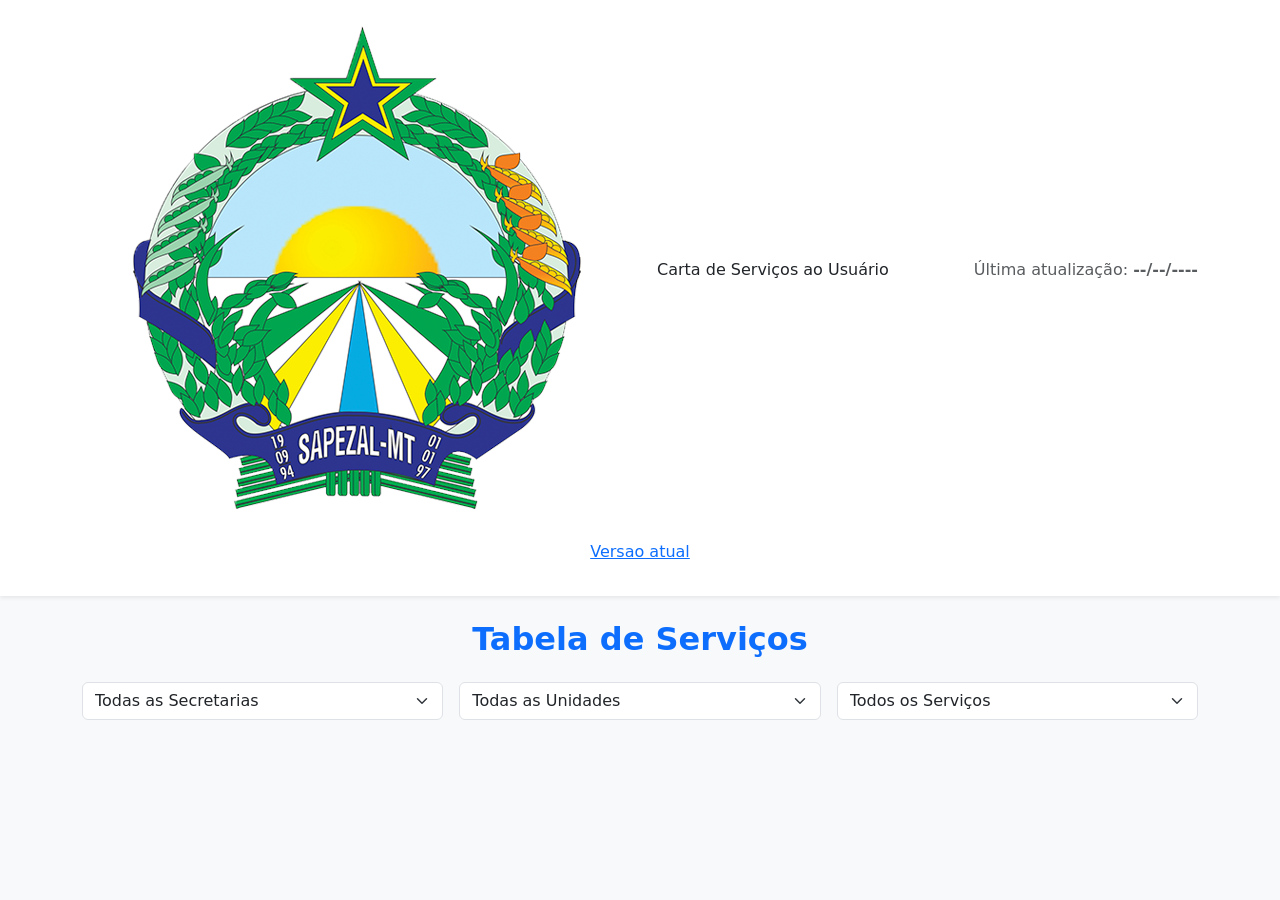
==== index-bootstrap.html @ 47aaaa28 "Subir versao com Bootstrap" ====
<!DOCTYPE html>
<html lang="pt-BR">

<head>
    <meta charset="UTF-8">

    <!-- RESPONSIVIDADE -->
    <meta name="viewport" content="width=device-width, initial-scale=1">

    <title>Carta de Serviços ao Usuário v2</title>

    <!-- BOOTSTRAP CSS (CDN) -->
    <link href="https://cdn.jsdelivr.net/npm/bootstrap@5.3.8/dist/css/bootstrap.min.css" rel="stylesheet"
        integrity="sha384-sRIl4kxILFvY47J16cr9ZwB07vP4J8+LH7qKQnuqkuIAvNWLzeN8tE5YBujZqJLB" crossorigin="anonymous">
</head>

<body class="bg-light">

    <!-- =========================
       HEADER
  ========================== -->
    <header class="bg-white shadow-sm py-3 mb-4">
        <div class="container d-flex flex-column flex-md-row align-items-center justify-content-between">

            <div class="d-flex align-items-center gap-3">
                <img src="17_brasao.png" alt="Logofw-bold">
                Carta de Serviços ao Usuário
                </h1>
            </div>

            <div class="text-muted mt-2 mt-md-0">
                Última atualização:
                <strong id="dataAtualizacao">--/--/----</strong>
            </div>
        </div>
        
<div class="container text-center my-3">
<a href="index.html" class="versão atual">Versao atual</a>
</div>


    </header>

    <!-- =========================
       TÍTULO
  ========================== -->
    <div class="container mb-4">
        <h2 class="text-center text-primary fw-semibold">
            Tabela de Serviços
        </h2>
    </div>

    <!-- =========================
       FILTROS
  ========================== -->
    <div class="container mb-4">
        <div class="row g-3">

            <div class="col-12 col-md-4">
                <select id="filtroSecretaria" class="form-select">
                    <option value="">Todas as Secretarias</option>
                </select>
            </div>

            <div class="col-12 col-md-4">
                <select id="filtroUnidade" class="form-select">
                    <option value="">Todas as Unidades</option>
                </select>
            </div>

            <div class="col-12 col-md-4">
                <select id="filtroServico" class="form-select">
                    <option value="">Todos os Serviços</option>
                </select>
            </div>

        </div>
    </div>

    <!-- =========================
       ACCORDION (BOOTSTRAP)
  ========================== -->
    <div class="container mb-5">
        <div class="accordion" id="listaServicos">
            <!-- JS VAI INJETAR OS SERVIÇOS AQUI -->
        </div>
    </div>

    <!-- BOOTSTRAP JS (necessário para accordion) -->
    <!-- JavaScript Bundle with Popper -->
    <script src="https://cdn.jsdelivr.net/npm/bootstrap@5.2.1/dist/js/bootstrap.bundle.min.js"
        integrity="sha384-u1OknCvxWvY5kfmNBILK2hRnQC3Pr17a+RTT6rIHI7NnikvbZlHgTPOOmMi466C8"
        crossorigin="anonymous"></script>

    <!-- SEU JS -->
    <script src="app-bootstrap.js"></script>

</body>

</html>
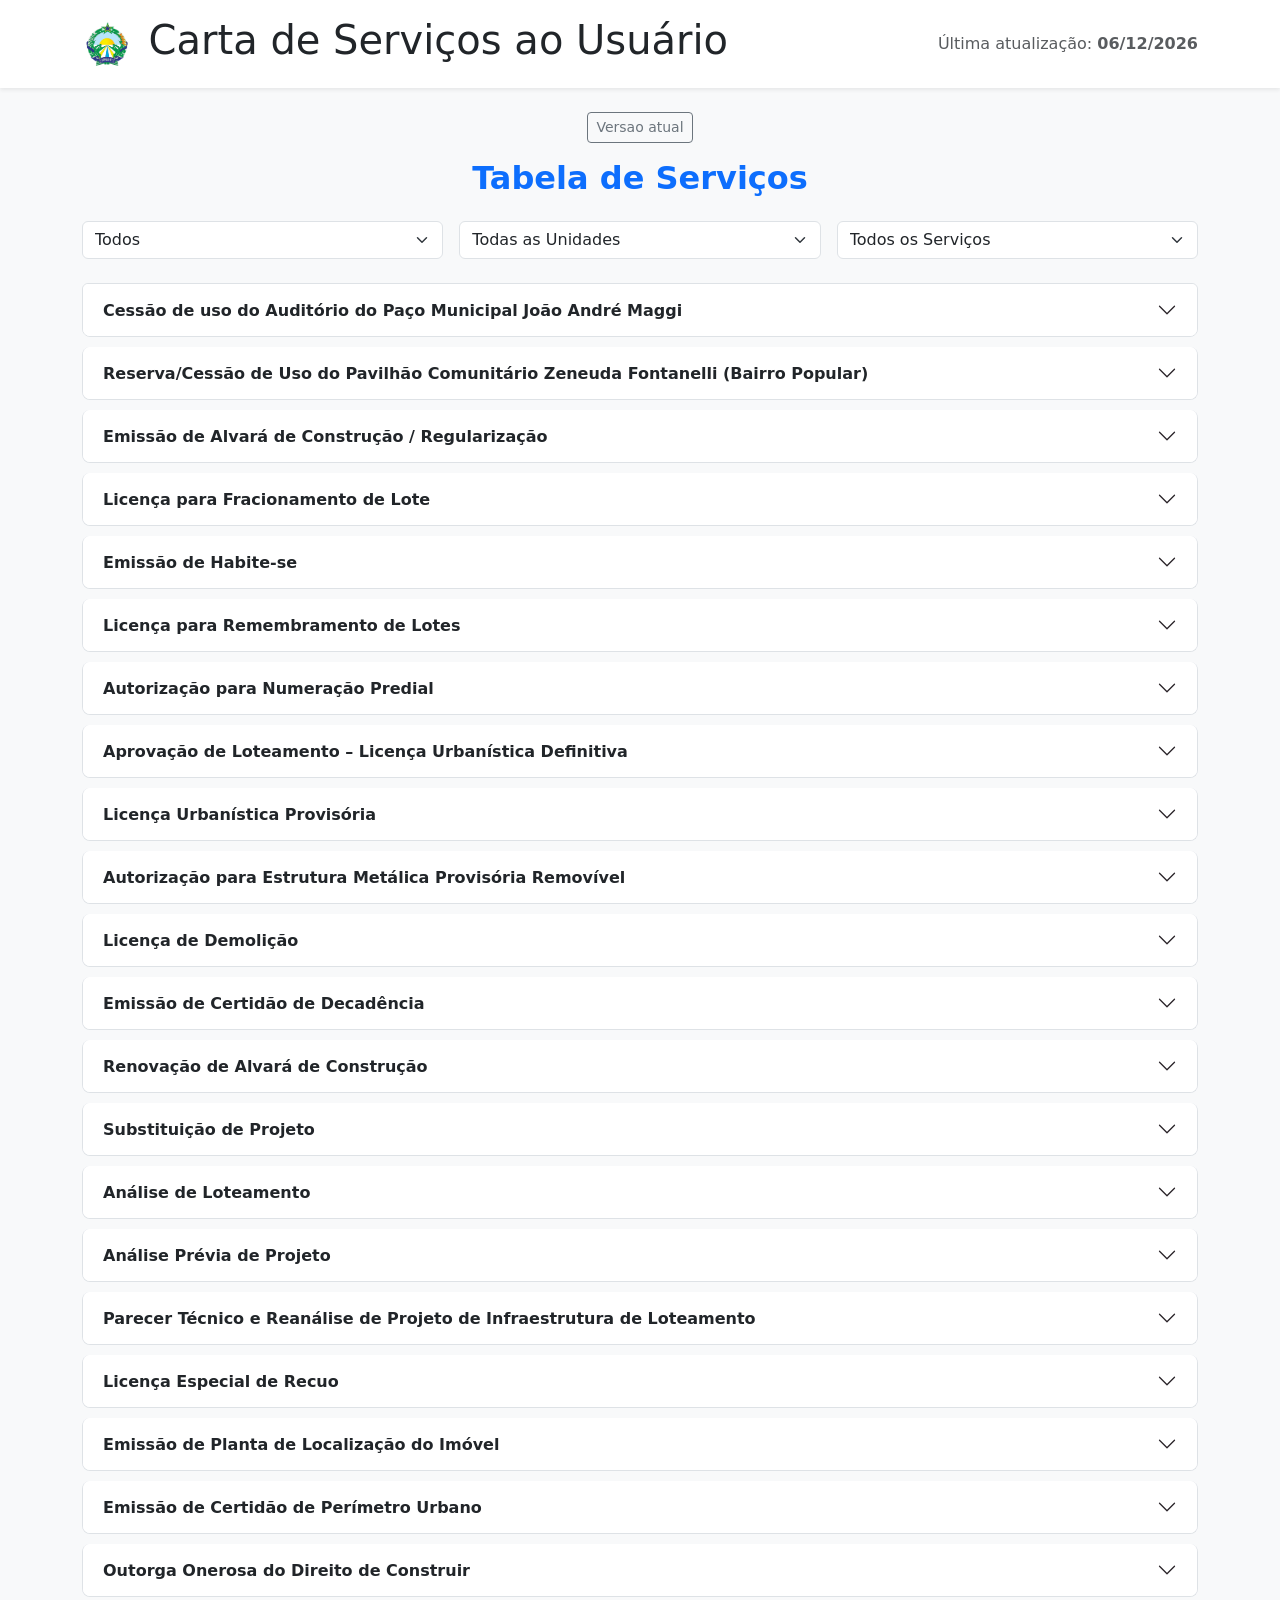
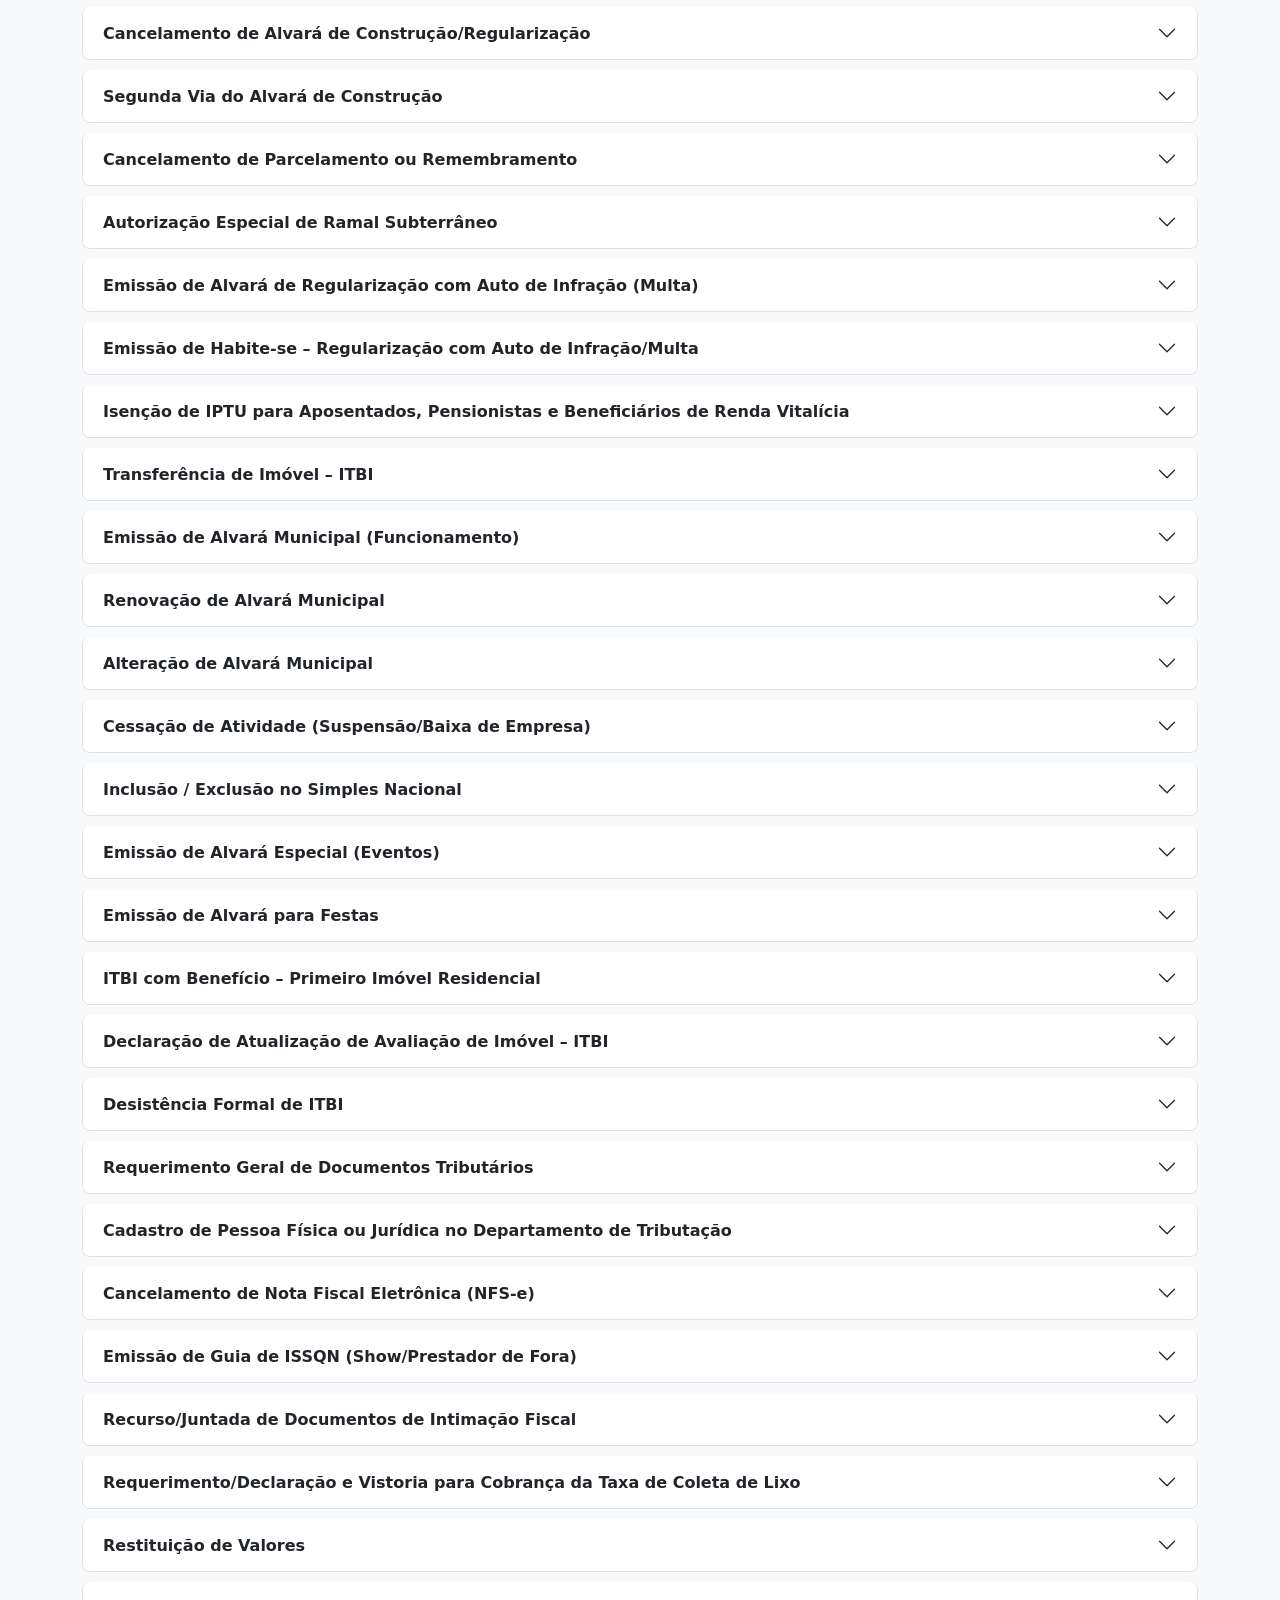
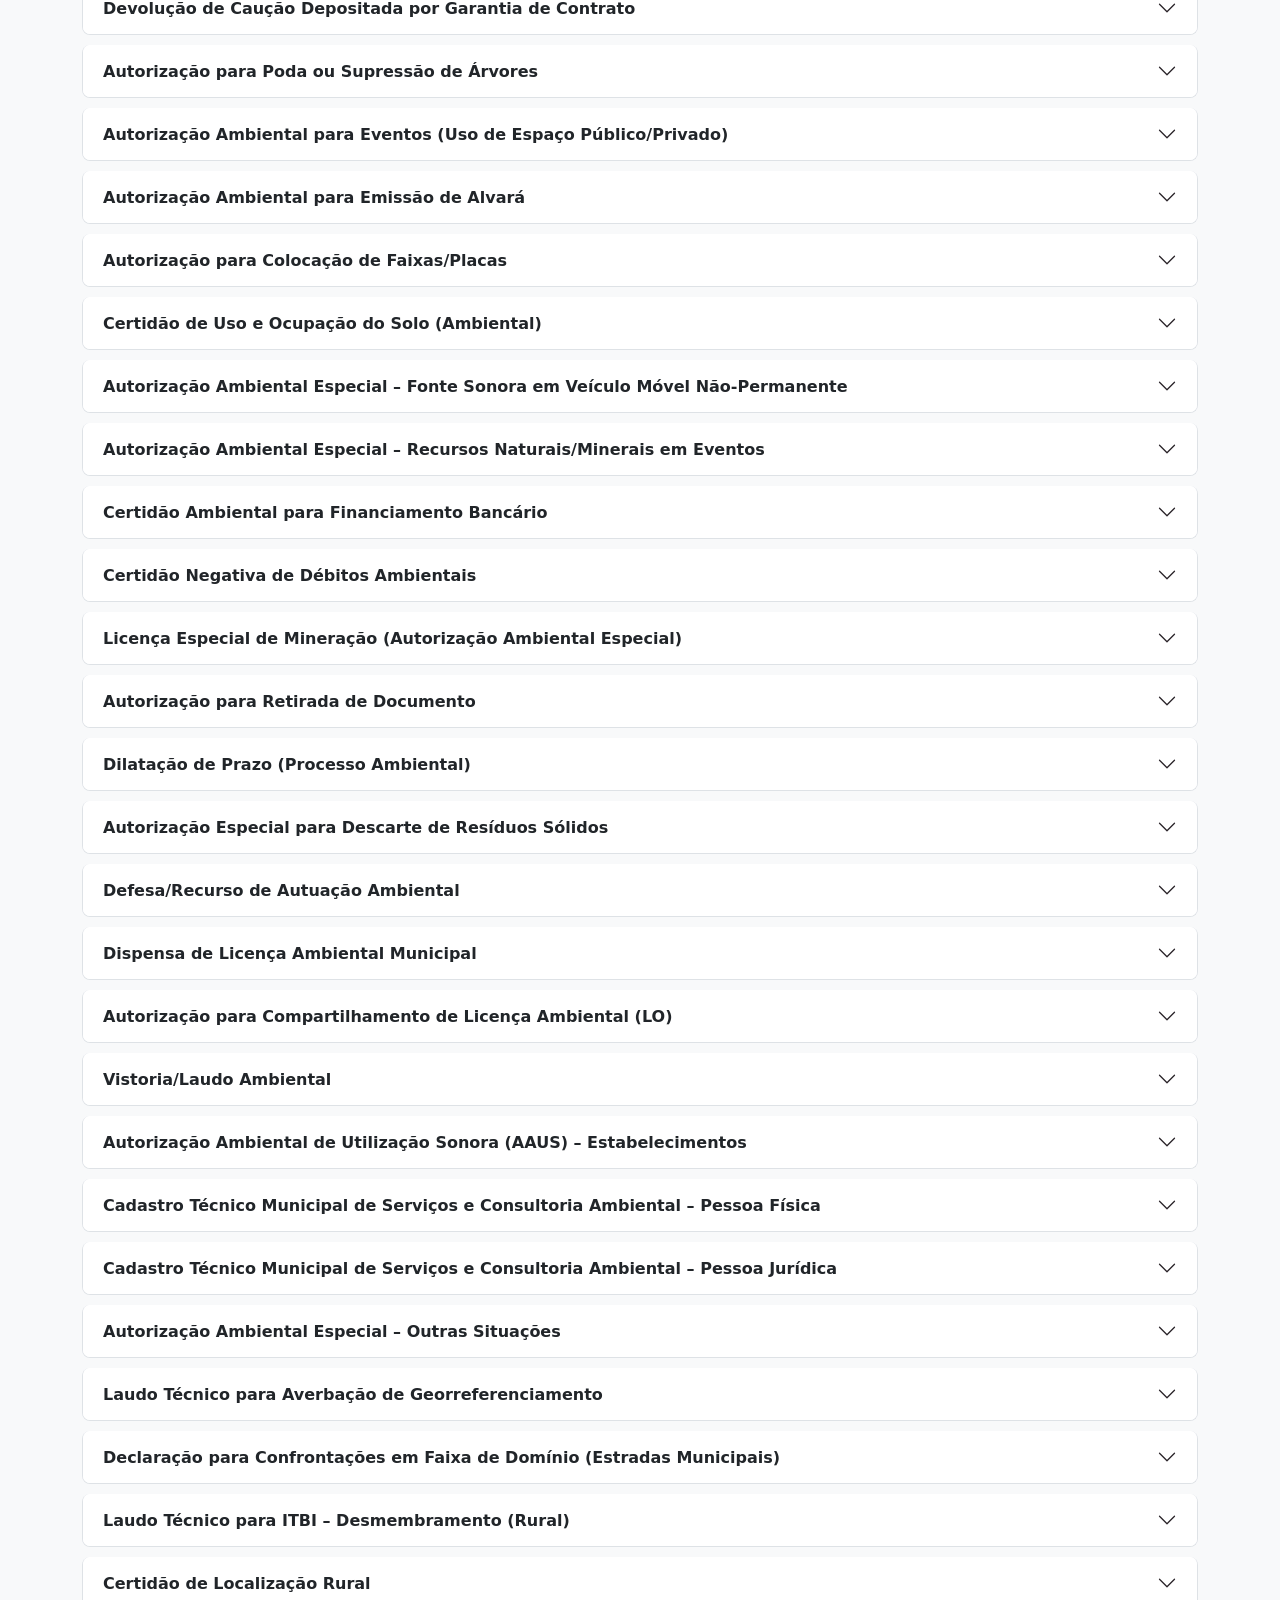
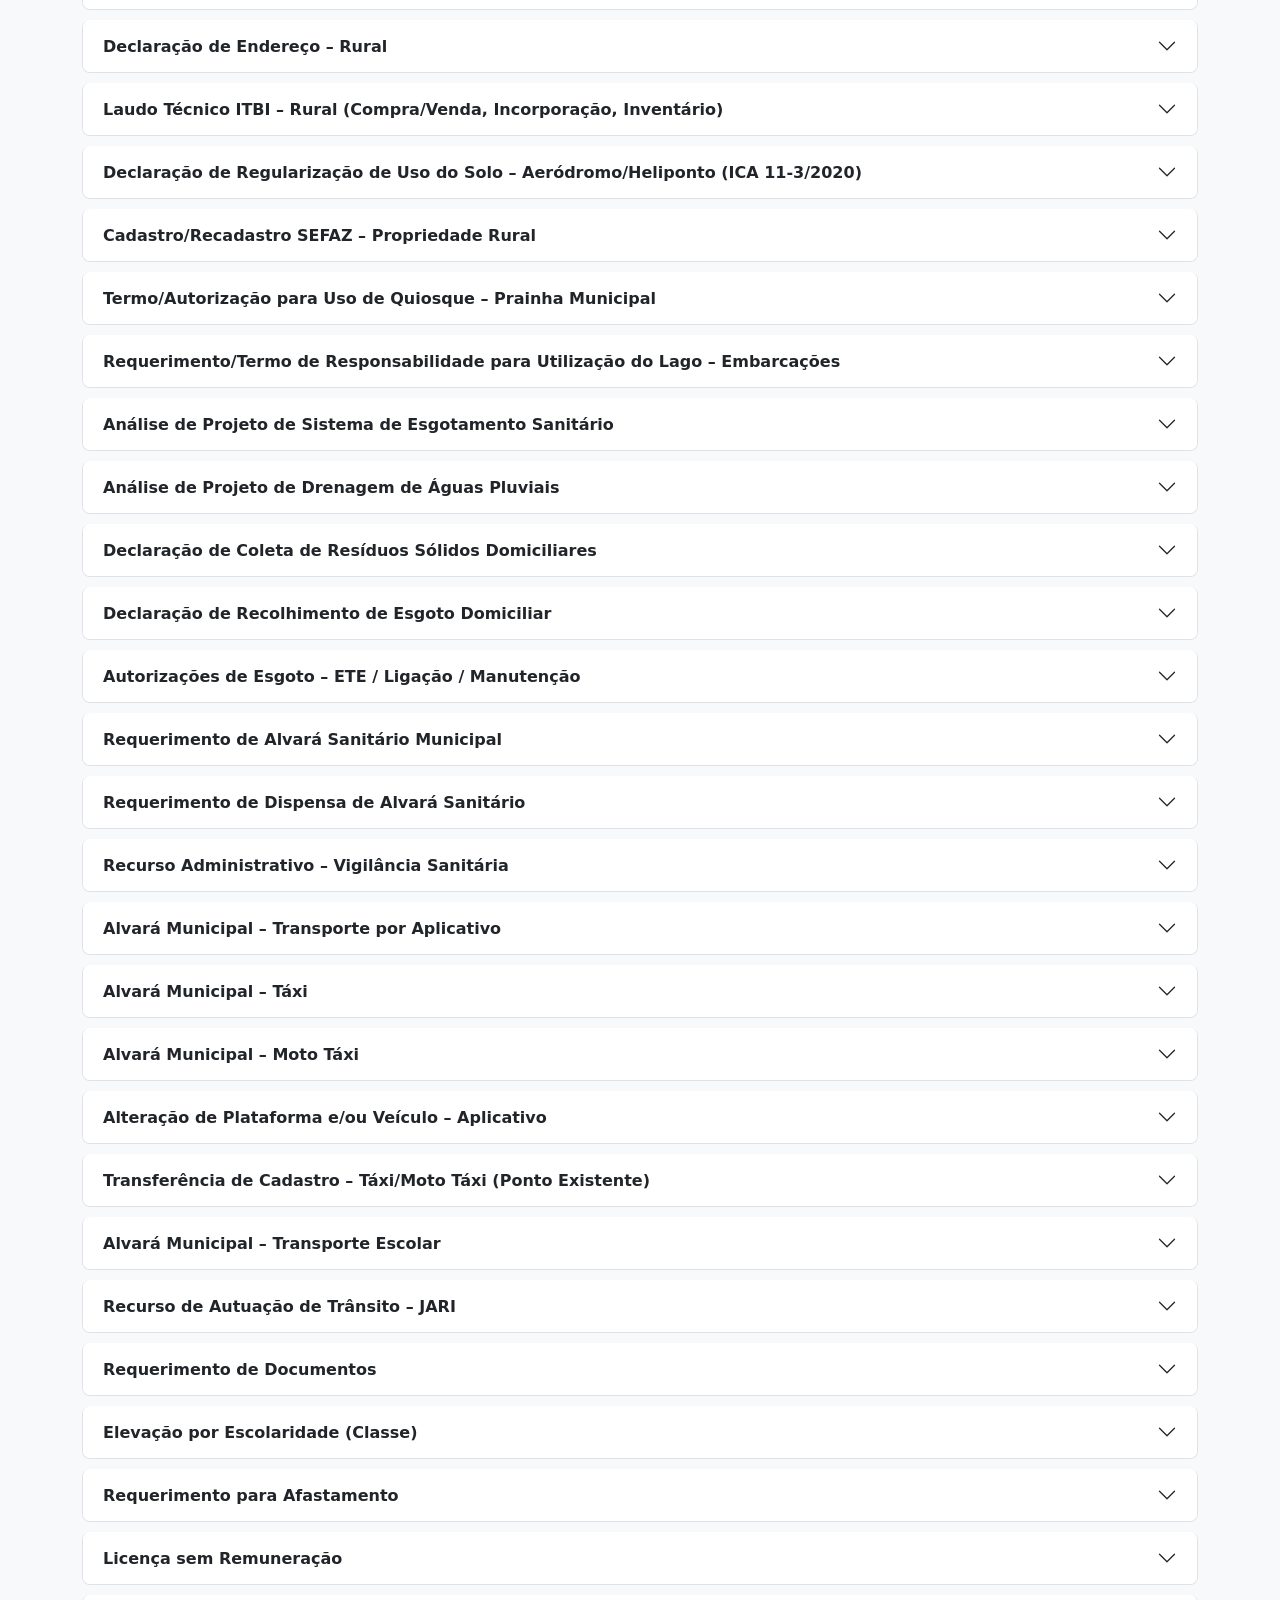
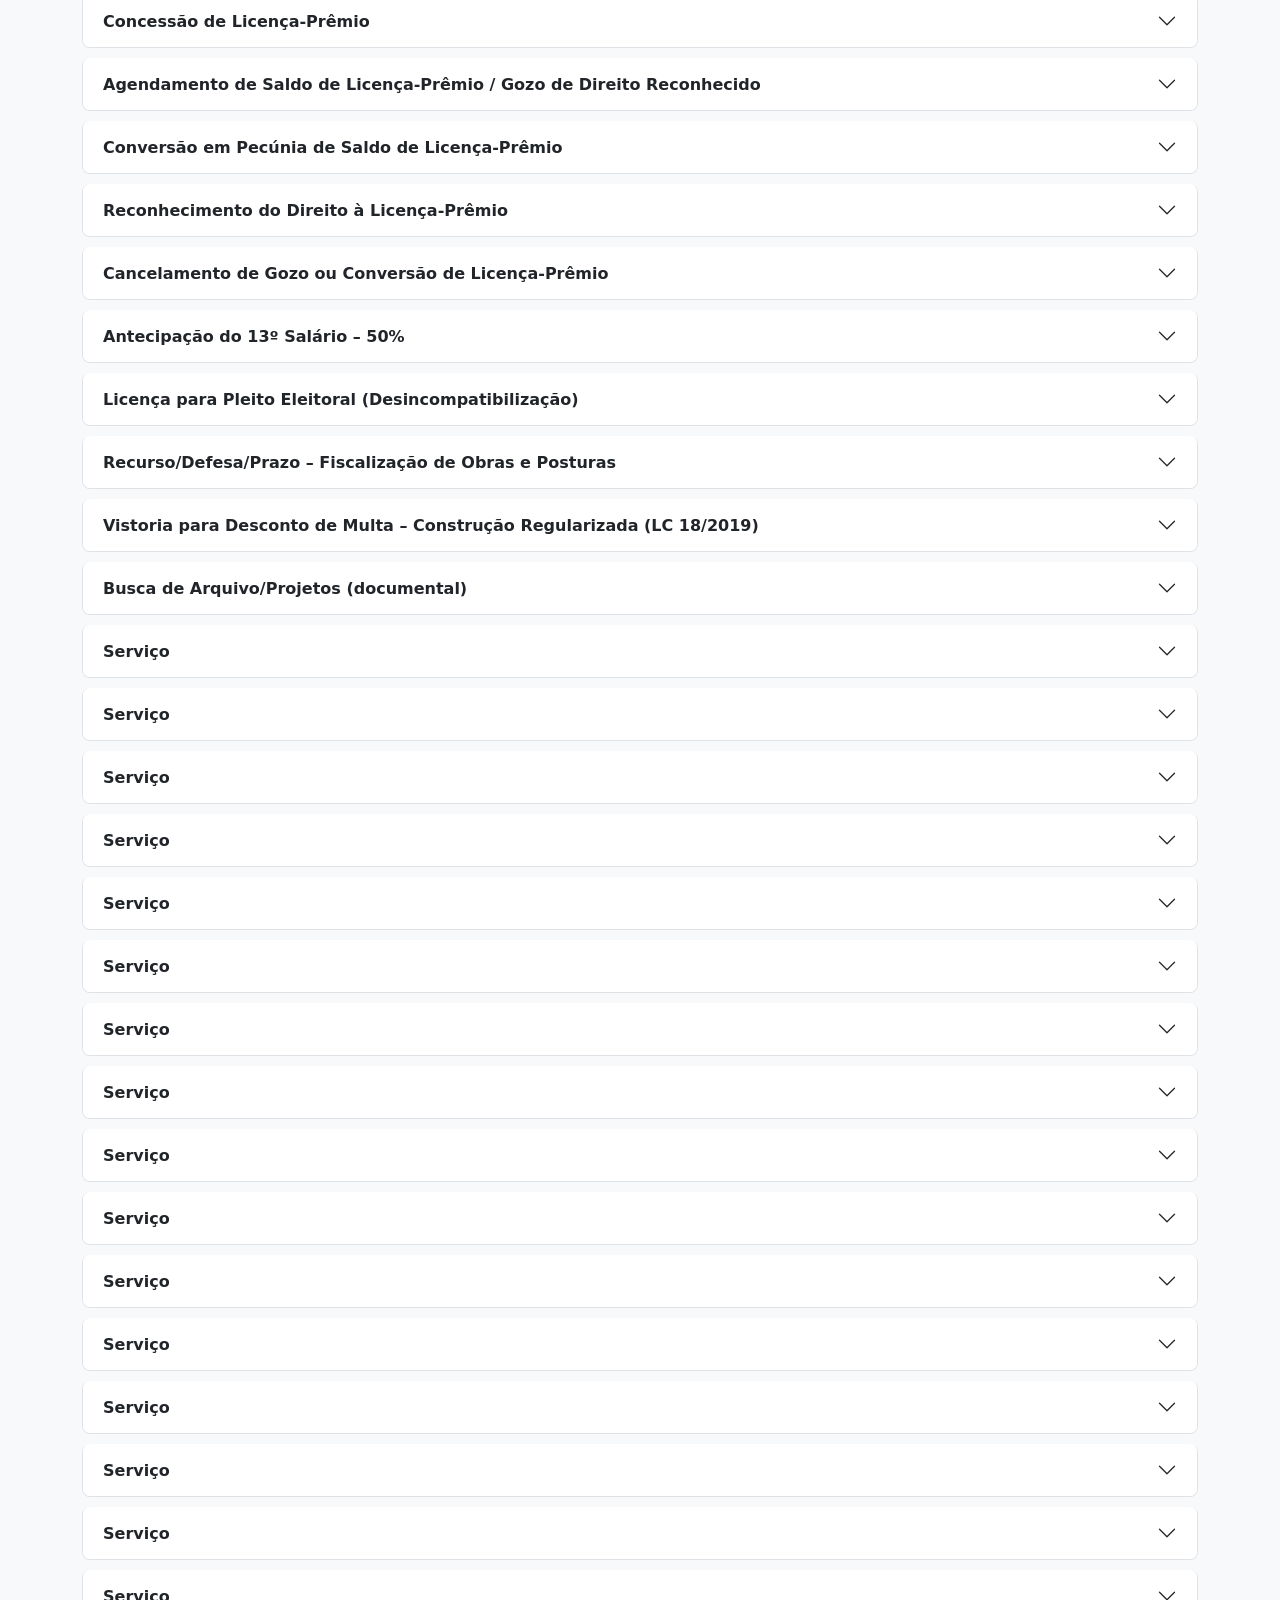
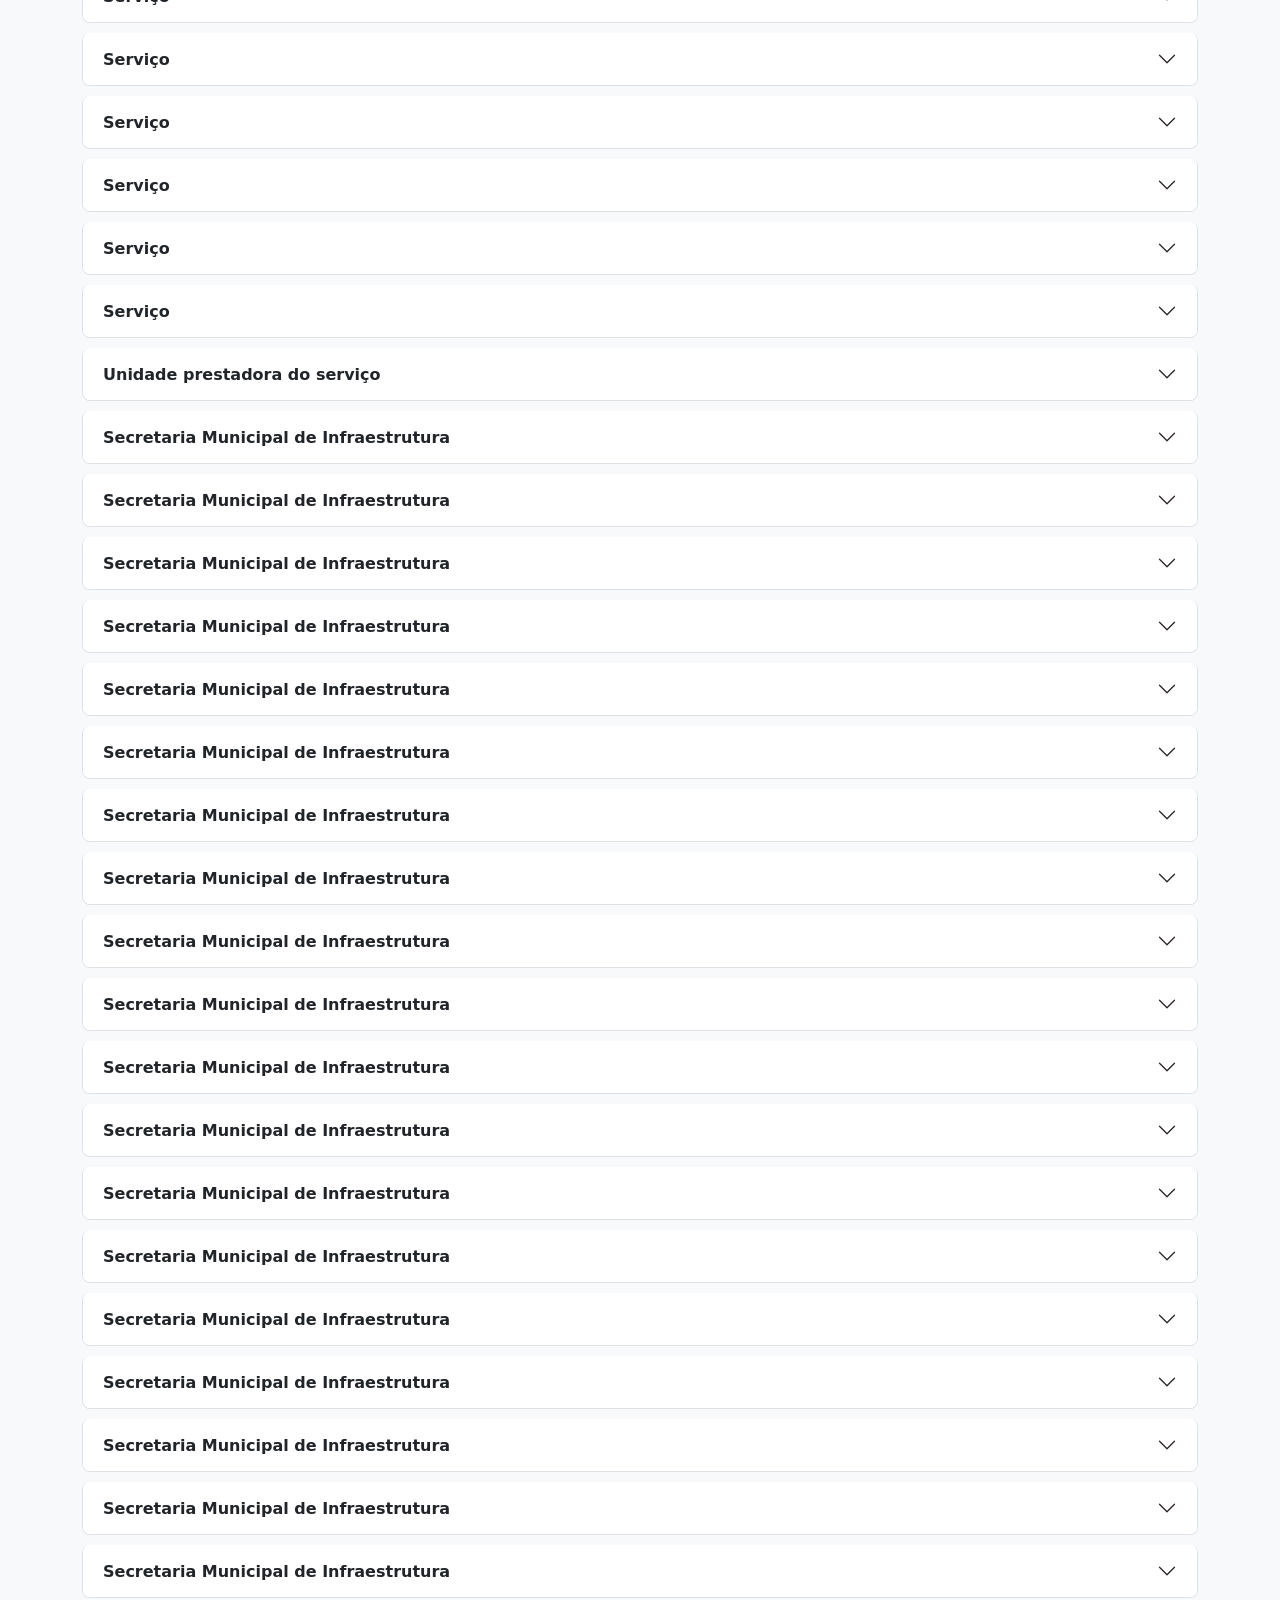
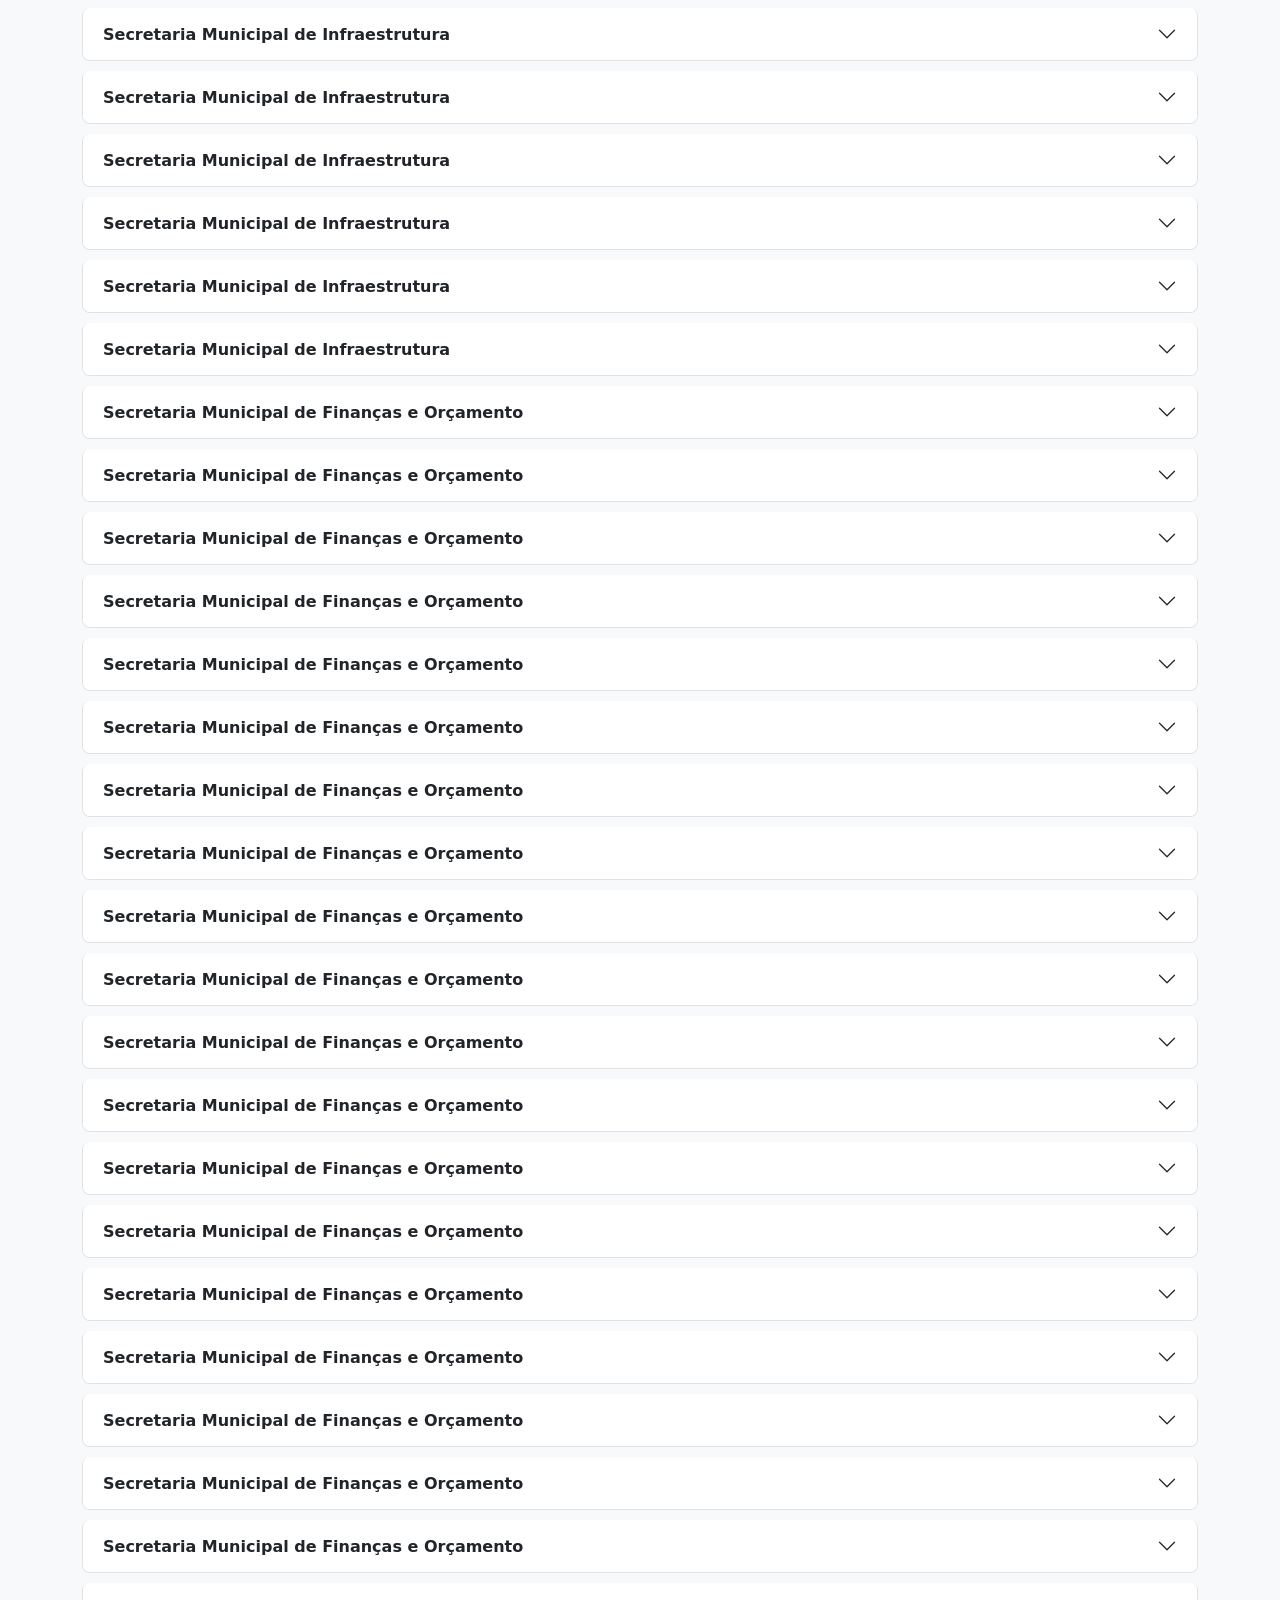
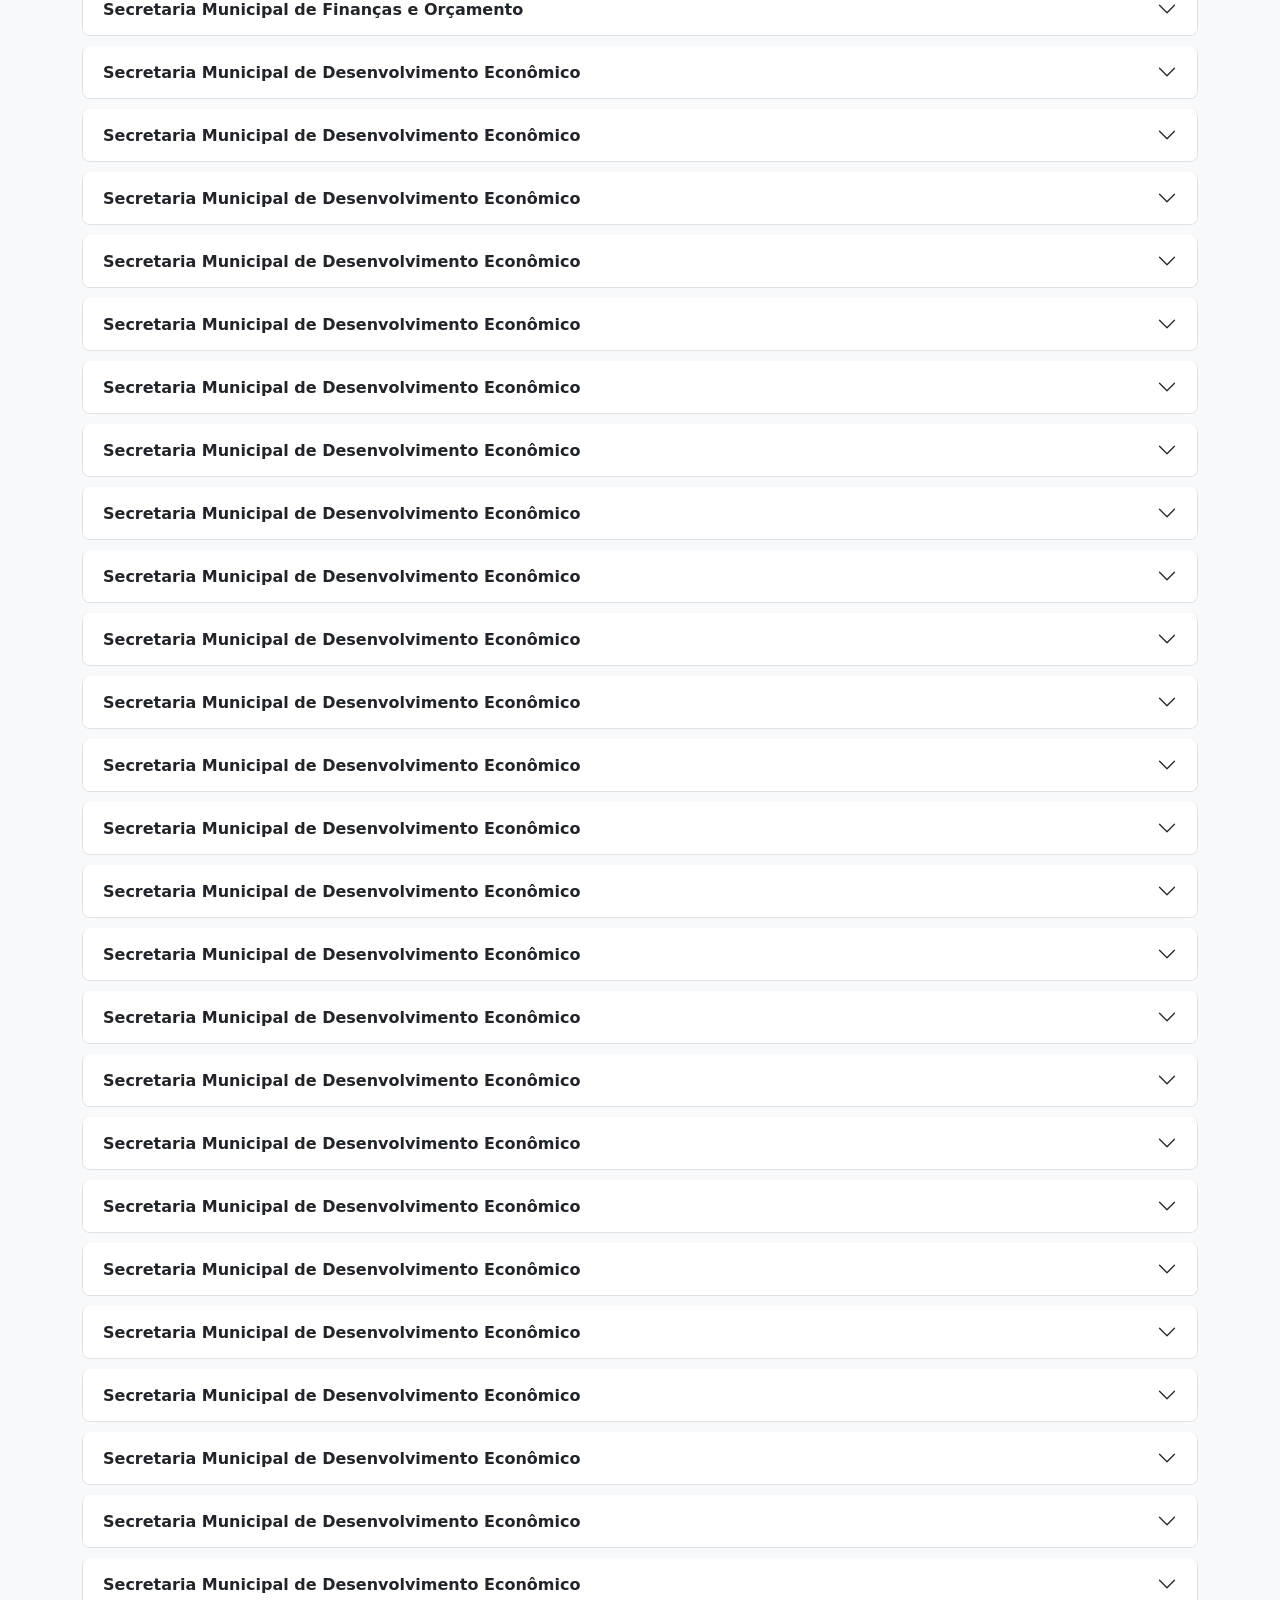
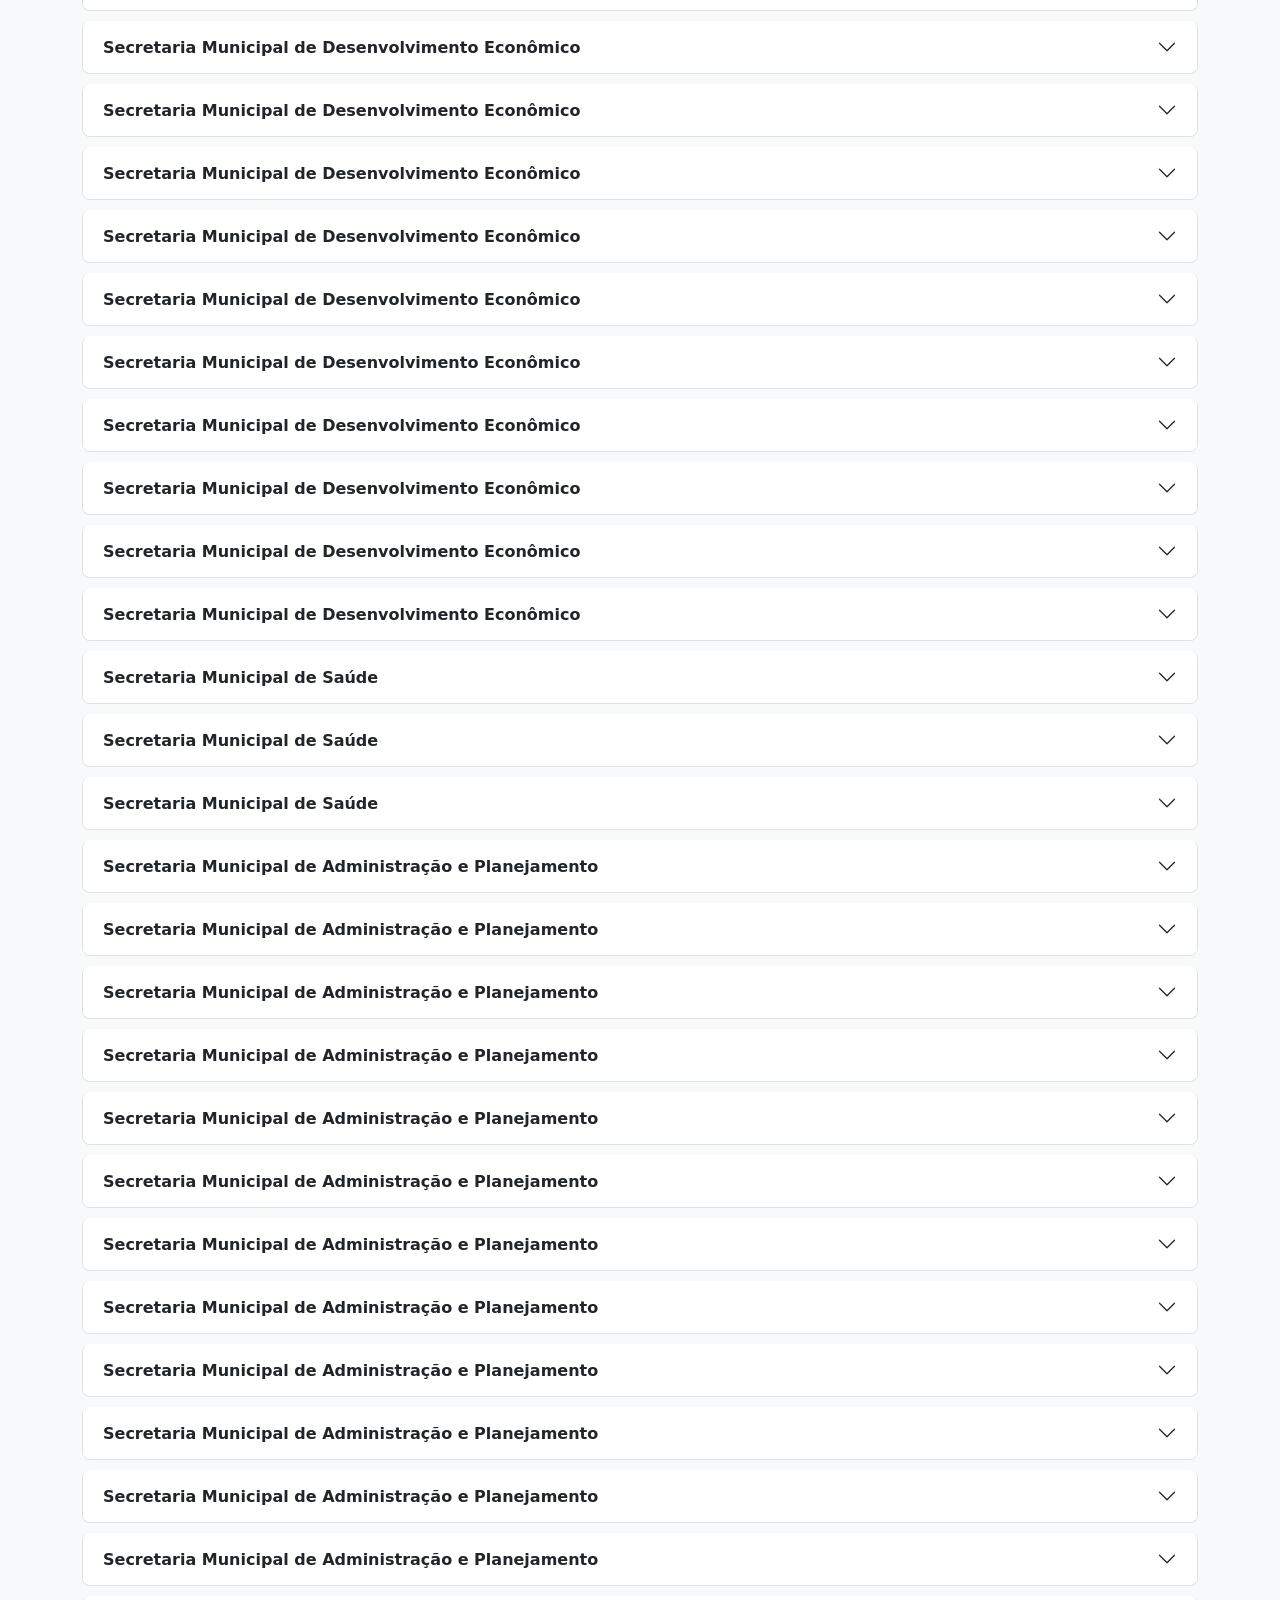
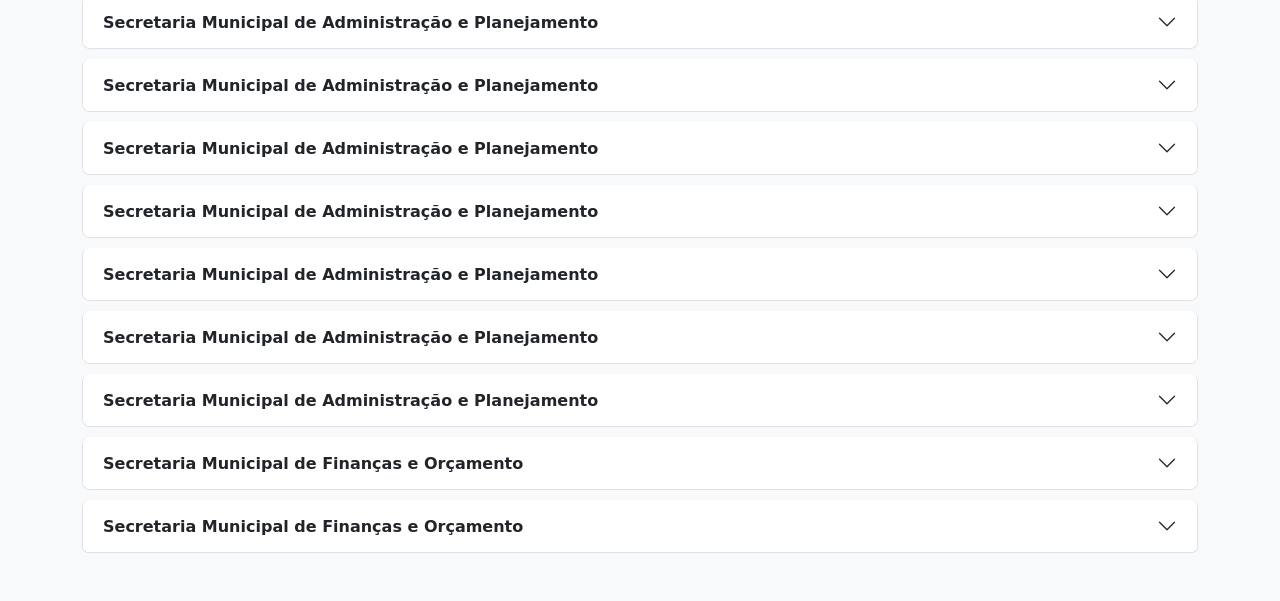
==== commit e5b47298: "alterarlayout" ====
--- a/index-bootstrap.html
+++ b/index-bootstrap.html
@@ -8,7 +8,7 @@
     <meta name="viewport" content="width=device-width, initial-scale=1">
 
     <title>Carta de Serviços ao Usuário v2</title>
-
+    <link rel="stylesheet" href="style_bootstrap.css">
     <!-- BOOTSTRAP CSS (CDN) -->
     <link href="https://cdn.jsdelivr.net/npm/bootstrap@5.3.8/dist/css/bootstrap.min.css" rel="stylesheet"
         integrity="sha384-sRIl4kxILFvY47J16cr9ZwB07vP4J8+LH7qKQnuqkuIAvNWLzeN8tE5YBujZqJLB" crossorigin="anonymous">
@@ -17,14 +17,14 @@
 <body class="bg-light">
 
     <!-- =========================
-       HEADER
-  ========================== -->
+       HEADER ========================== -->
+
     <header class="bg-white shadow-sm py-3 mb-4">
         <div class="container d-flex flex-column flex-md-row align-items-center justify-content-between">
 
             <div class="d-flex align-items-center gap-3">
-                <img src="17_brasao.png" alt="Logofw-bold">
-                Carta de Serviços ao Usuário
+                <img src="17_brasao.png" alt="Logofw-bold" class="logo-prefeitura-bootstrap">
+                <h1 lass="h4 mb-0 text-primary fw-bold"> Carta de Serviços ao Usuário
                 </h1>
             </div>
 
@@ -33,13 +33,11 @@
                 <strong id="dataAtualizacao">--/--/----</strong>
             </div>
         </div>
-        
-<div class="container text-center my-3">
-<a href="index.html" class="versão atual">Versao atual</a>
-</div>
+    </header>
 
-
-    </header>
+  <div class="container text-center my-3">
+            <a href="index.html" class="btn btn-sm btn-outline-secondary">Versao atual</a>
+        </div>
 
     <!-- =========================
        TÍTULO
@@ -82,7 +80,6 @@
   ========================== -->
     <div class="container mb-5">
         <div class="accordion" id="listaServicos">
-            <!-- JS VAI INJETAR OS SERVIÇOS AQUI -->
         </div>
     </div>
 
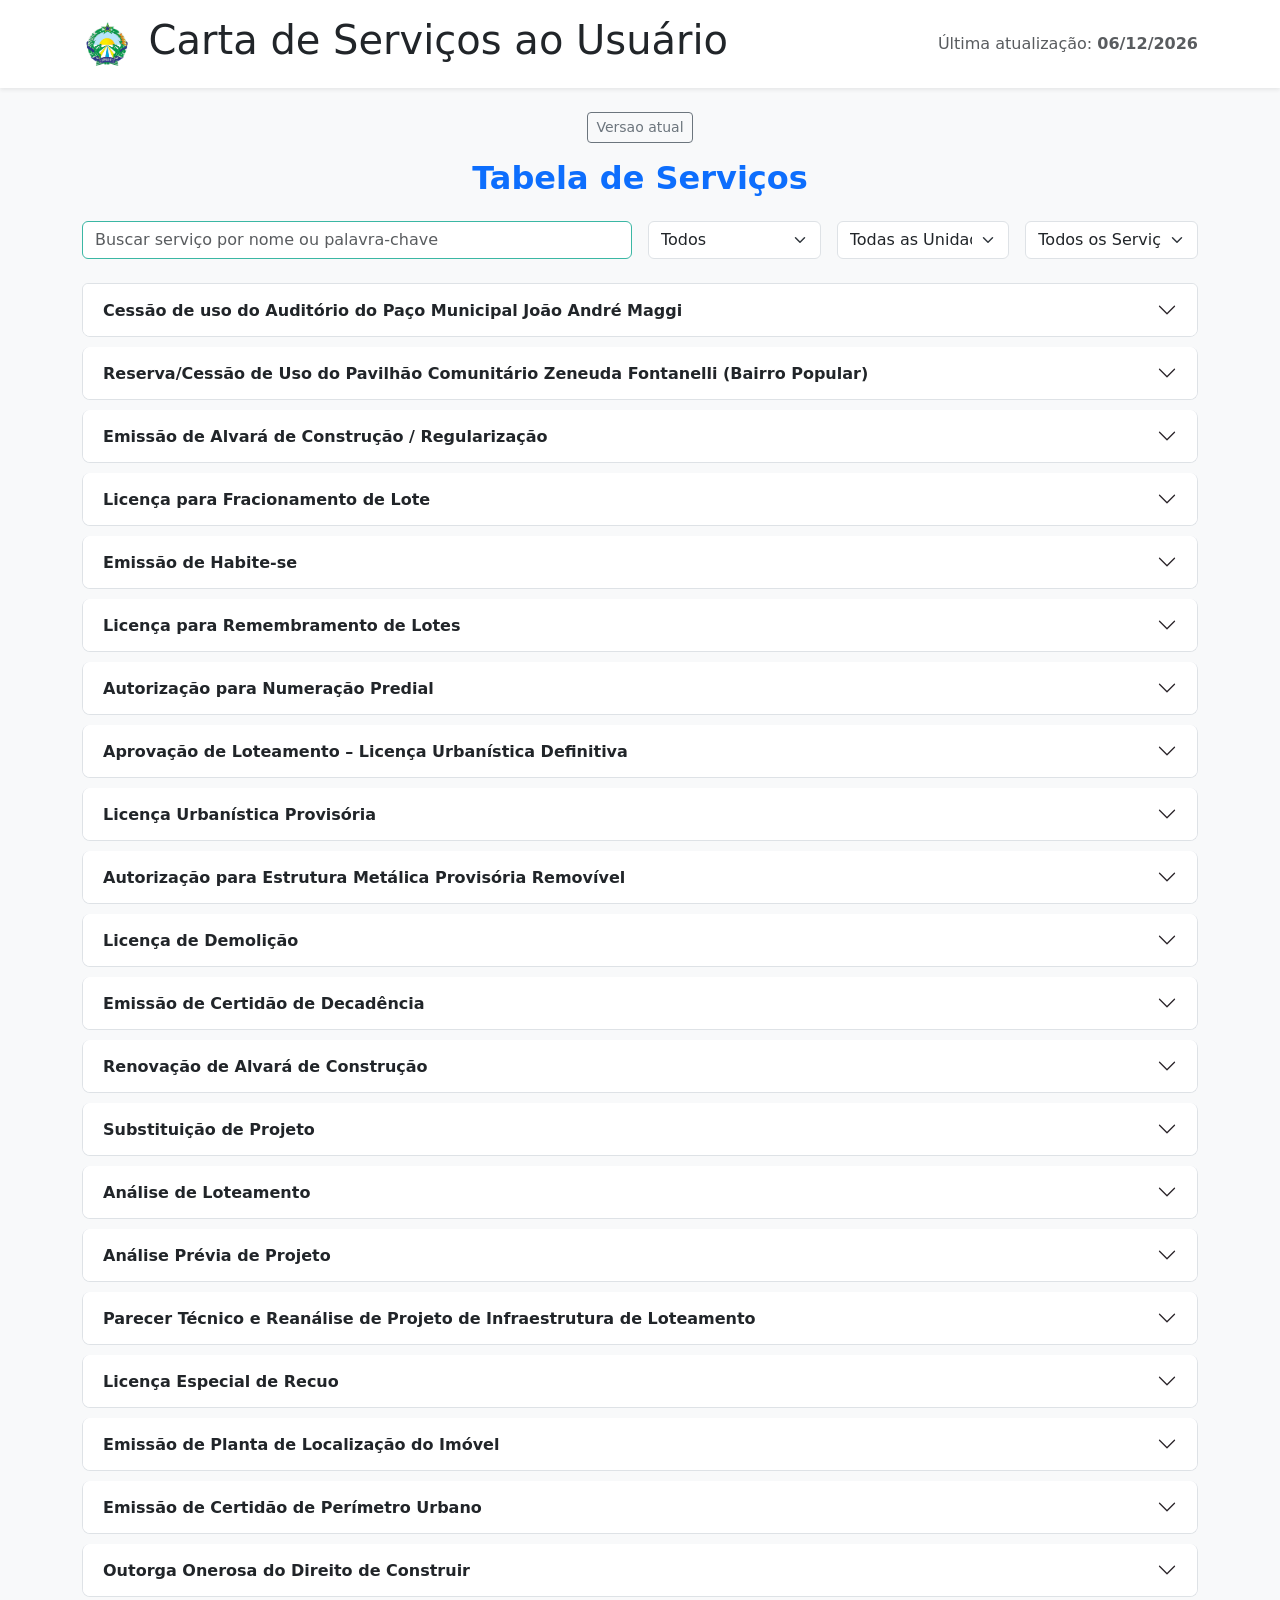
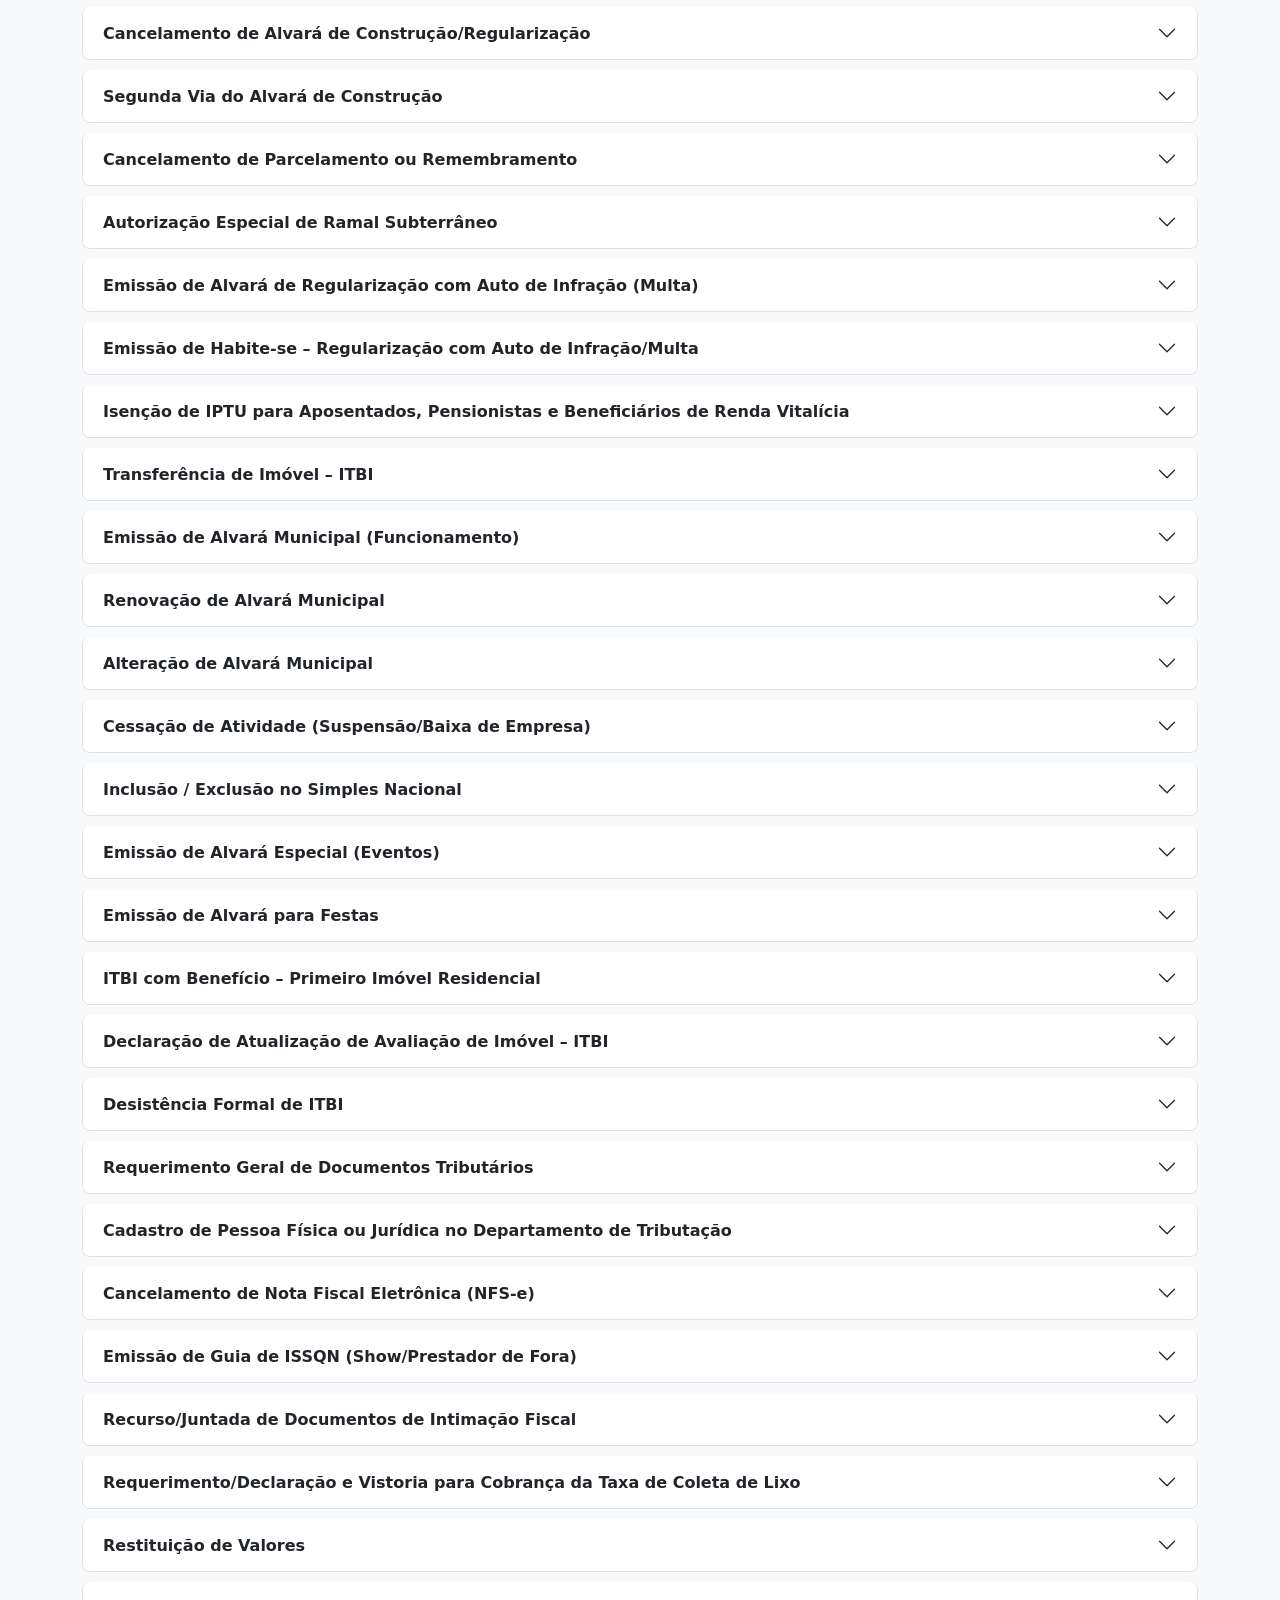
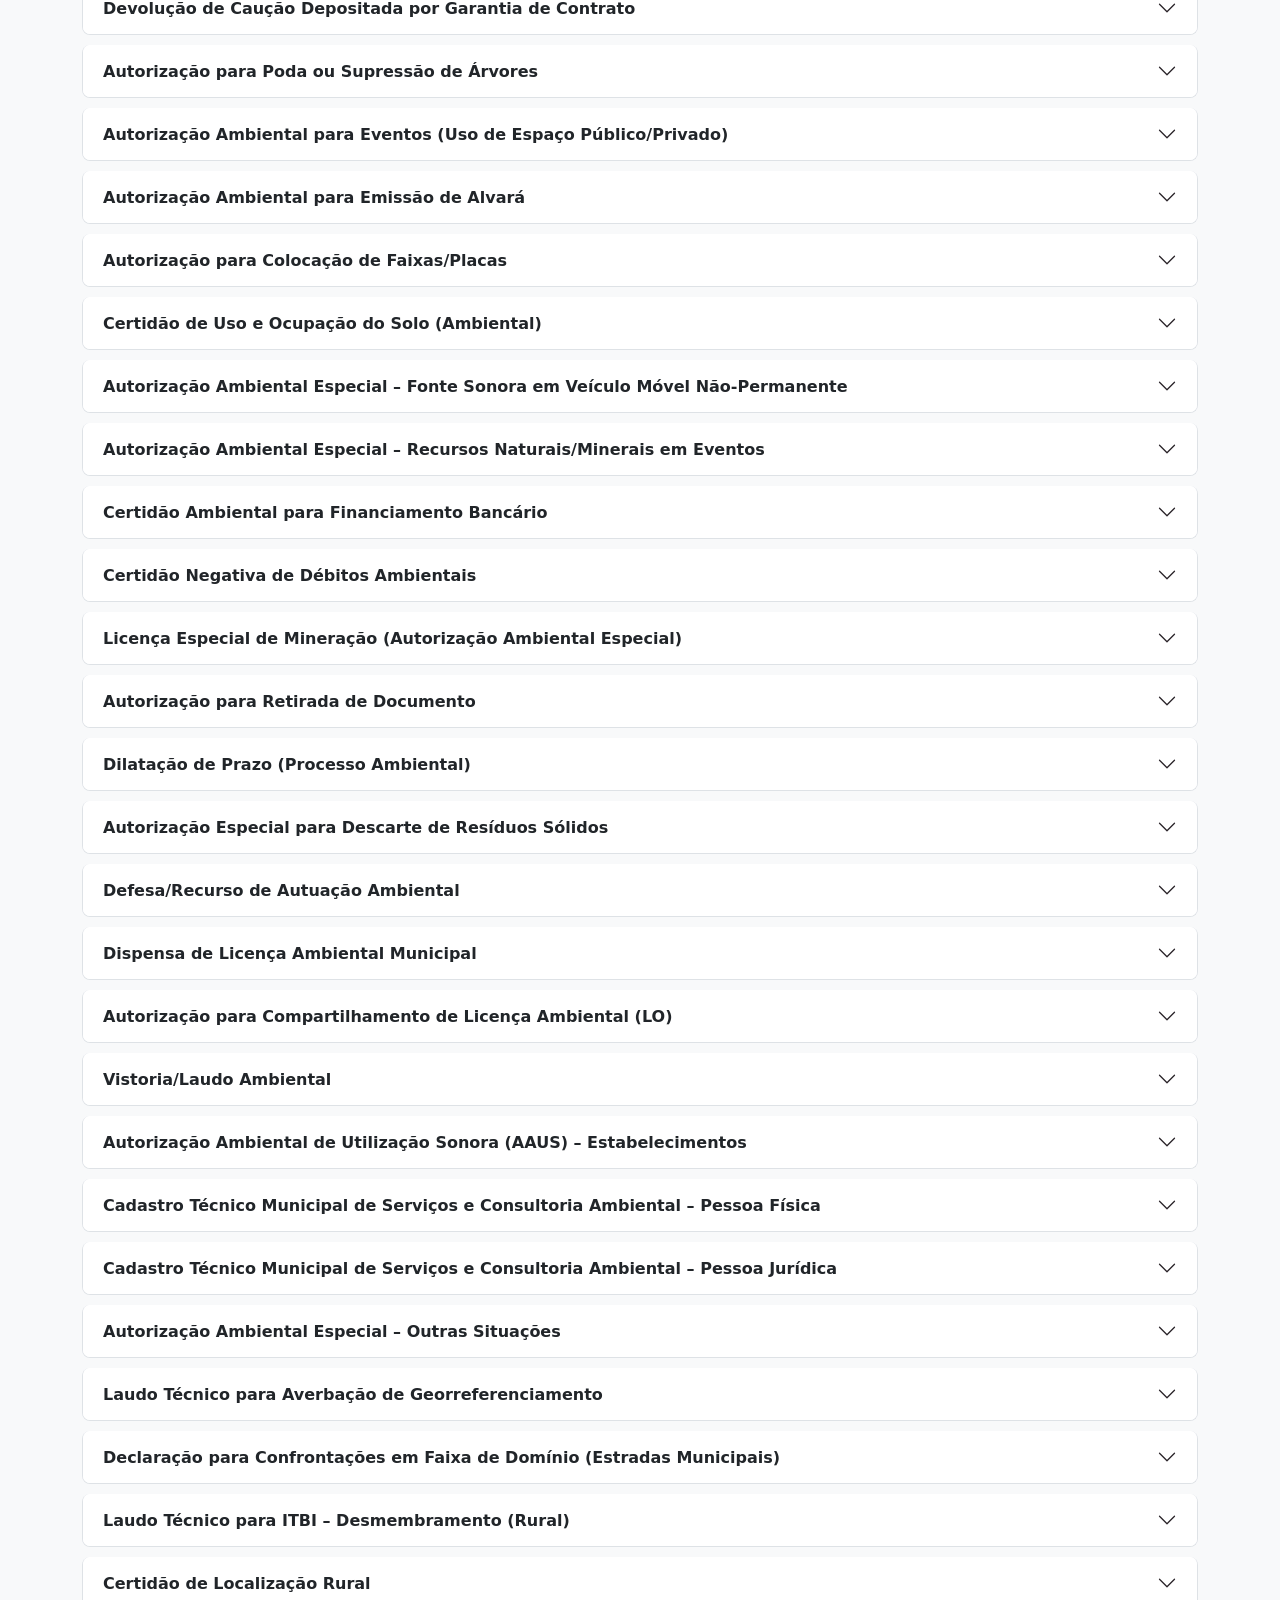
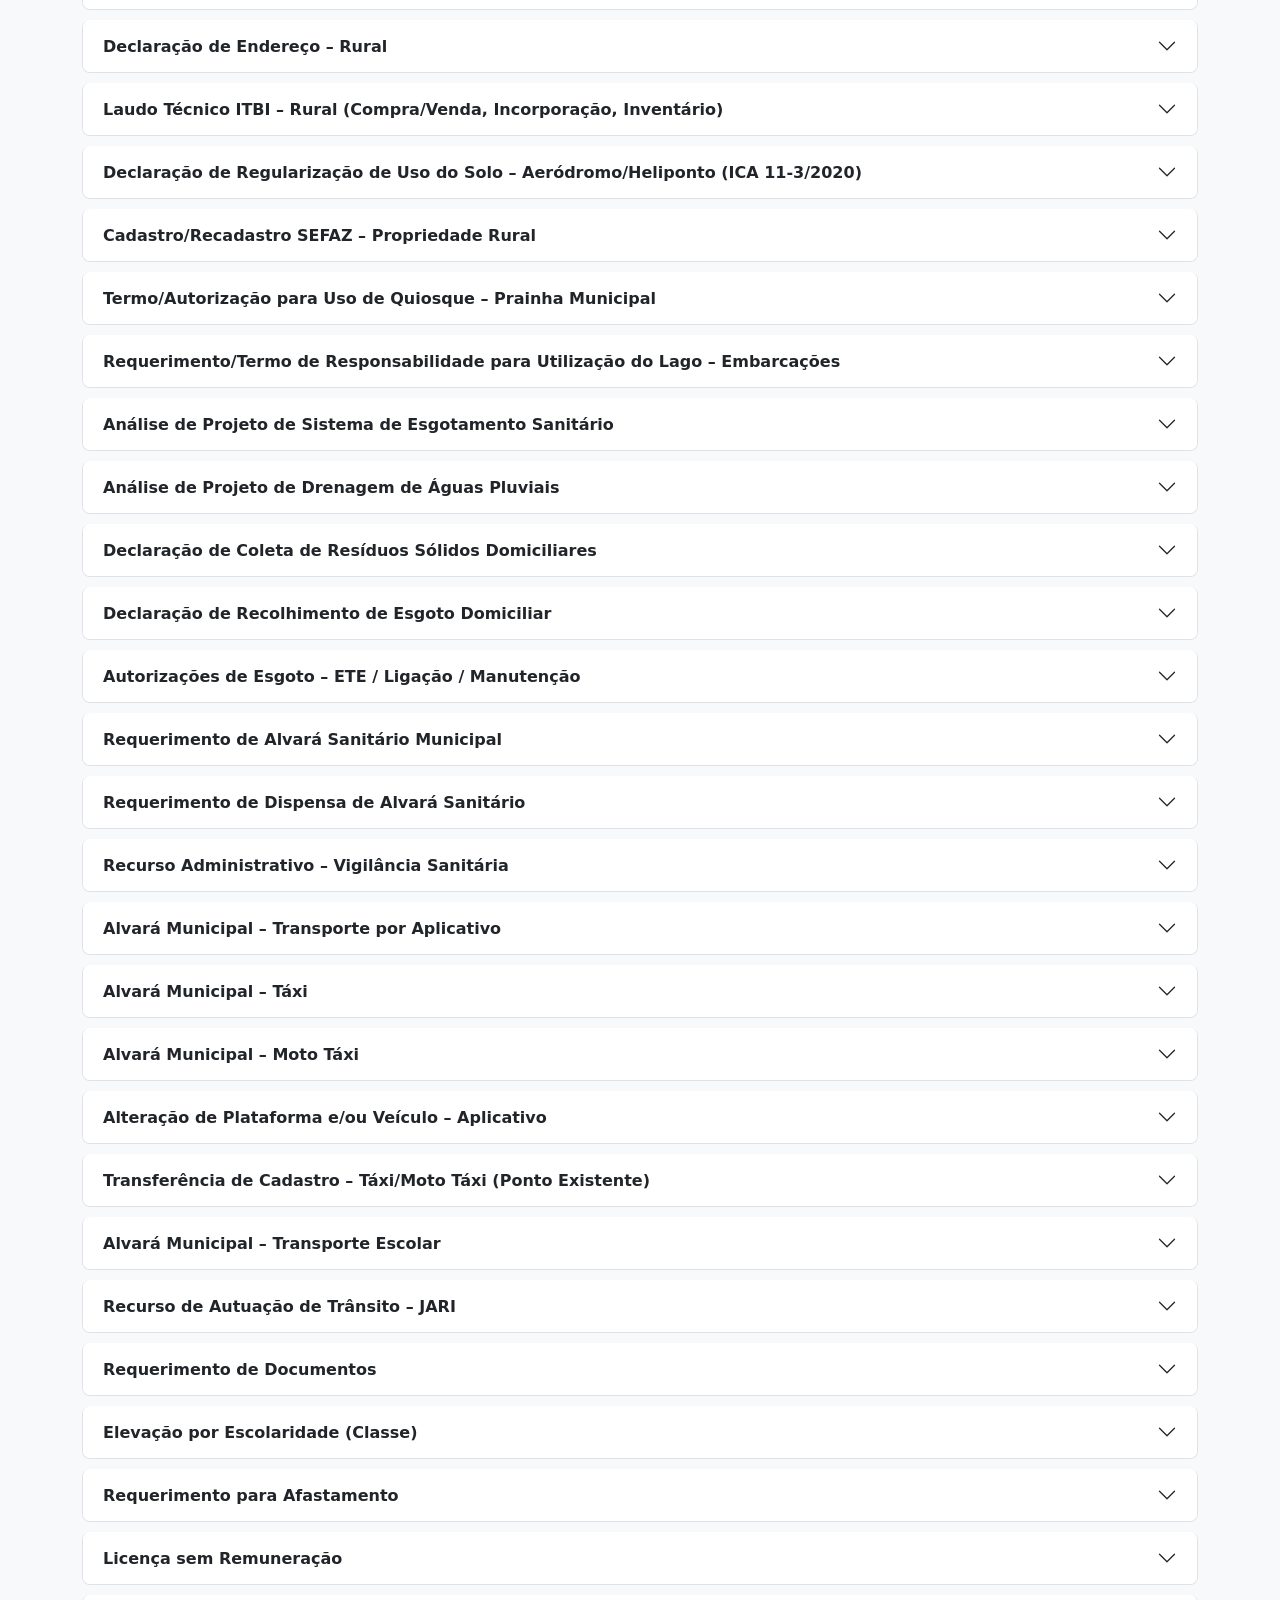
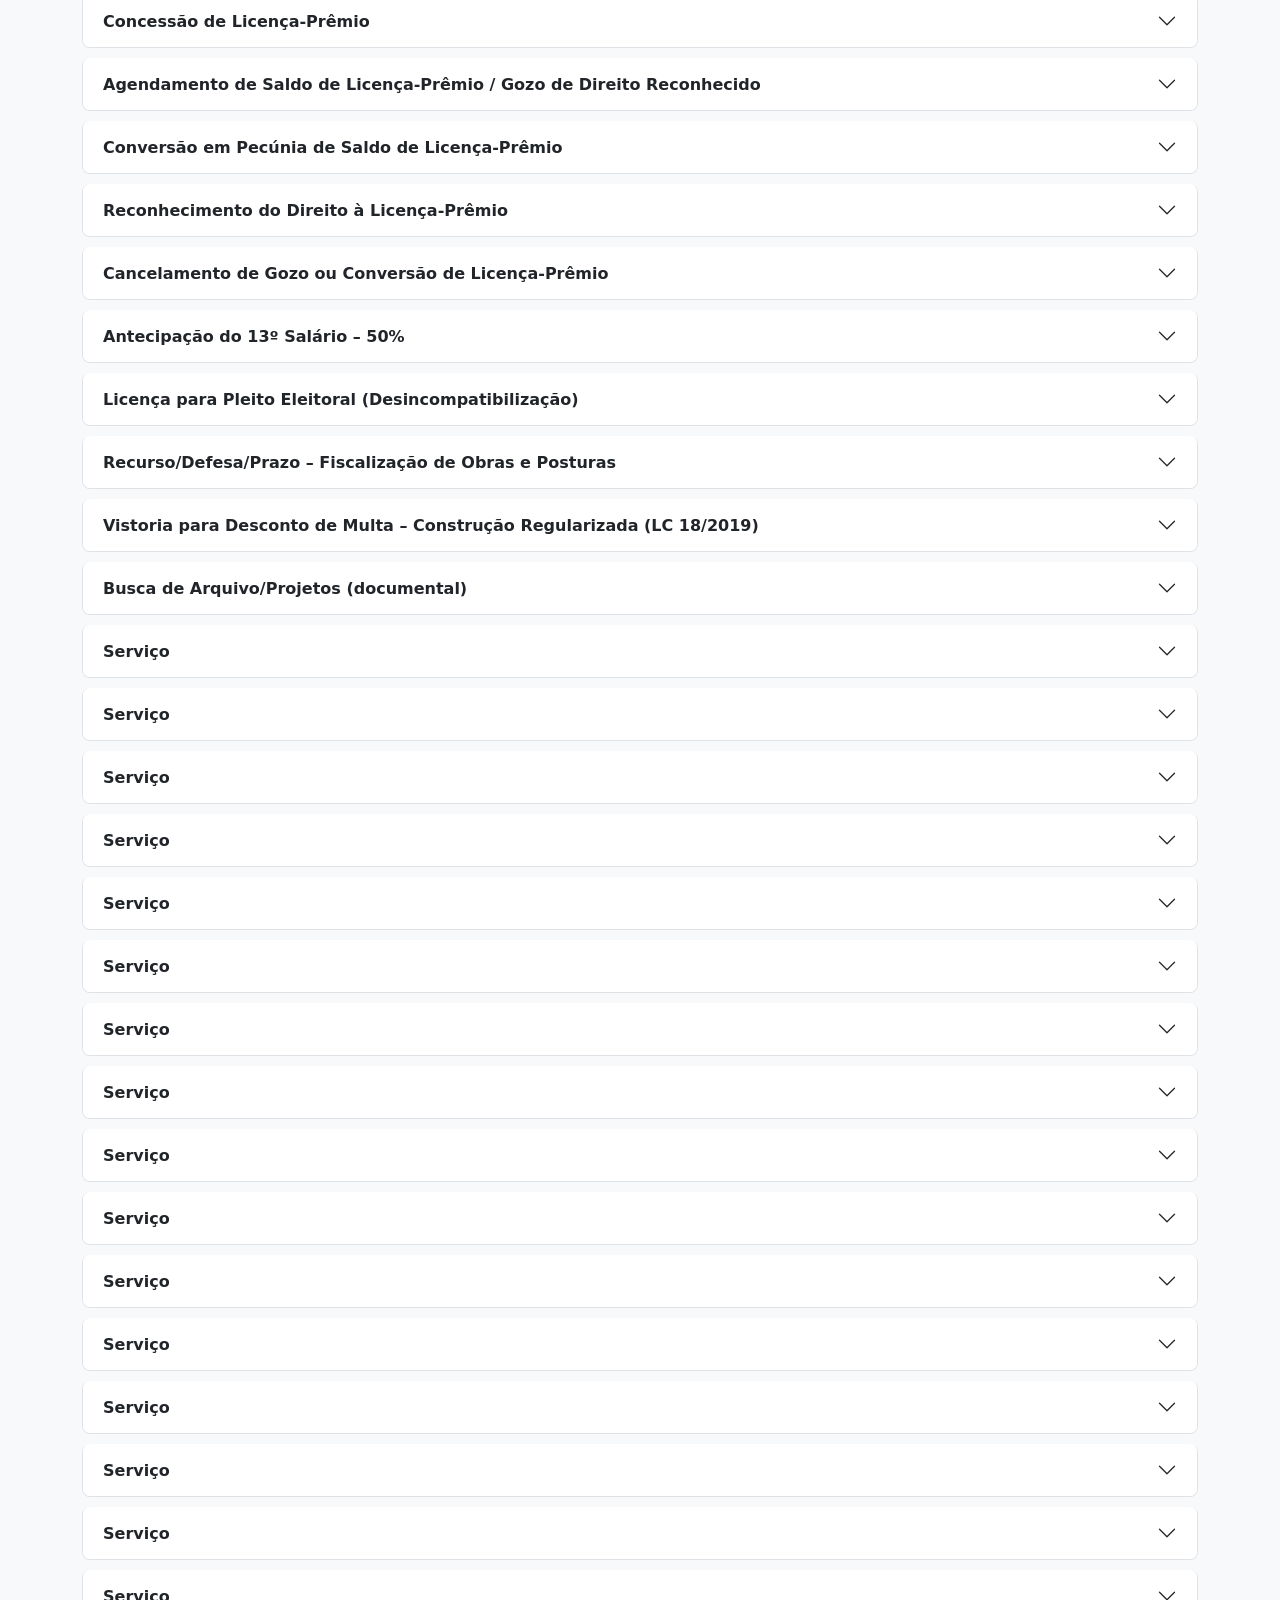
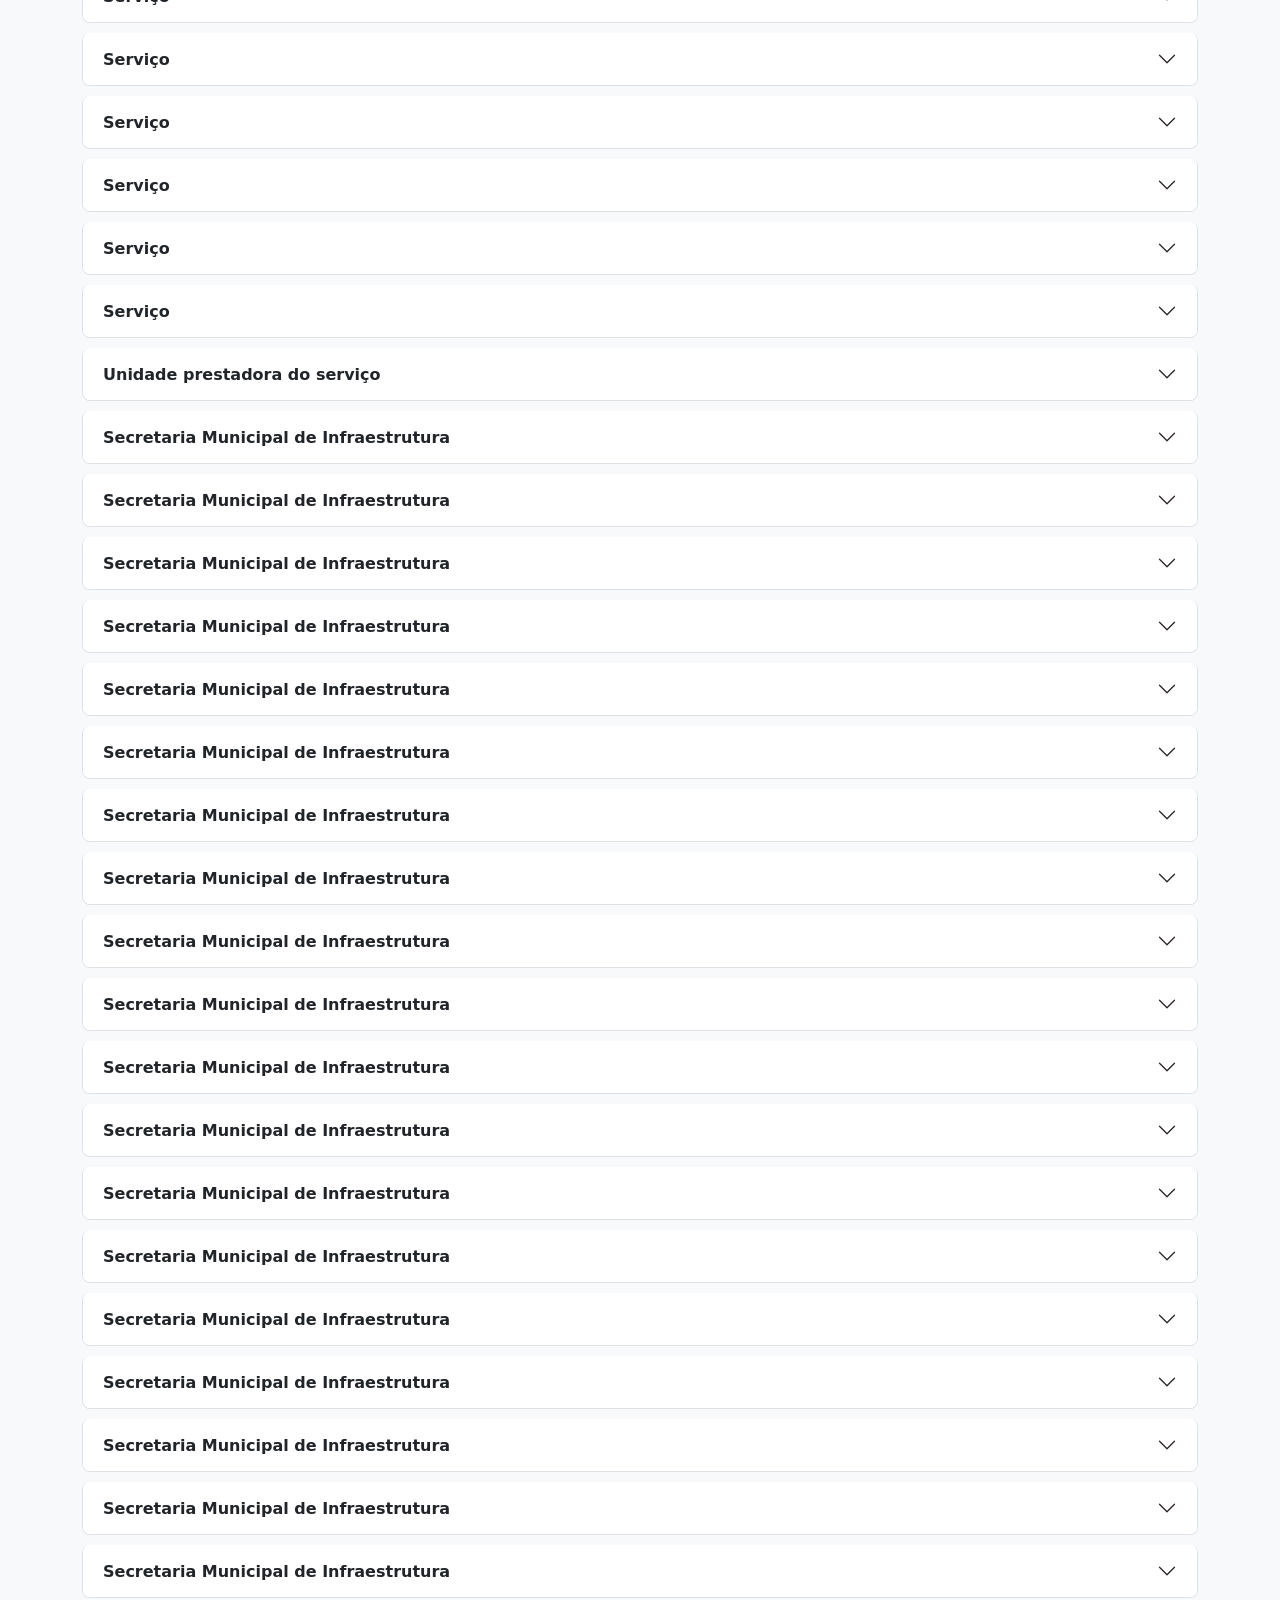
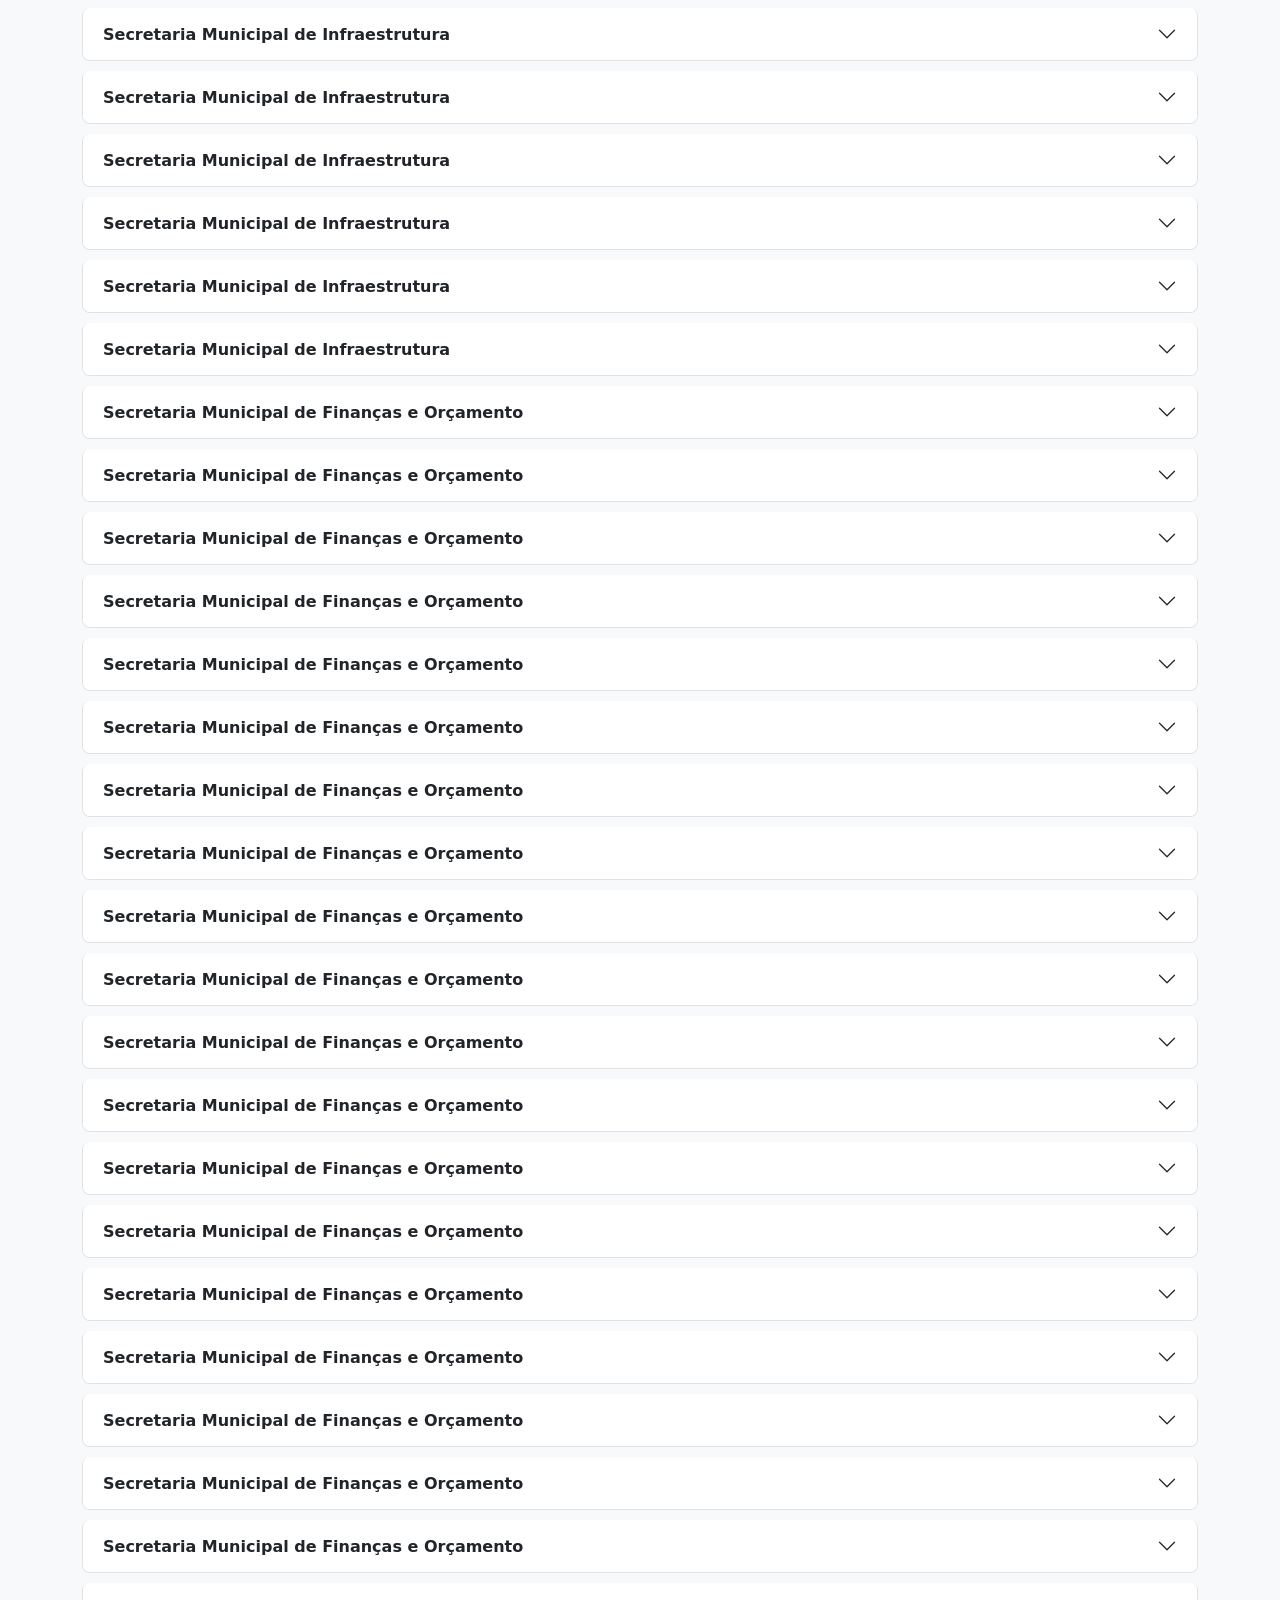
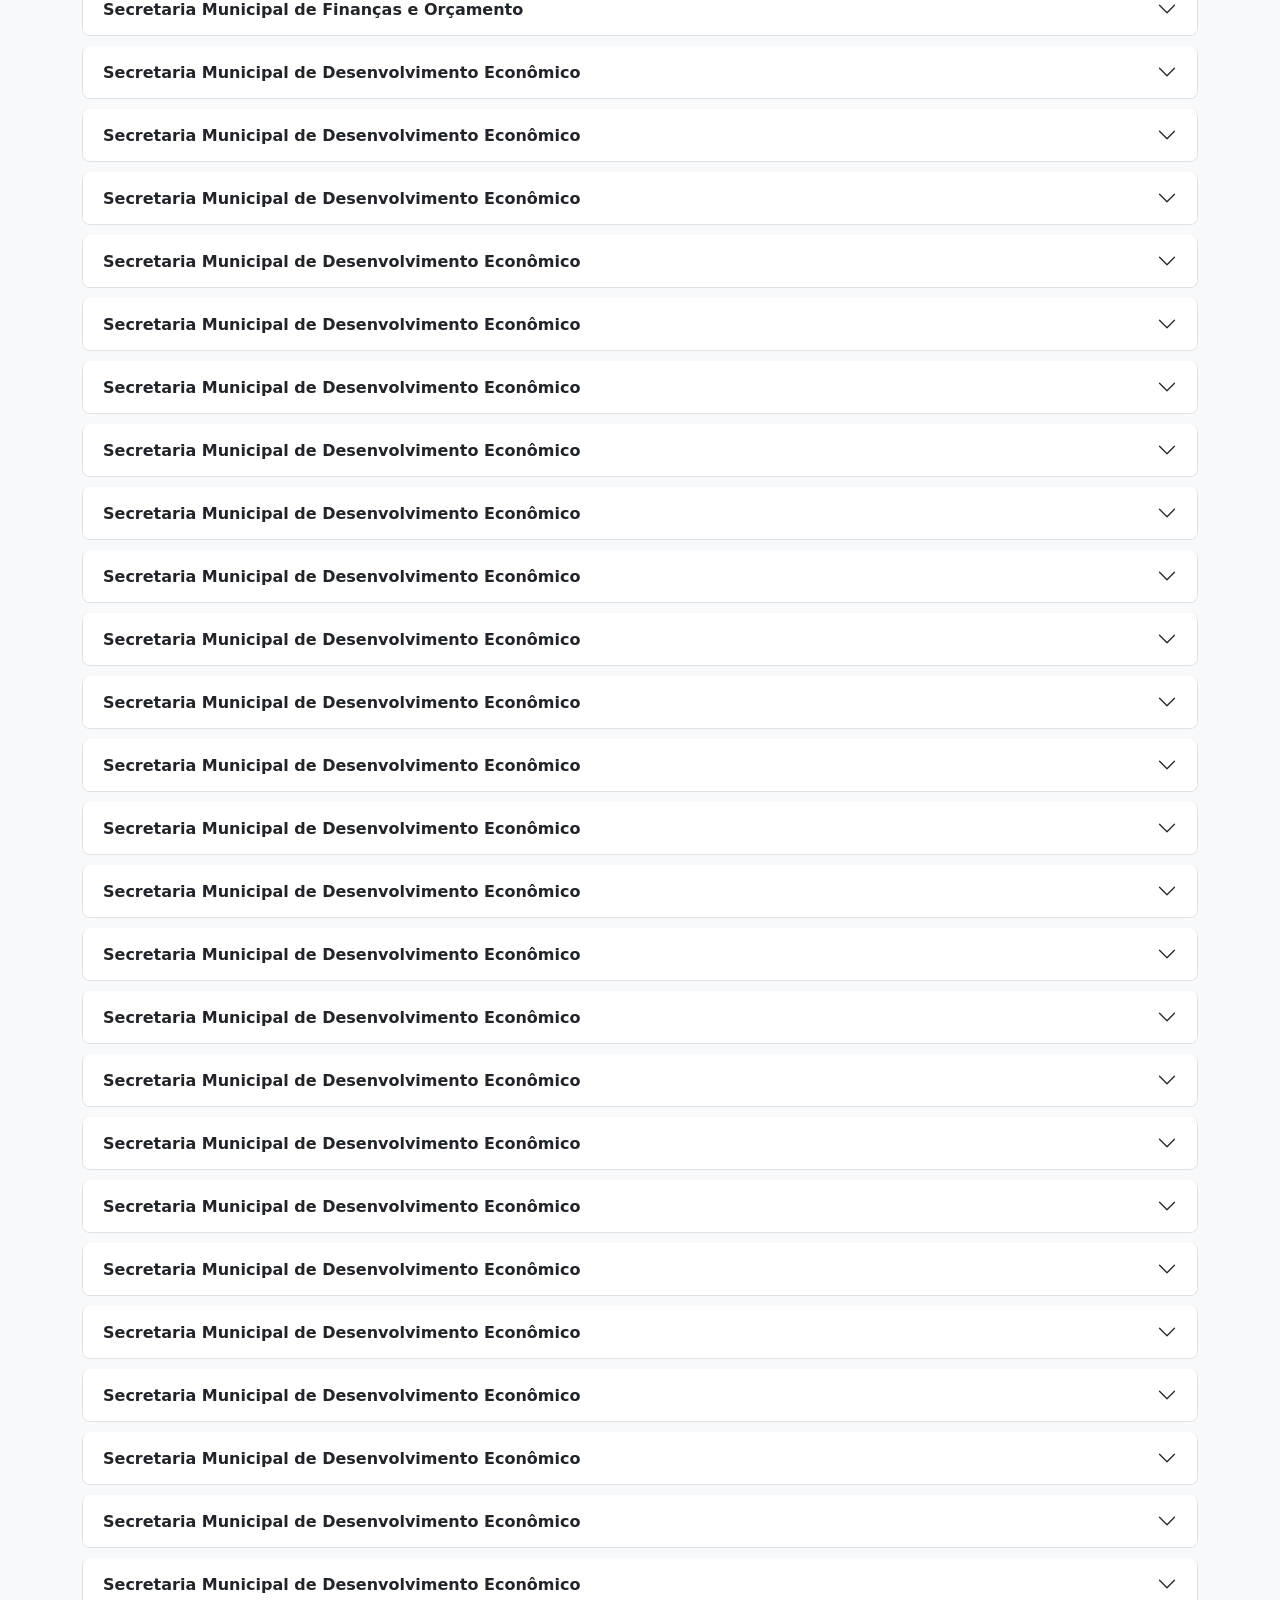
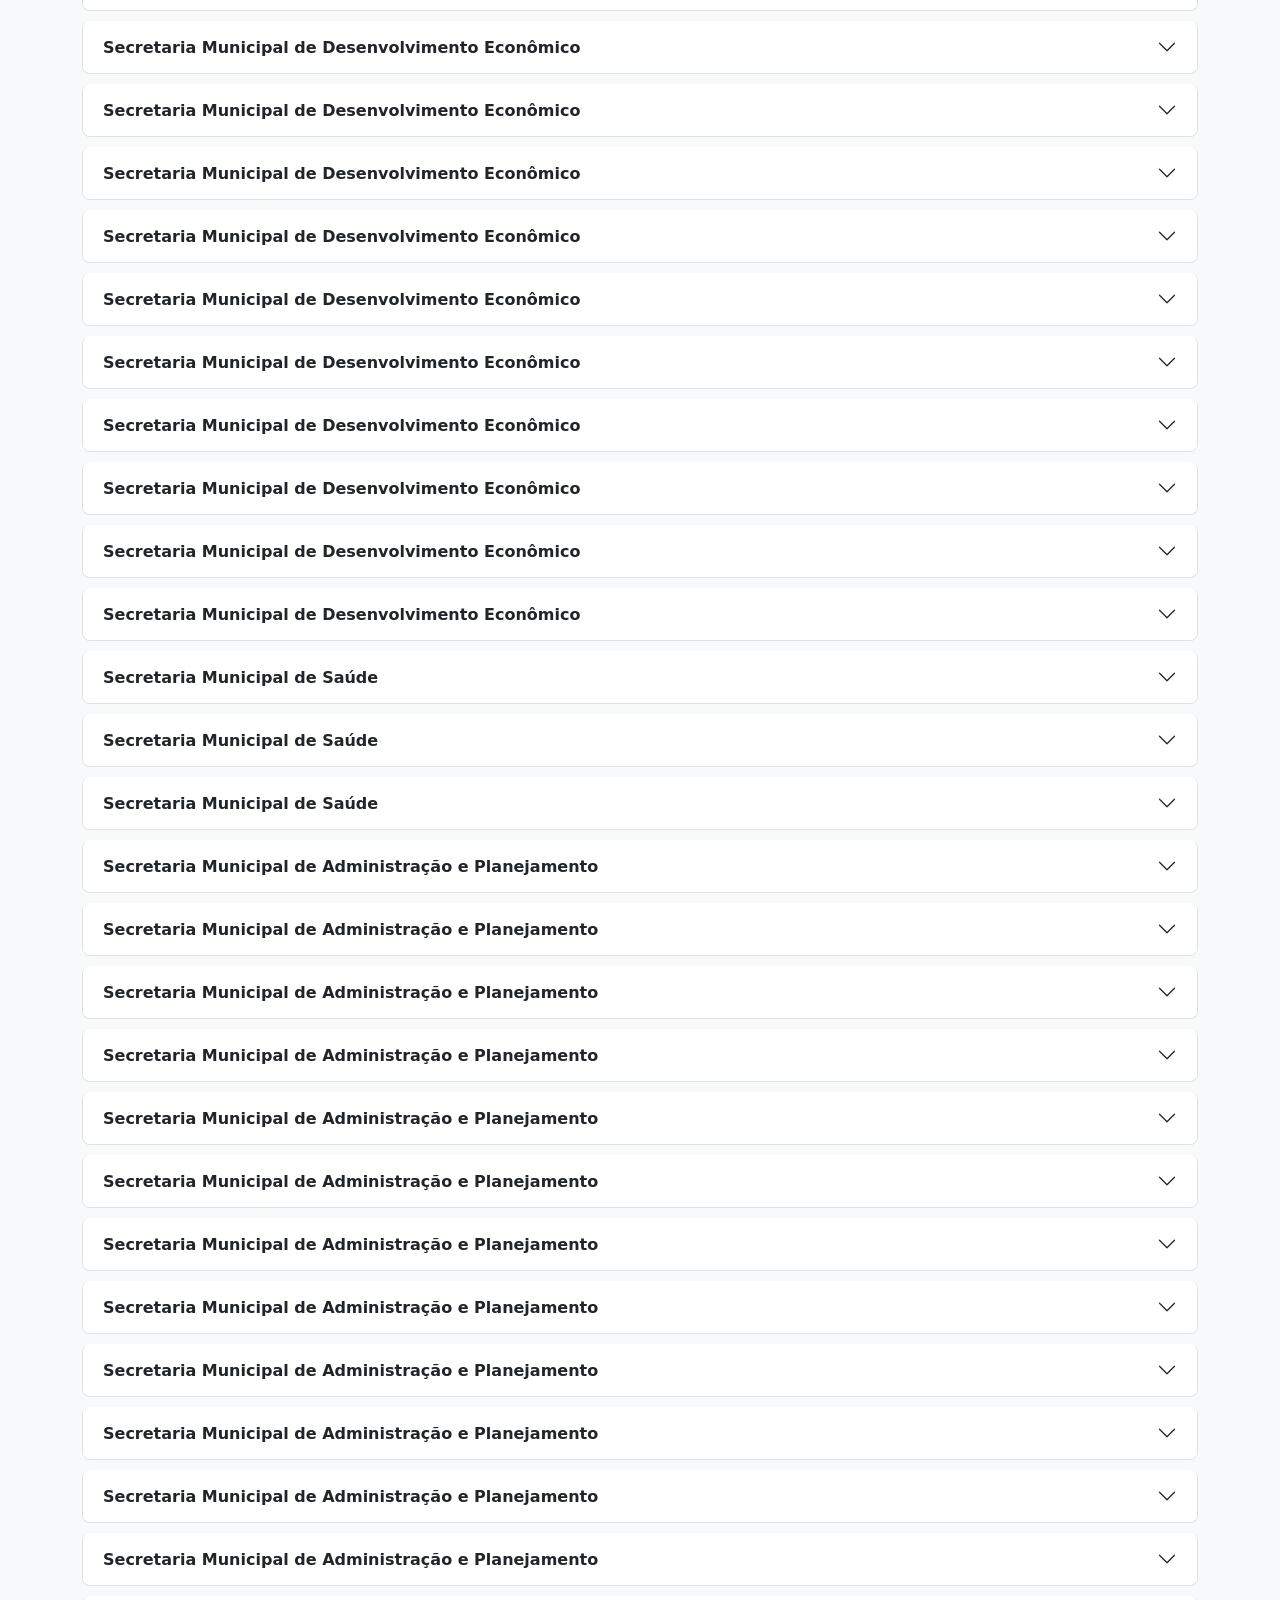
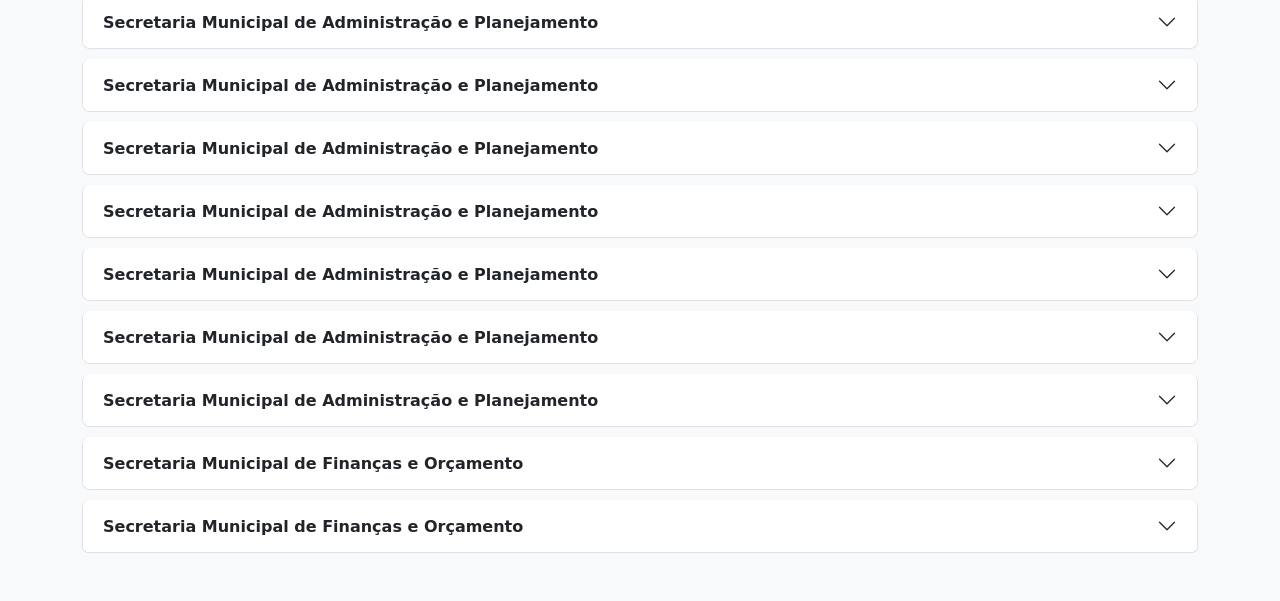
==== commit adeddaf5: "INSERIR PESQUISA E DESTAQUE EM TERMO BUSCADO V1" ====
--- a/index-bootstrap.html
+++ b/index-bootstrap.html
@@ -48,33 +48,51 @@
         </h2>
     </div>
 
-    <!-- =========================
-       FILTROS
-  ========================== -->
-    <div class="container mb-4">
-        <div class="row g-3">
+<!--FILTROS DE SERVIÇOS-->
+<div class="container mb-4">
+  <div class="row g-3">
 
-            <div class="col-12 col-md-4">
-                <select id="filtroSecretaria" class="form-select">
-                    <option value="">Todas as Secretarias</option>
-                </select>
-            </div>
-
-            <div class="col-12 col-md-4">
-                <select id="filtroUnidade" class="form-select">
-                    <option value="">Todas as Unidades</option>
-                </select>
-            </div>
-
-            <div class="col-12 col-md-4">
-                <select id="filtroServico" class="form-select">
-                    <option value="">Todos os Serviços</option>
-                </select>
-            </div>
-
-        </div>
+    <!-- CAMPO DE BUSCA -->
+    <div class="col-12 col-md-6">
+      <input
+        type="text"
+        id="buscaServico"
+        class="form-control"
+        placeholder="Buscar serviço por nome ou palavra-chave"
+      >
     </div>
 
+    <!-- SECRETARIA -->
+    <div class="col-12 col-md-6 col-lg-2">
+      <select id="filtroSecretaria" class="form-select">
+        <option value="">Todas as Secretarias</option>
+      </select>
+    </div>
+
+    <!-- UNIDADE -->
+    <div class="col-12 col-md-6 col-lg-2">
+      <select id="filtroUnidade" class="form-select">
+        <option value="">Todas as Unidades</option>
+      </select>
+    </div>
+
+    <!-- SERVIÇO -->
+    <div class="col-12 col-md-6 col-lg-2">
+      <select id="filtroServico" class="form-select">
+        <option value="">Todos os Serviços</option>
+      </select>
+    </div>
+  </div>
+</div>
+
+
+<div class="container mb-3">
+  <div id="contadorResultados" class="text-muted small">
+    </div>
+</div>
+
+    <!-- JS preenche -->
+  
     <!-- =========================
        ACCORDION (BOOTSTRAP)
   ========================== -->
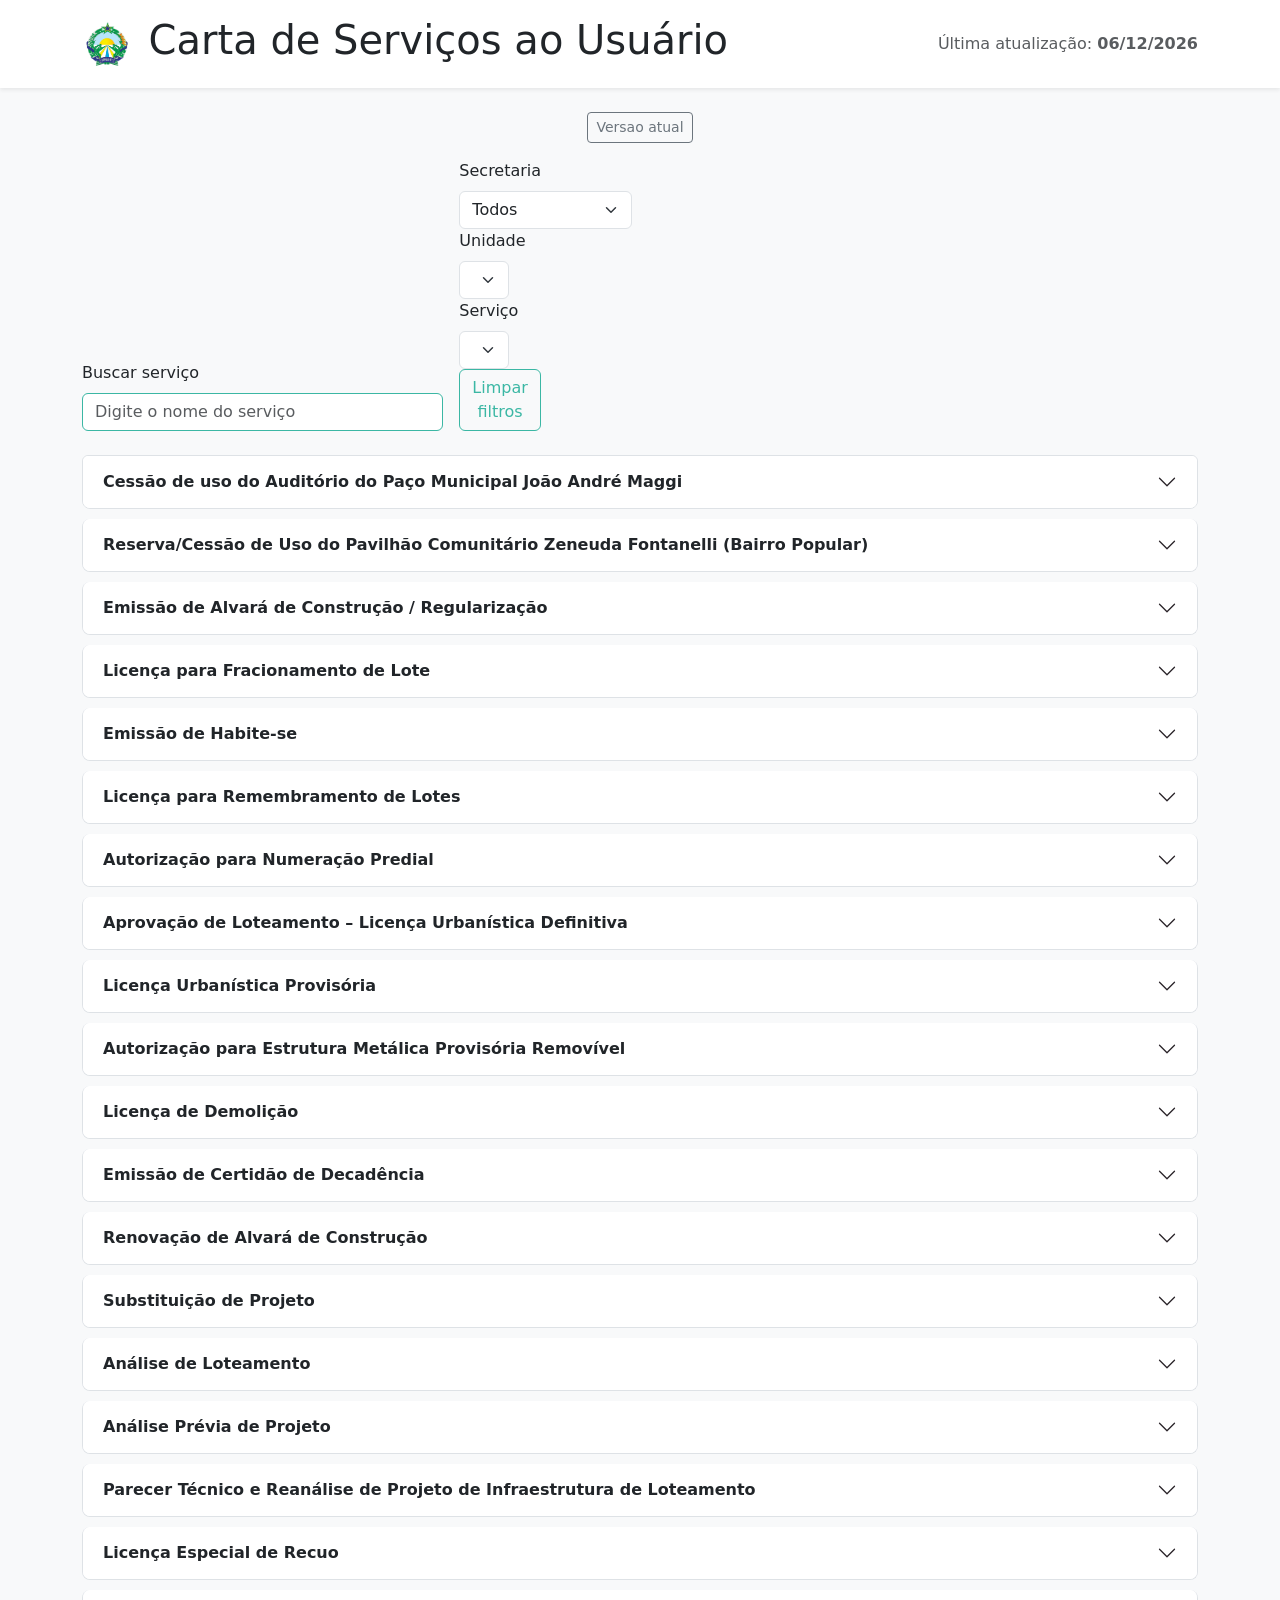
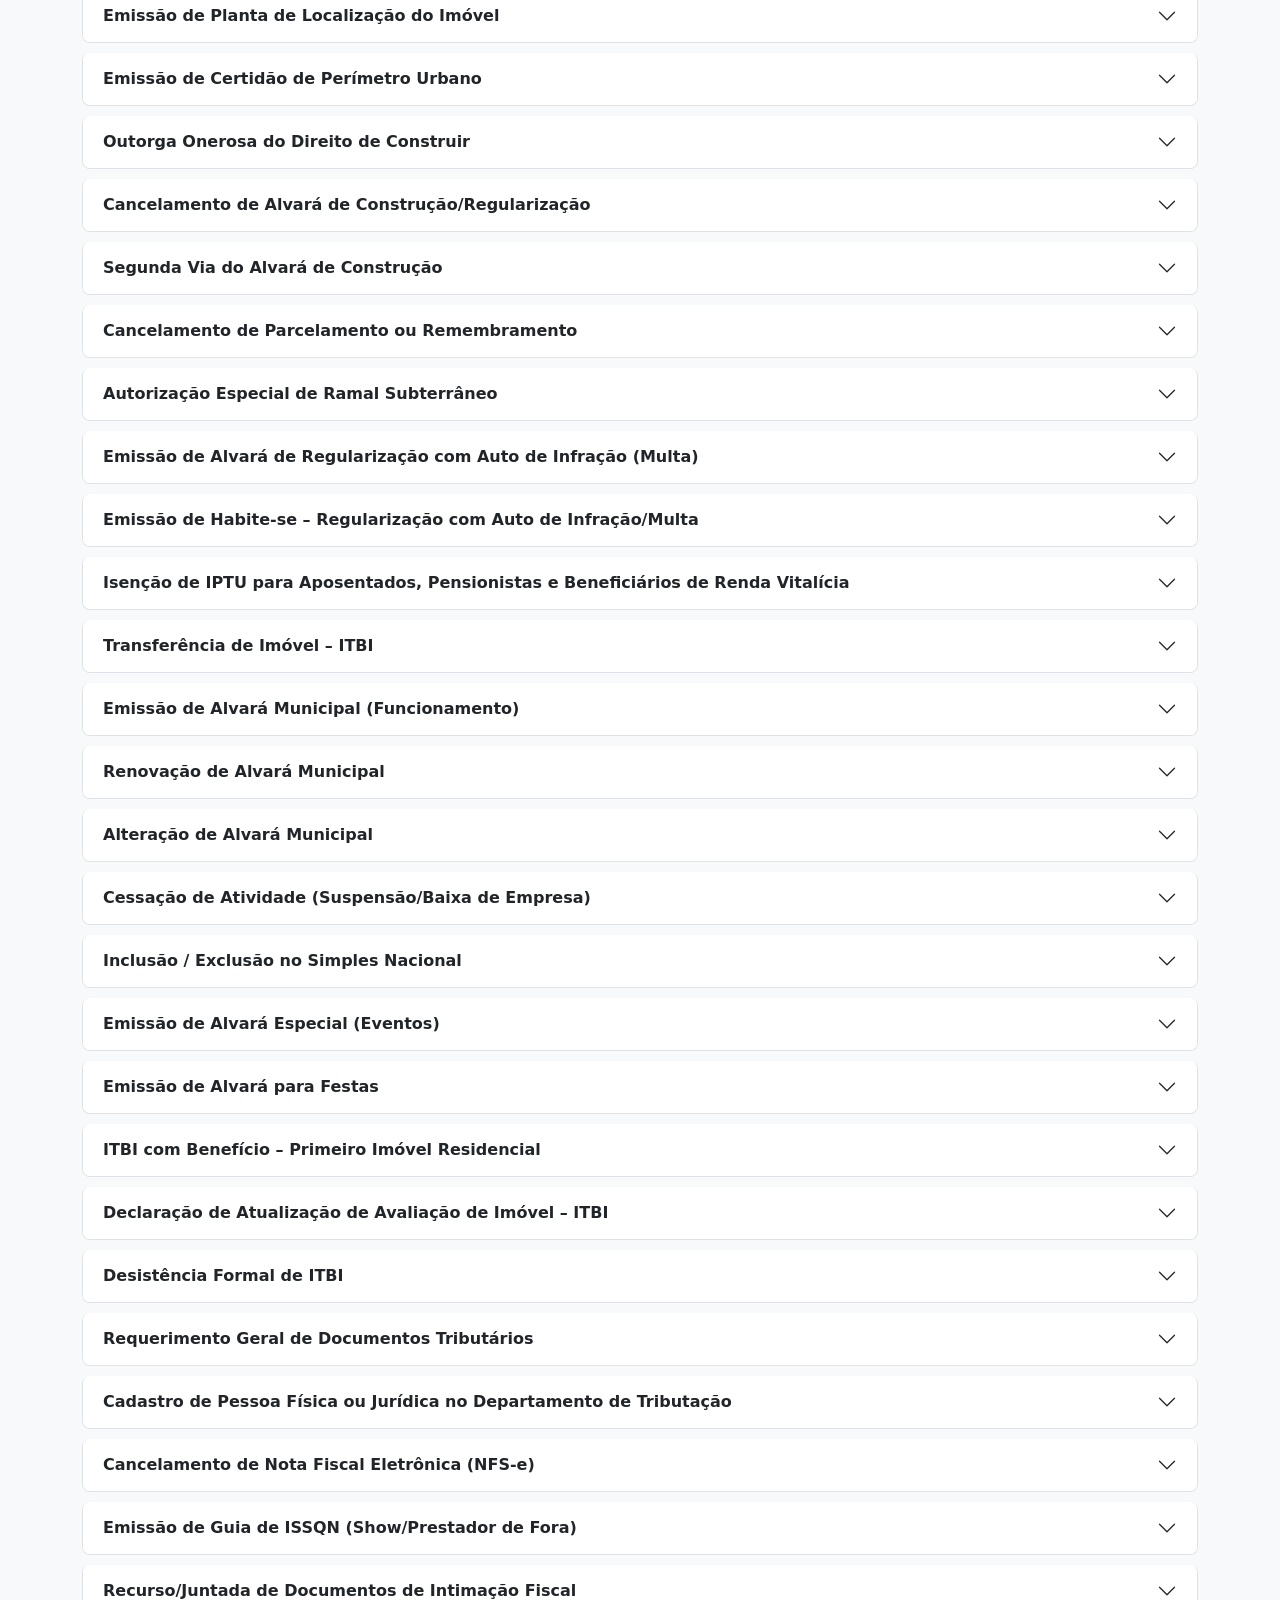
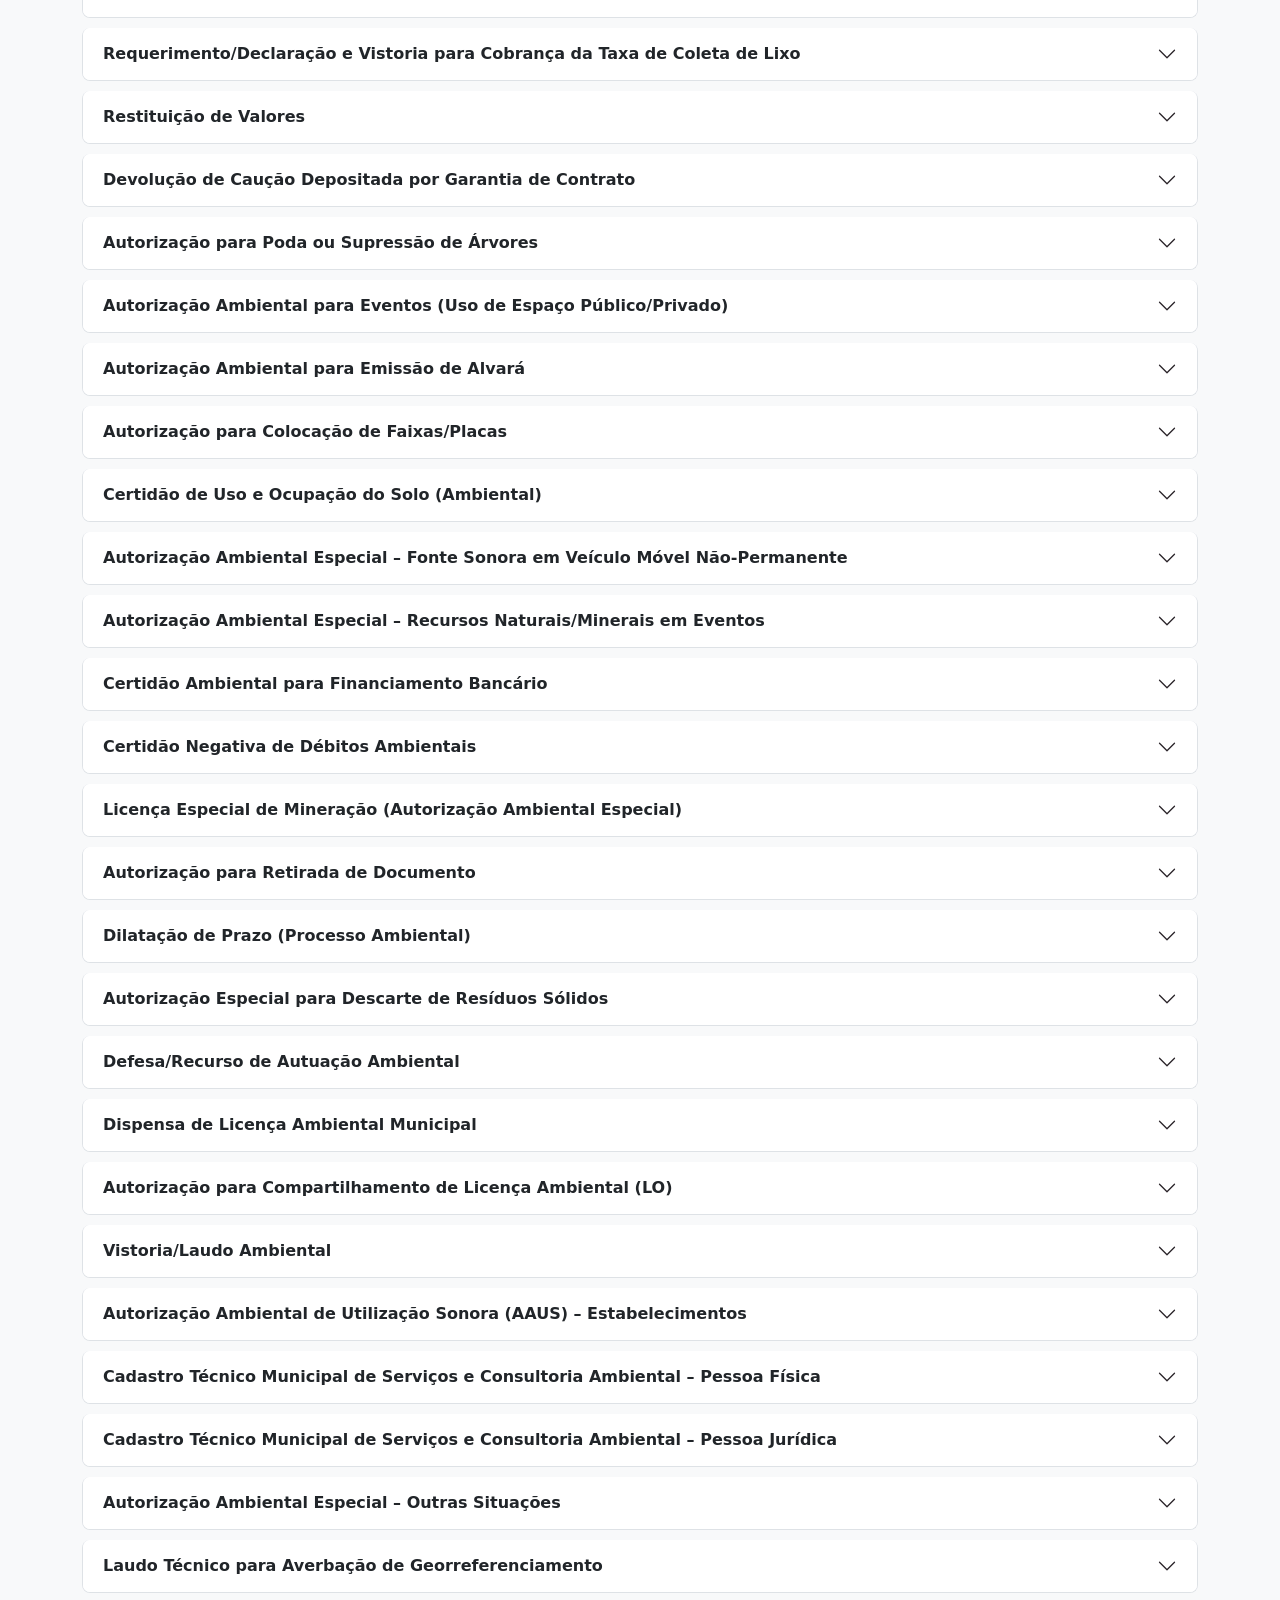
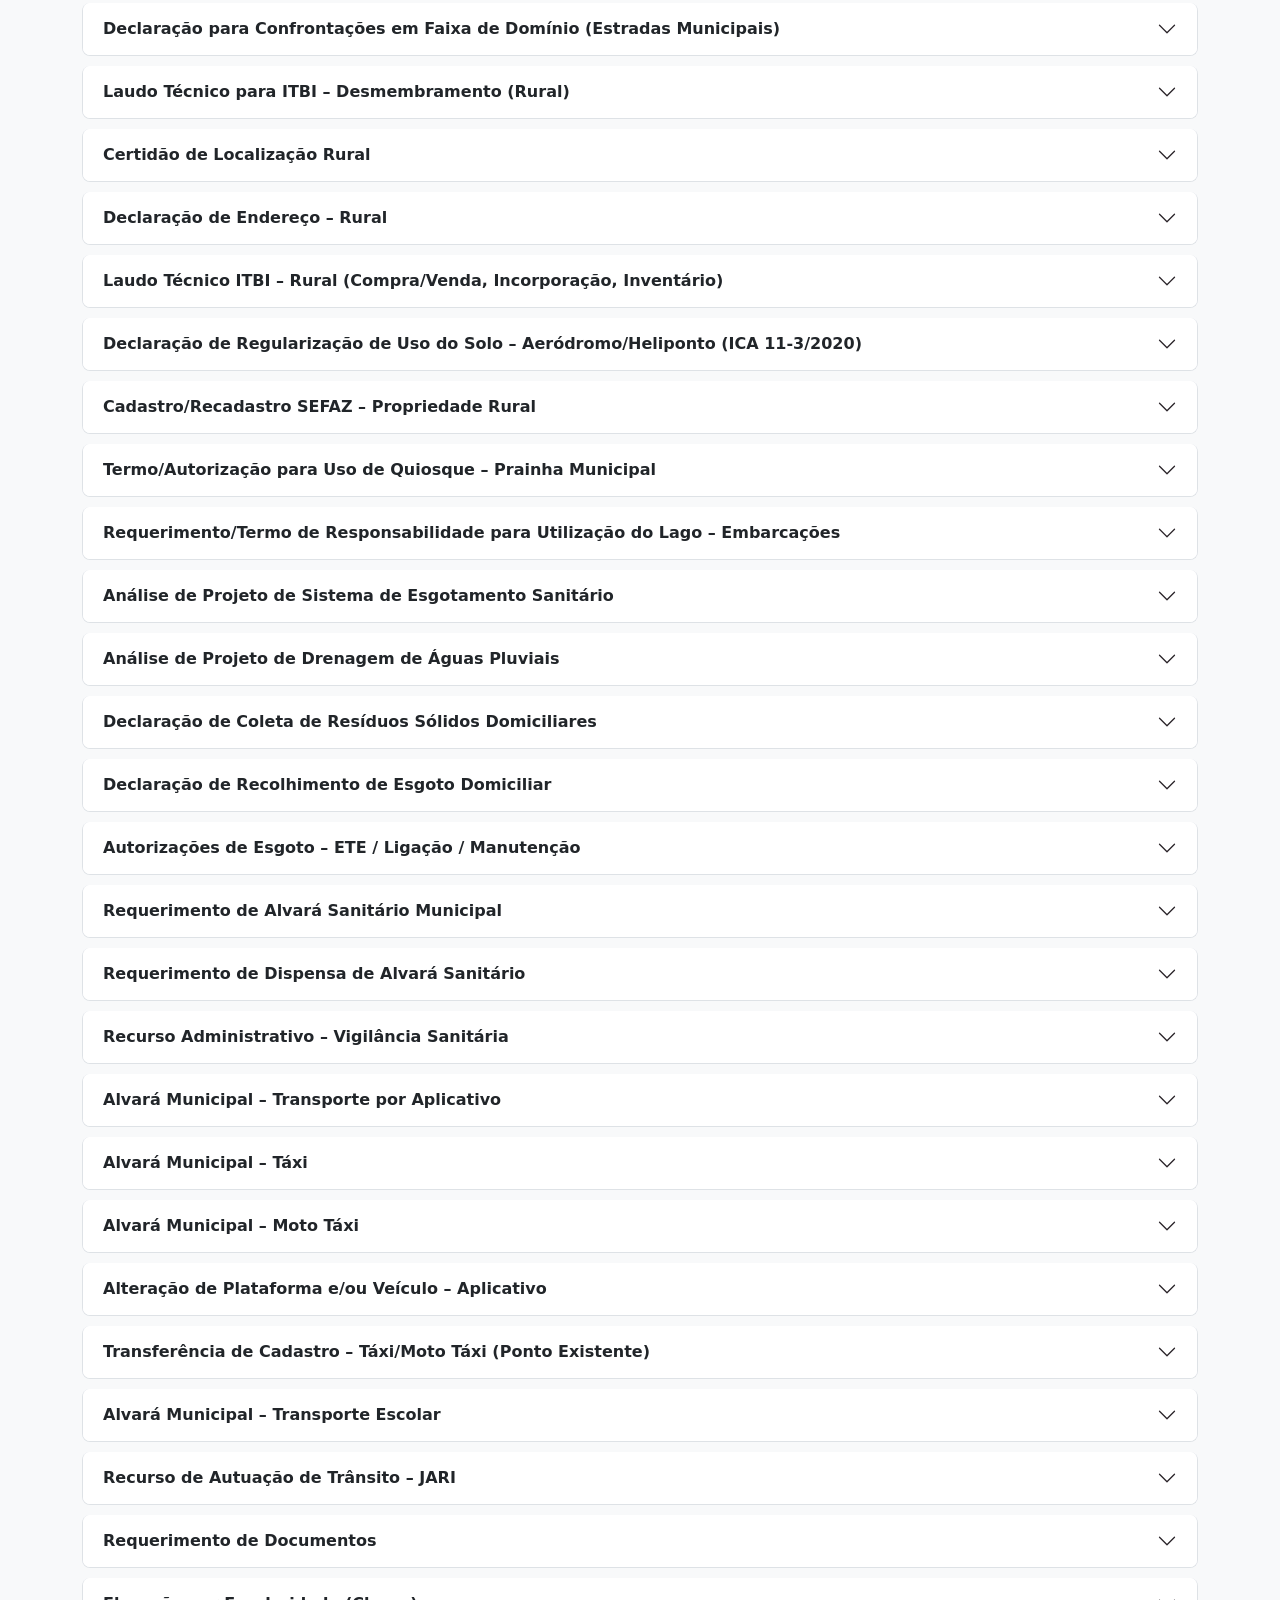
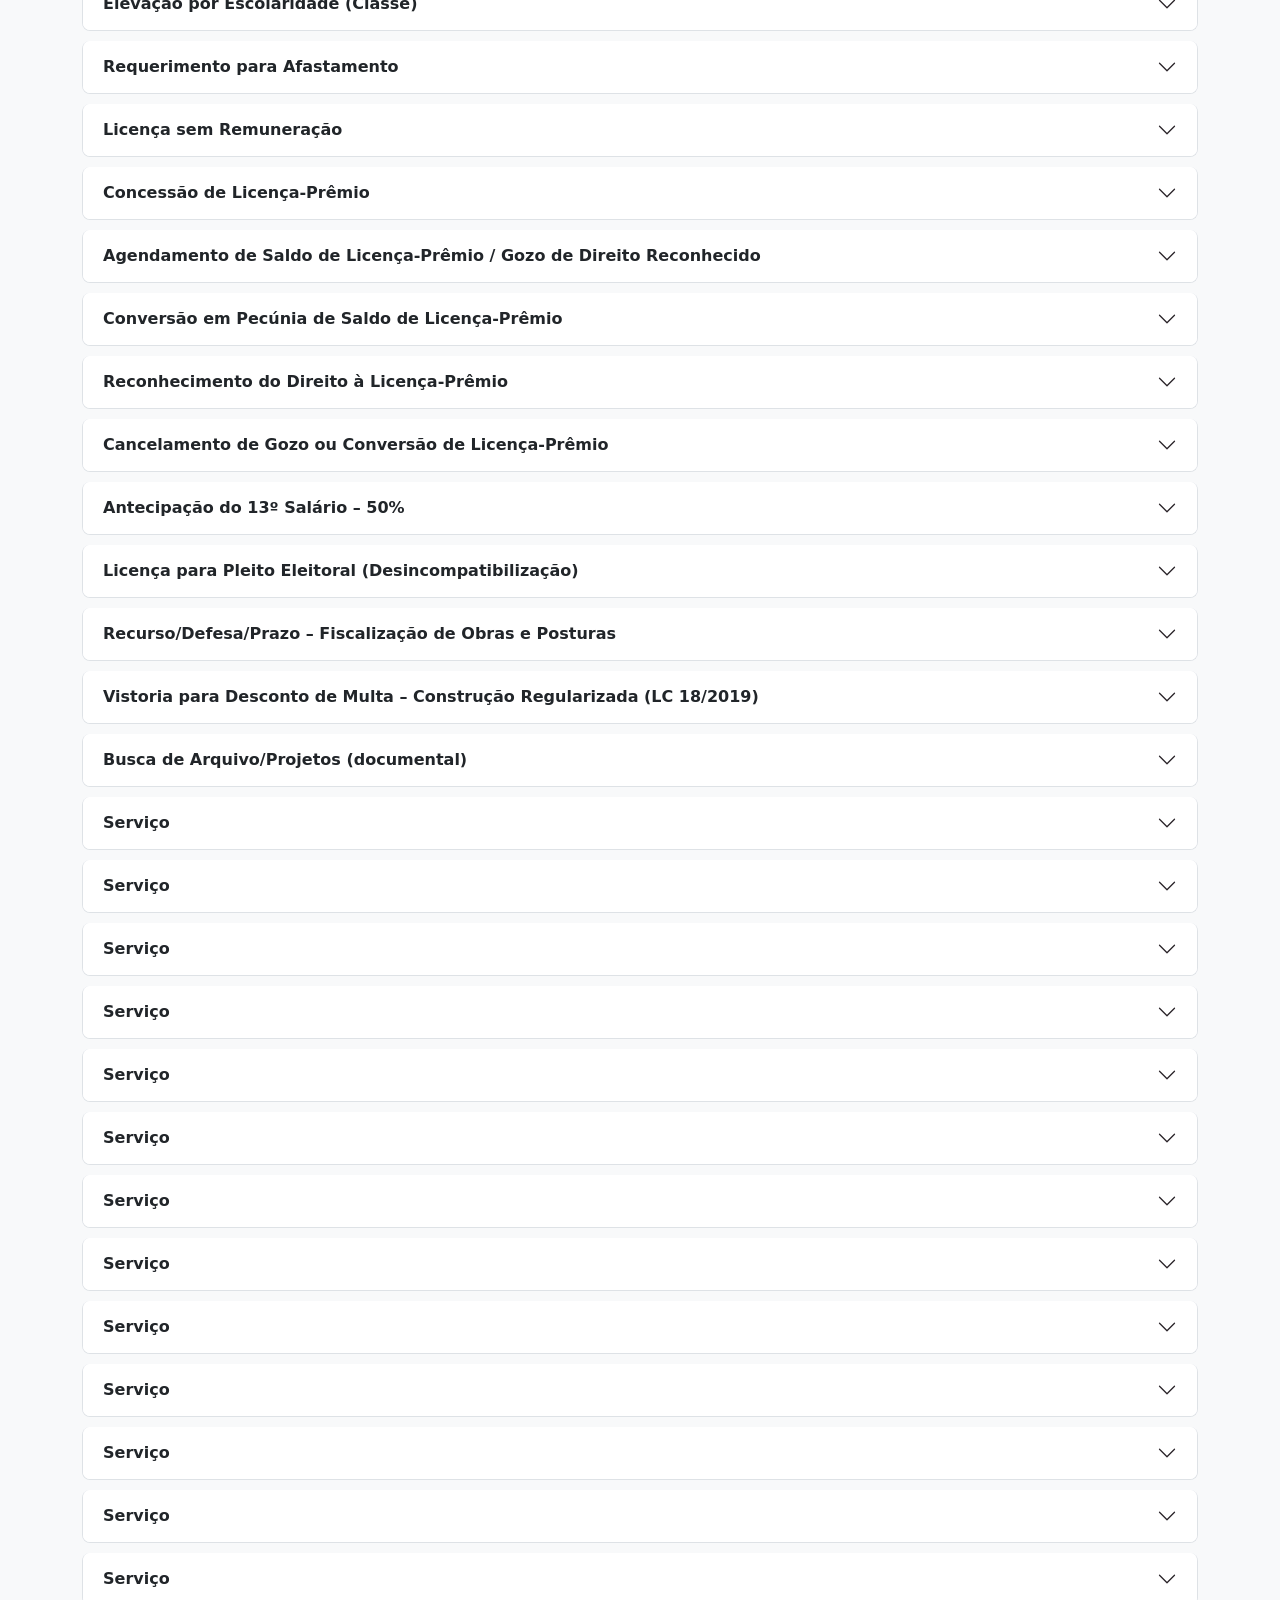
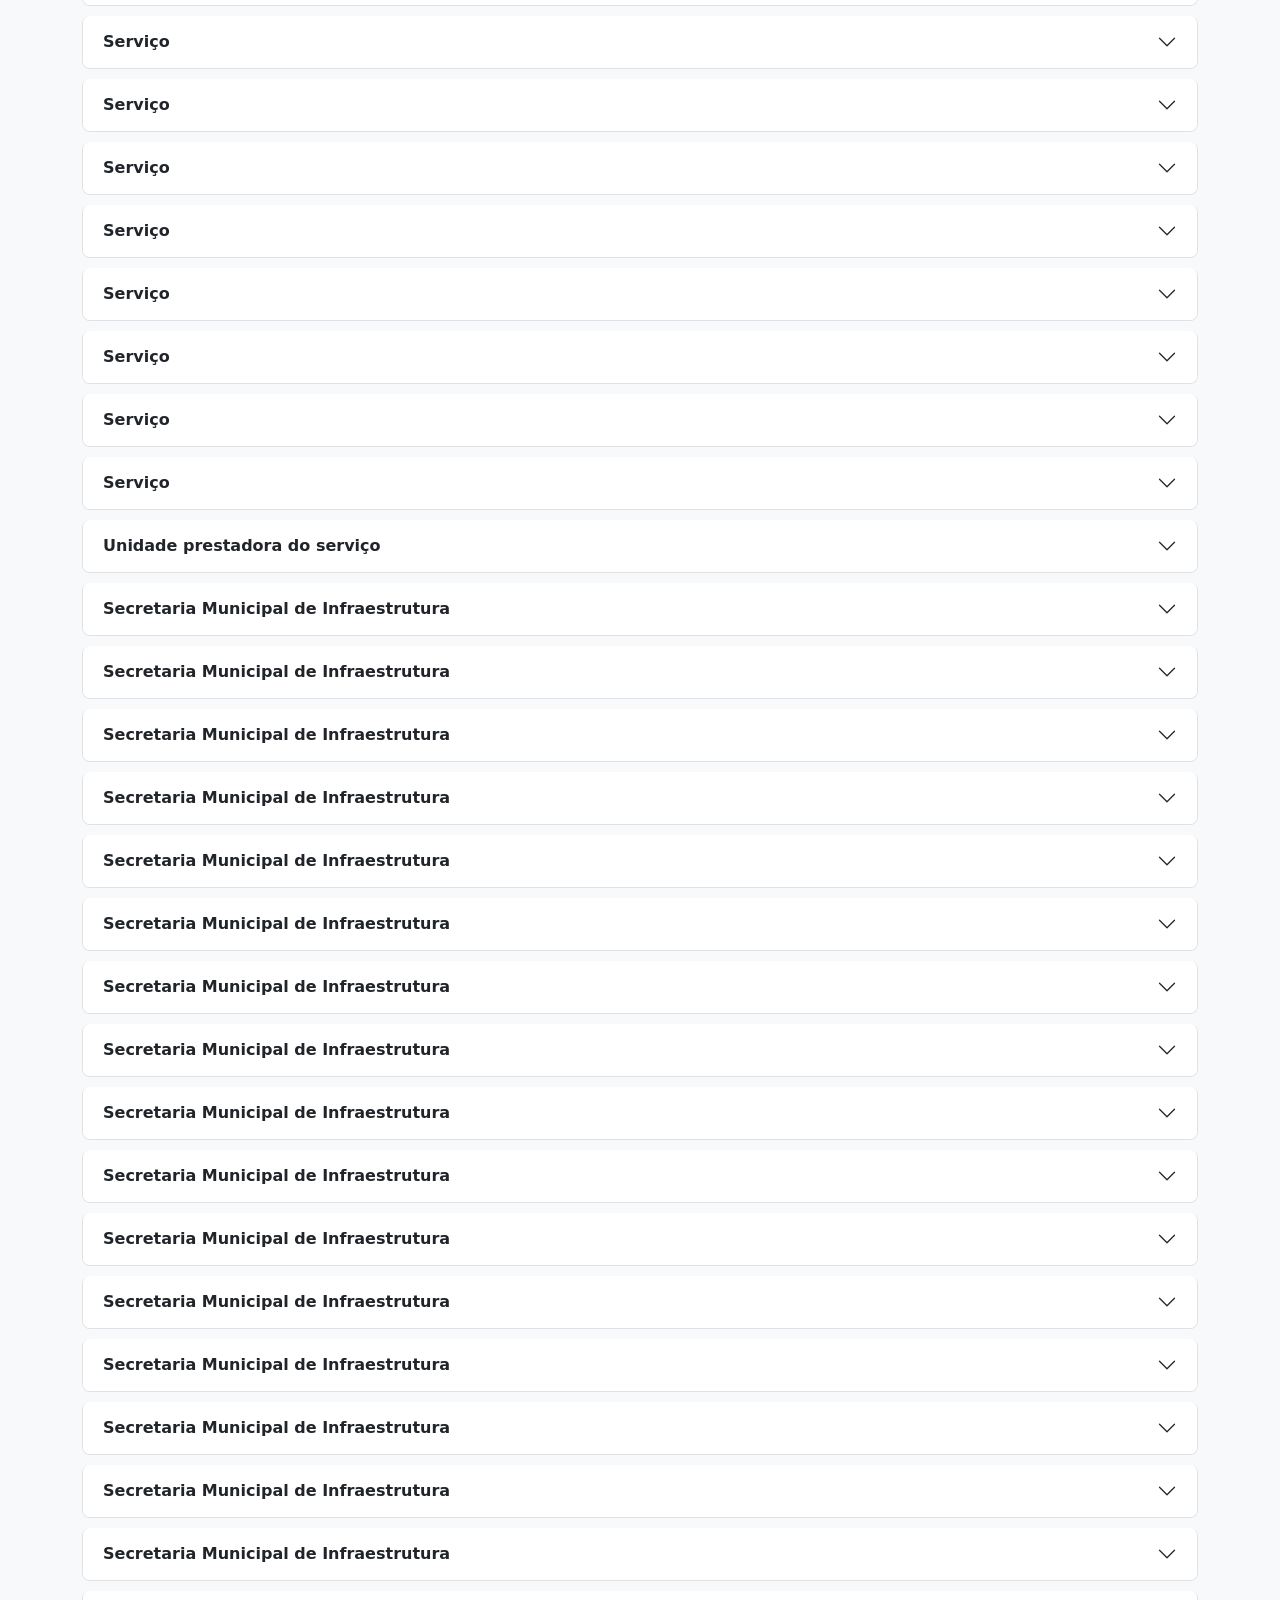
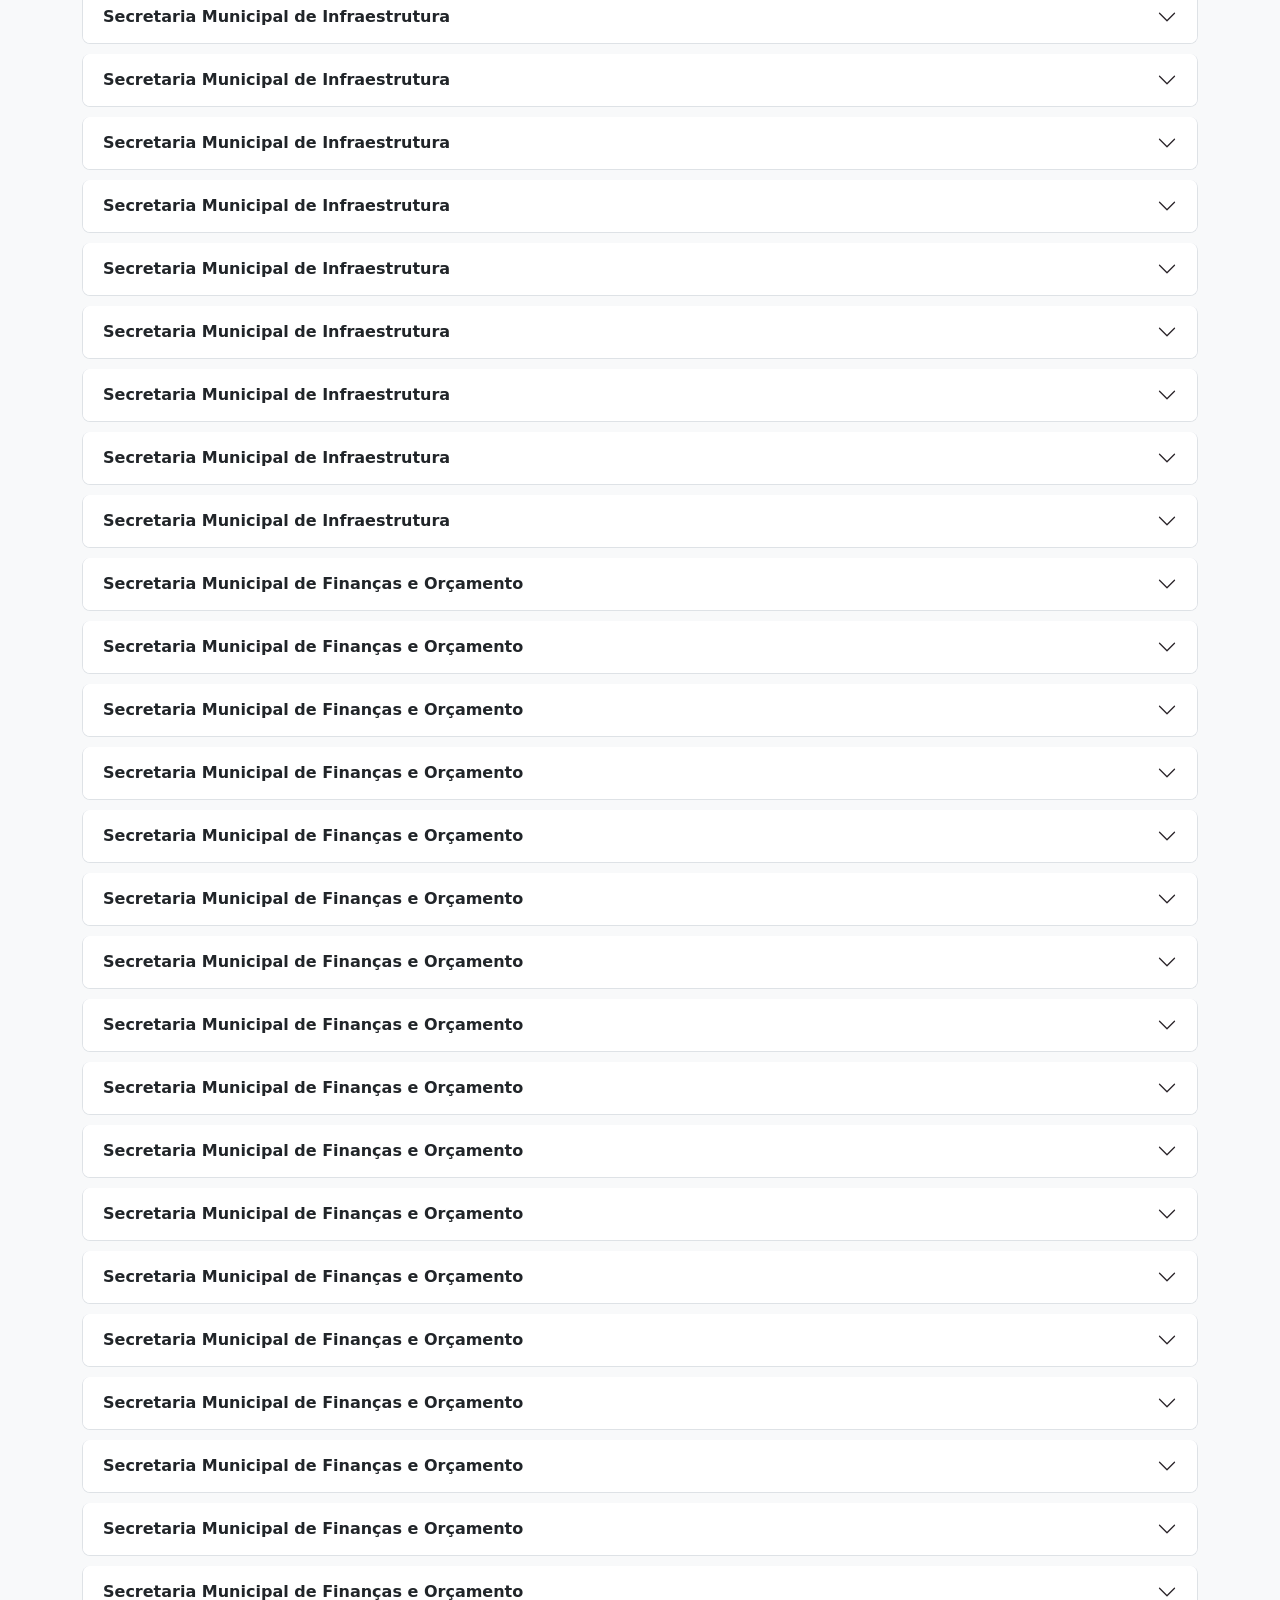
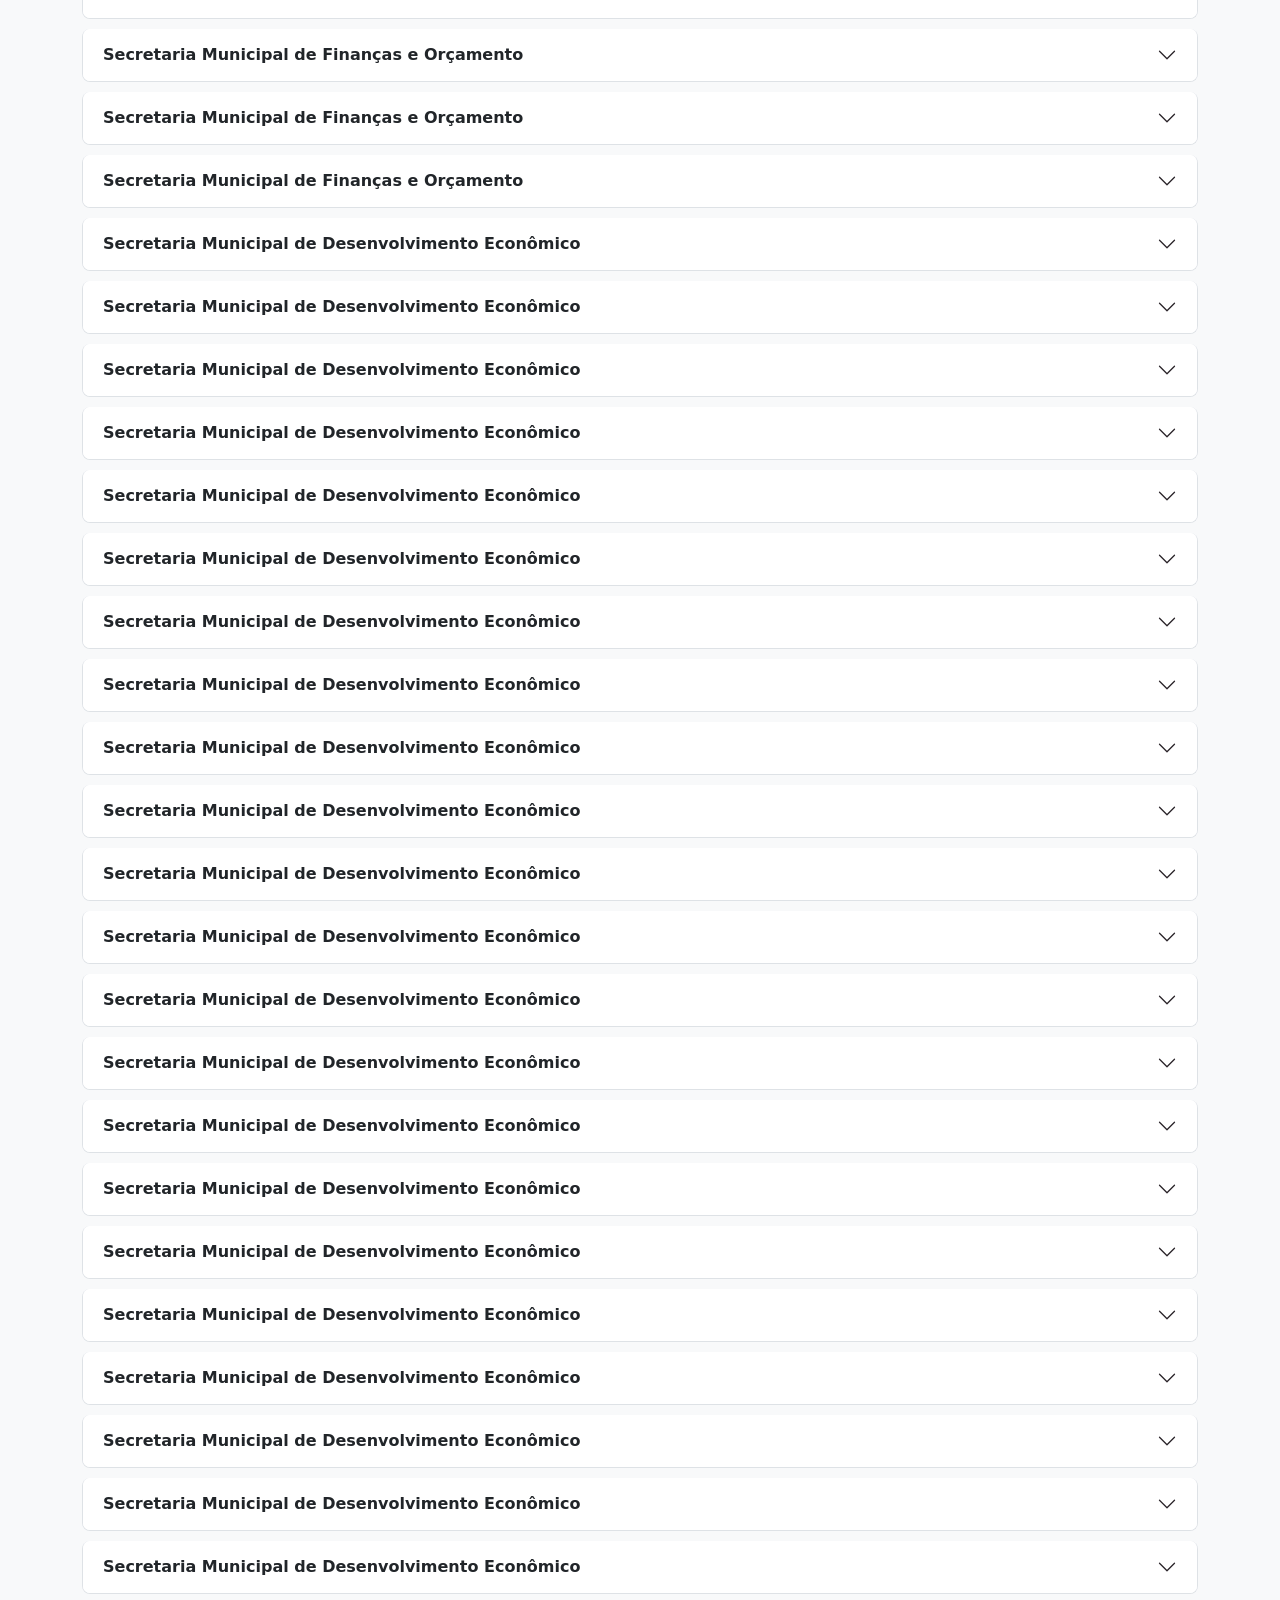
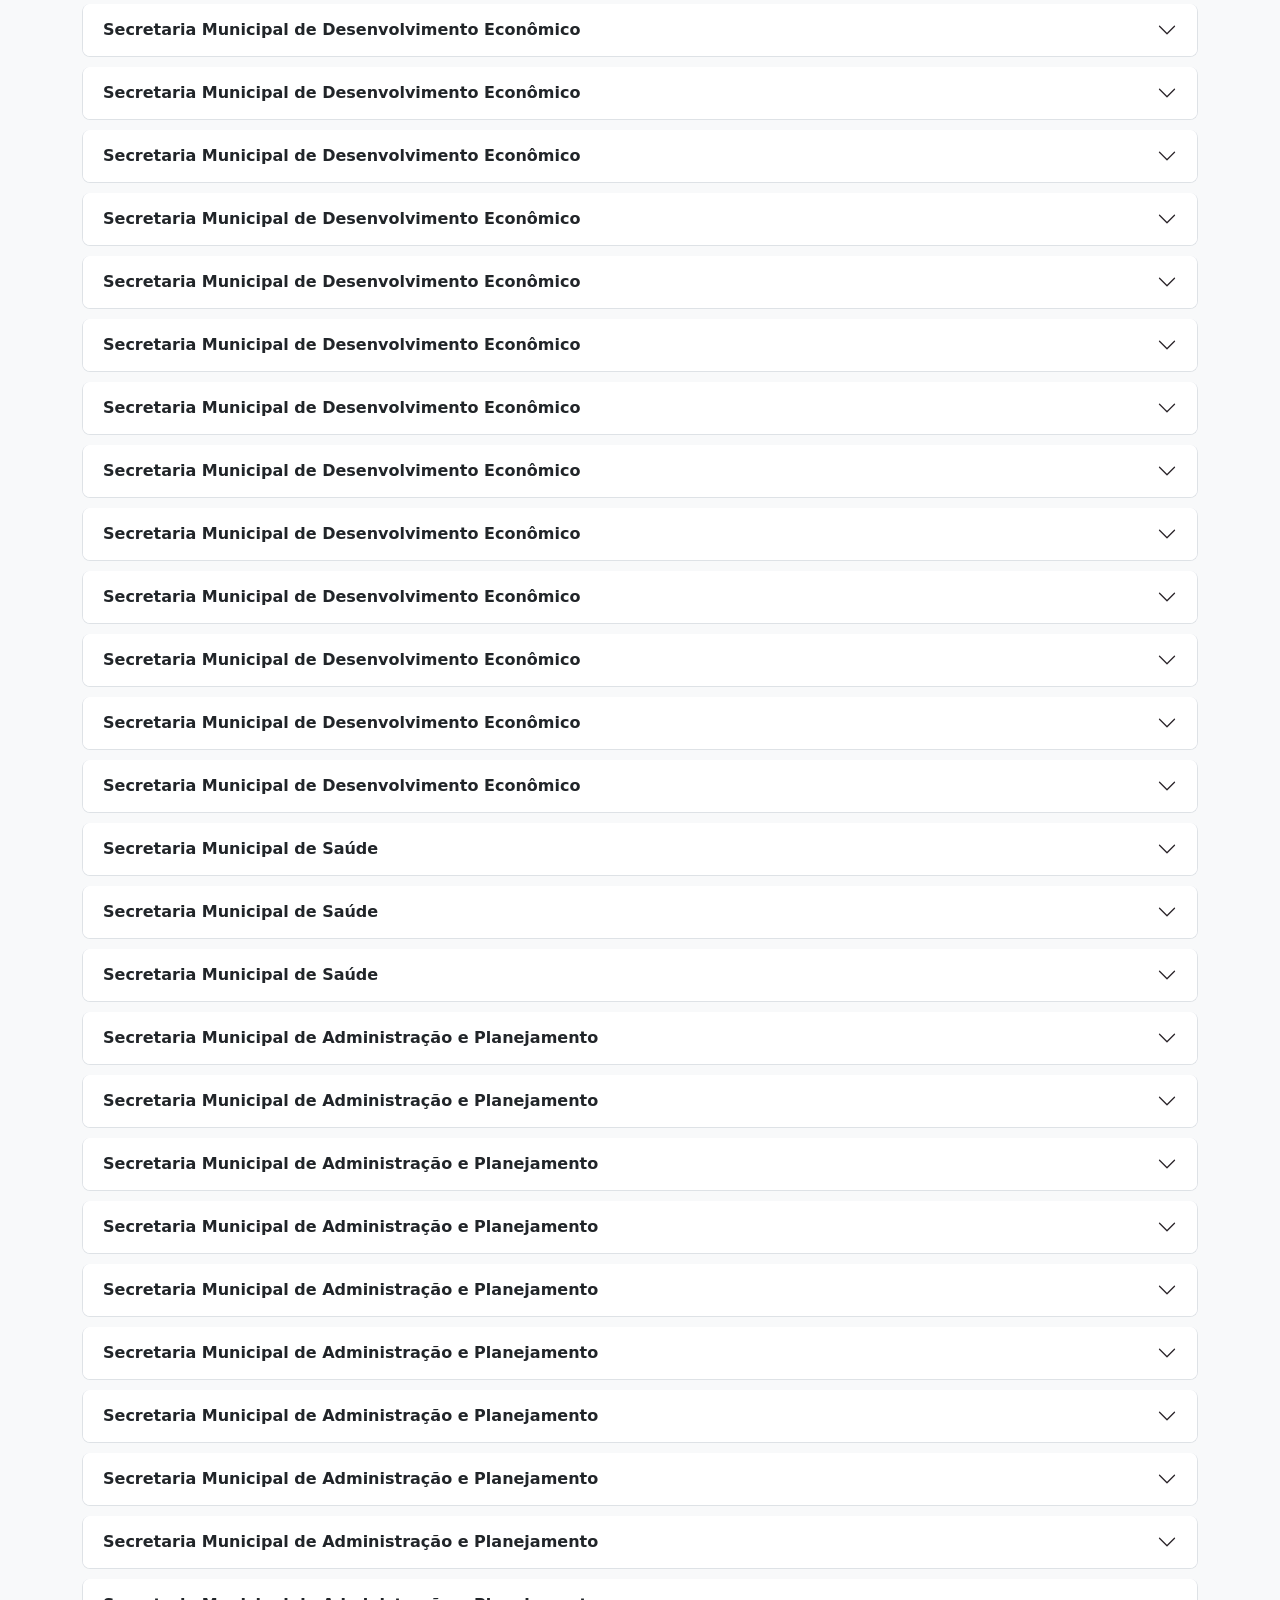
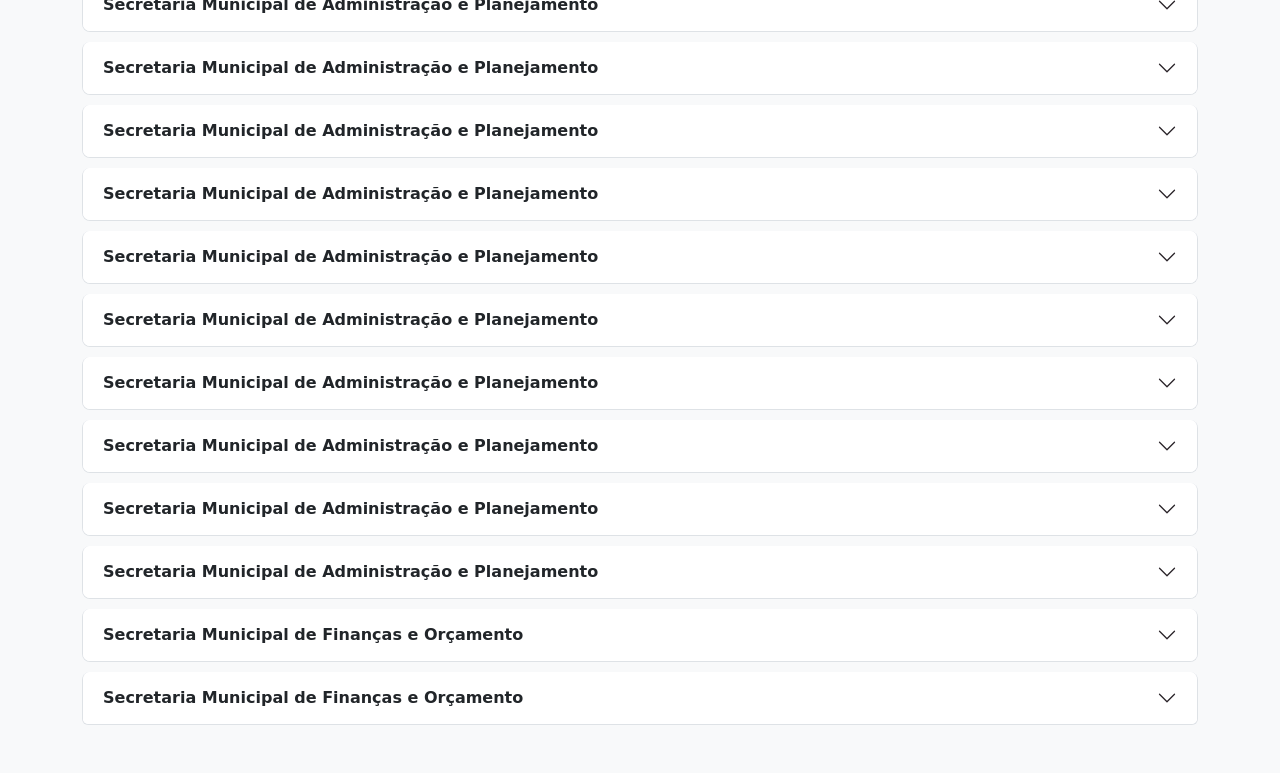
==== commit c9e4df6e: "INSERINDO BOTAO DE LIMPAR FILTRO E MUDAR FORMA DE DESTACAR TERMOS BUSCADOS" ====
--- a/index-bootstrap.html
+++ b/index-bootstrap.html
@@ -42,50 +42,58 @@
     <!-- =========================
        TÍTULO
   ========================== -->
-    <div class="container mb-4">
-        <h2 class="text-center text-primary fw-semibold">
-            Tabela de Serviços
-        </h2>
-    </div>
+   <div class="container mb-4">
+  <div class="row g-3 align-items-end">
 
-<!--FILTROS DE SERVIÇOS-->
-<div class="container mb-4">
-  <div class="row g-3">
-
-    <!-- CAMPO DE BUSCA -->
-    <div class="col-12 col-md-6">
+    <!-- BUSCA -->
+    <div class="col-12 col-md-4">
+      <label class="form-label">Buscar serviço</label>
       <input
         type="text"
         id="buscaServico"
         class="form-control"
-        placeholder="Buscar serviço por nome ou palavra-chave"
+        placeholder="Digite o nome do serviço"
       >
     </div>
 
     <!-- SECRETARIA -->
-    <div class="col-12 col-md-6 col-lg-2">
+    <div class="col-12 col-md-2">
+      <label class="form-label">Secretaria</label>
       <select id="filtroSecretaria" class="form-select">
-        <option value="">Todas as Secretarias</option>
-      </select>
-    </div>
-
-    <!-- UNIDADE -->
-    <div class="col-12 col-md-6 col-lg-2">
+        <option value="">Todas</option>
+      -->      </select>
+    <div class="col-12 col-md-2">
+      <label class="form-label">Unidade</label>
       <select id="filtroUnidade" class="form-select">
-        <option value="">Todas as Unidades</option>
+        <option value="">Todas</option>
       </select>
     </div>
 
     <!-- SERVIÇO -->
-    <div class="col-12 col-md-6 col-lg-2">
+    <div class="col-12 col-md-2">
+      <label class="form-label">Serviço</label>
       <select id="filtroServico" class="form-select">
-        <option value="">Todos os Serviços</option>
+        <option value="">Todos</option>
       </select>
     </div>
+
+    <!-- BOTÃO LIMPAR -->
+    <div class="col-12 col-md-2 d-grid">
+      <button
+        id="btnLimparFiltros"
+        class="btn btn-outline-secondary"
+        type="button"
+      >
+        Limpar filtros
+      </button>
+    </div>
+
   </div>
 </div>
+    </div>
 
 
+<!-- Contar resultados-->
 <div class="container mb-3">
   <div id="contadorResultados" class="text-muted small">
     </div>
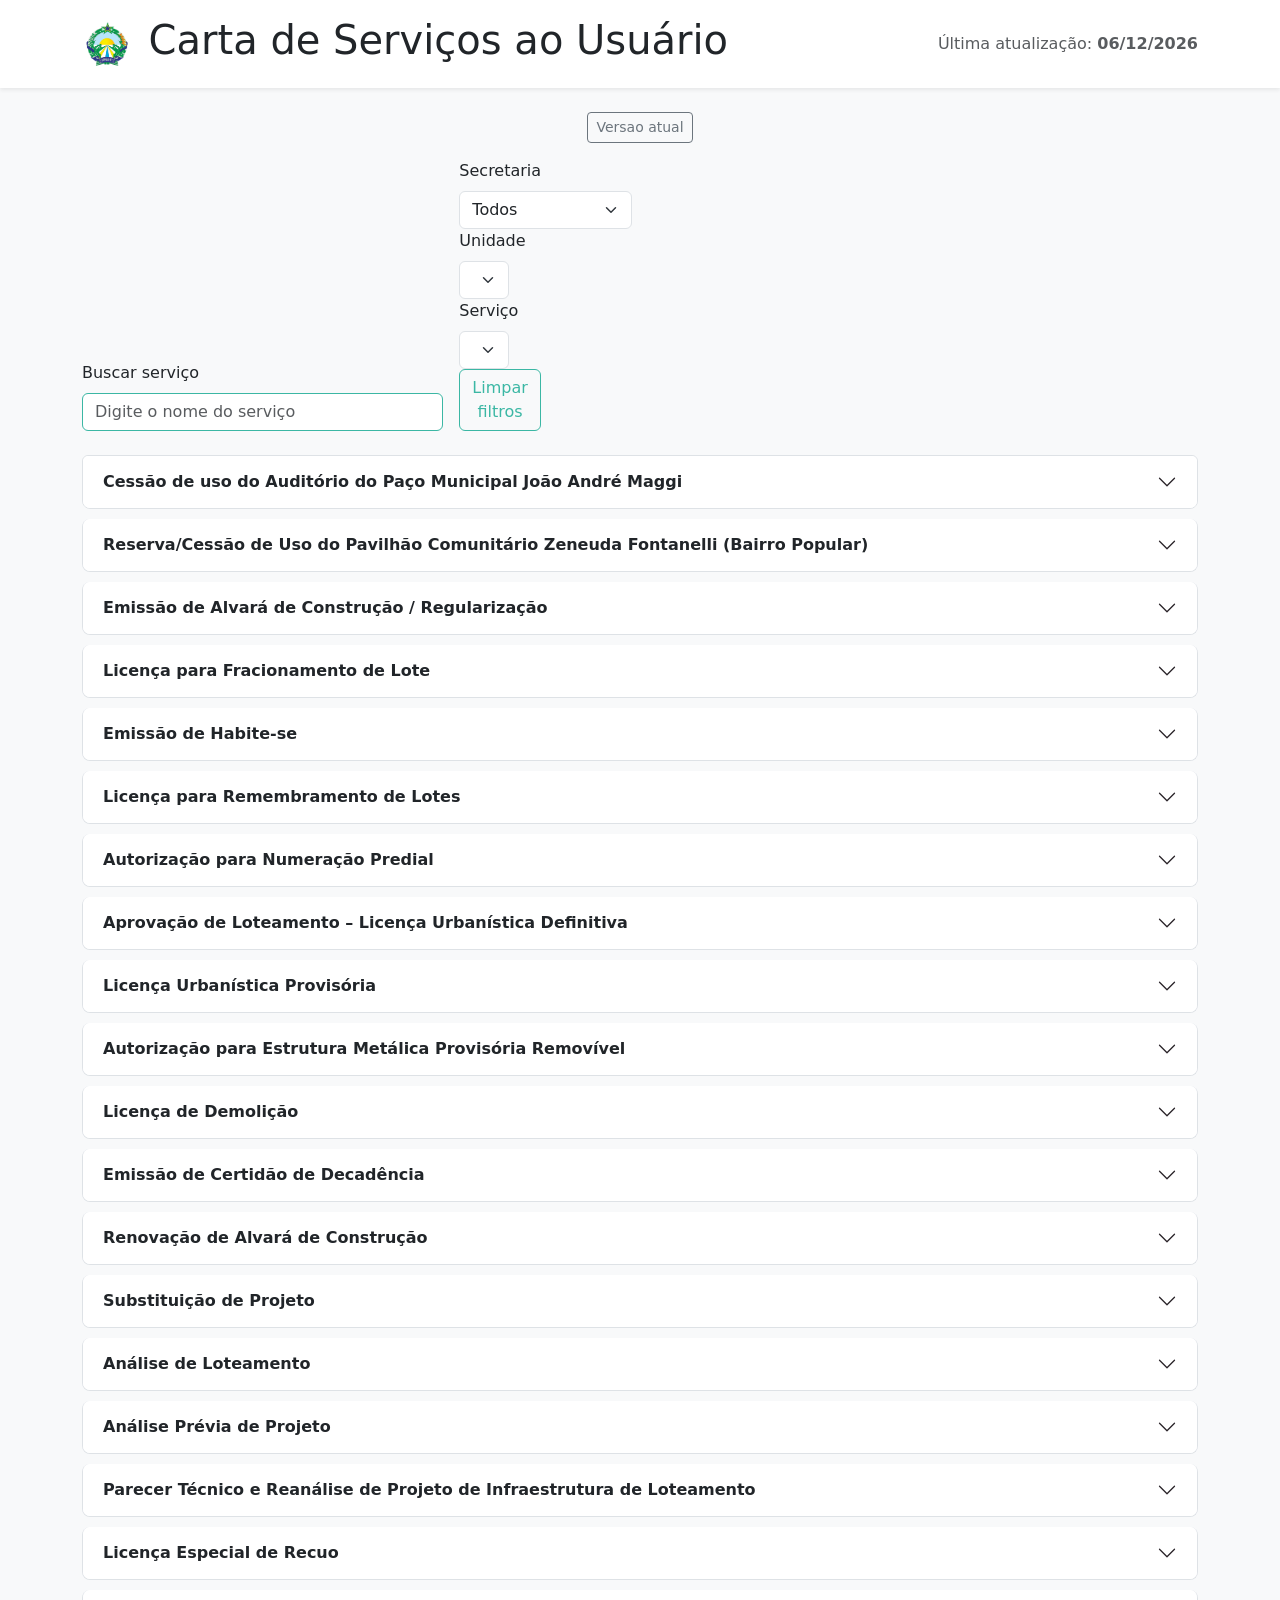
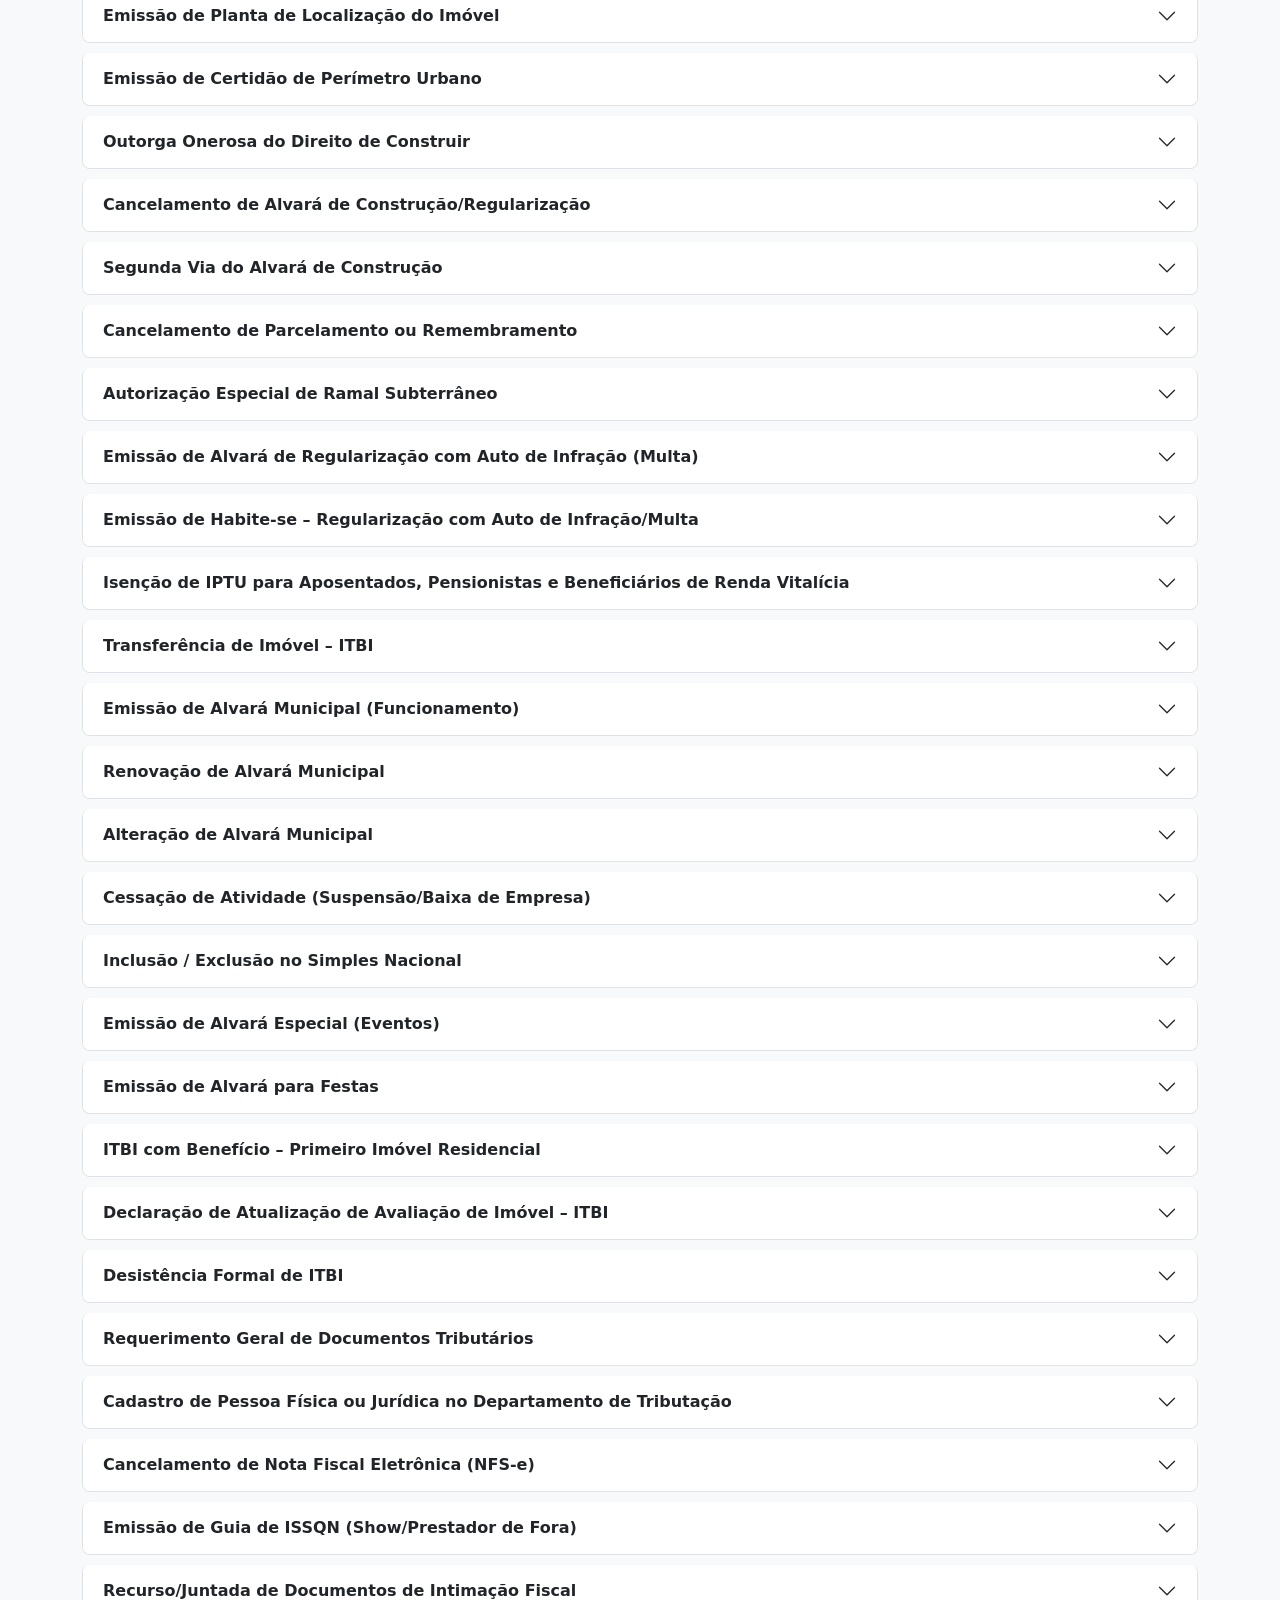
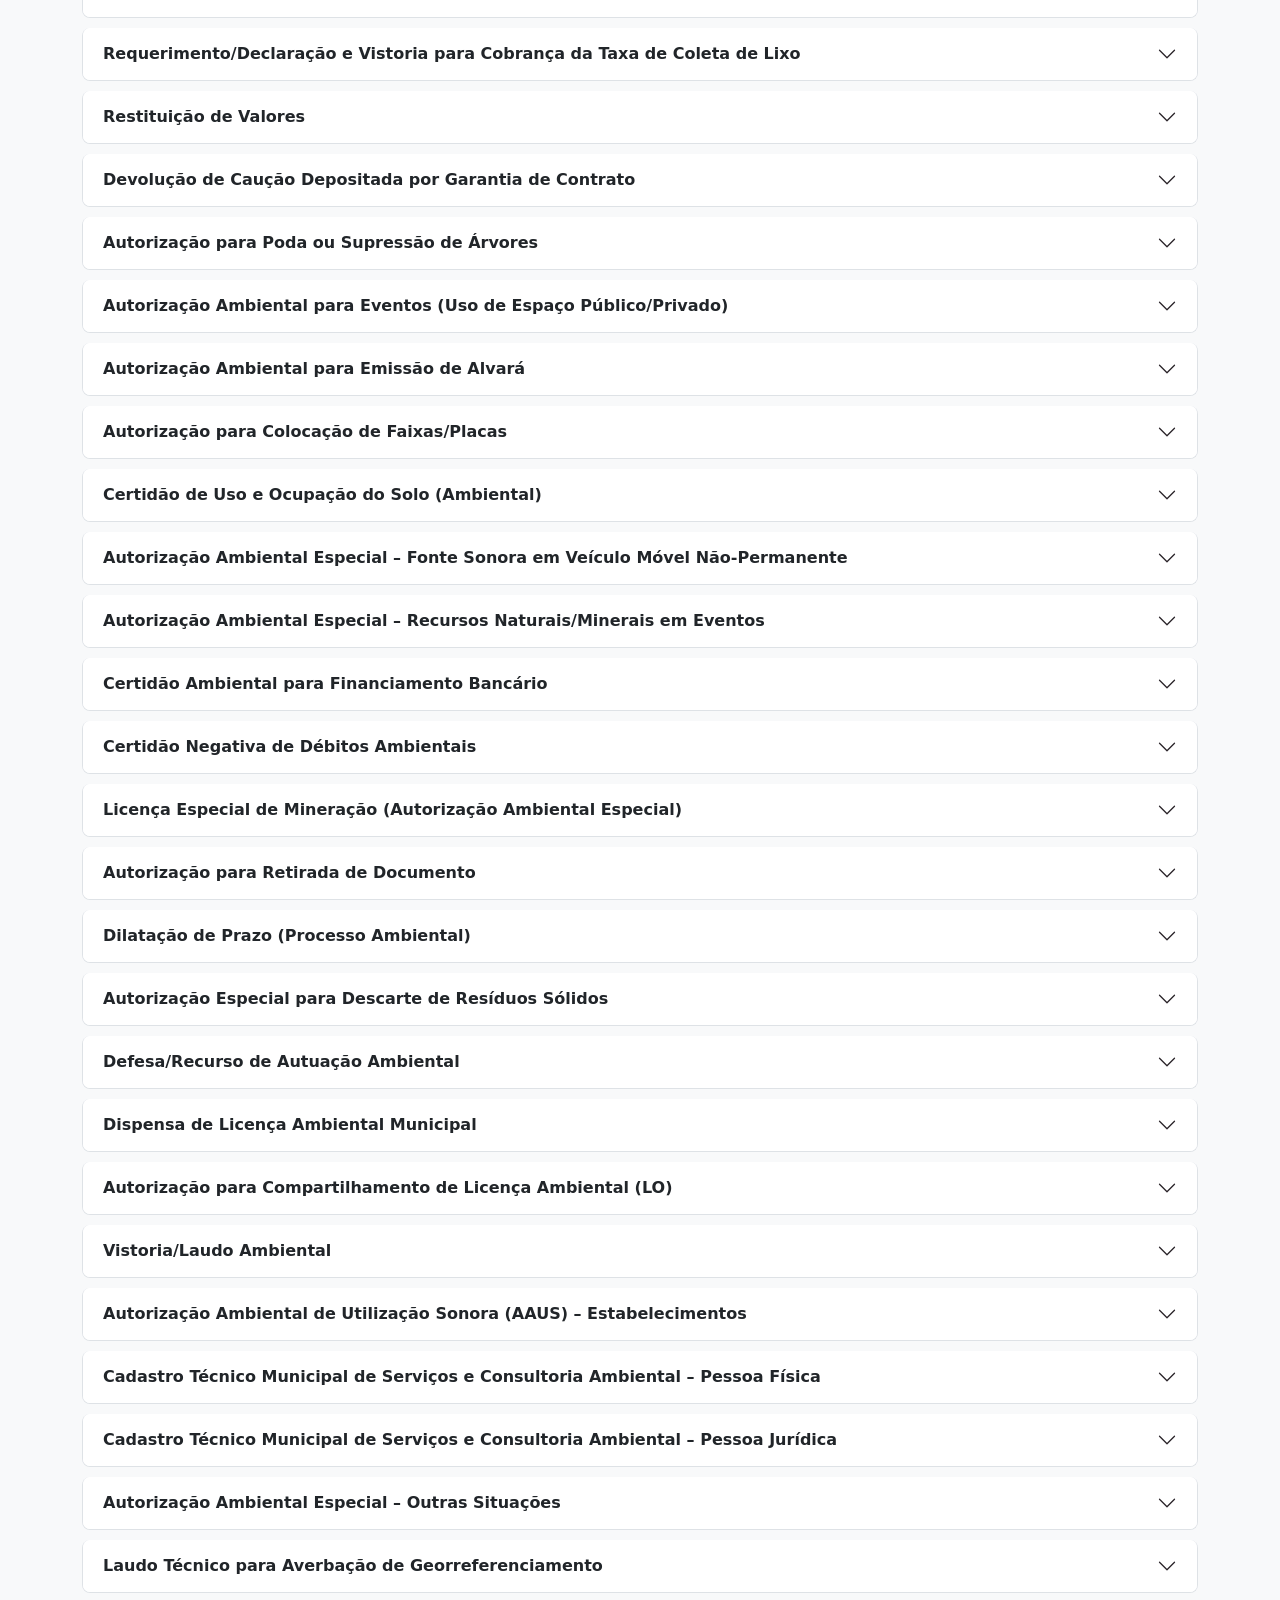
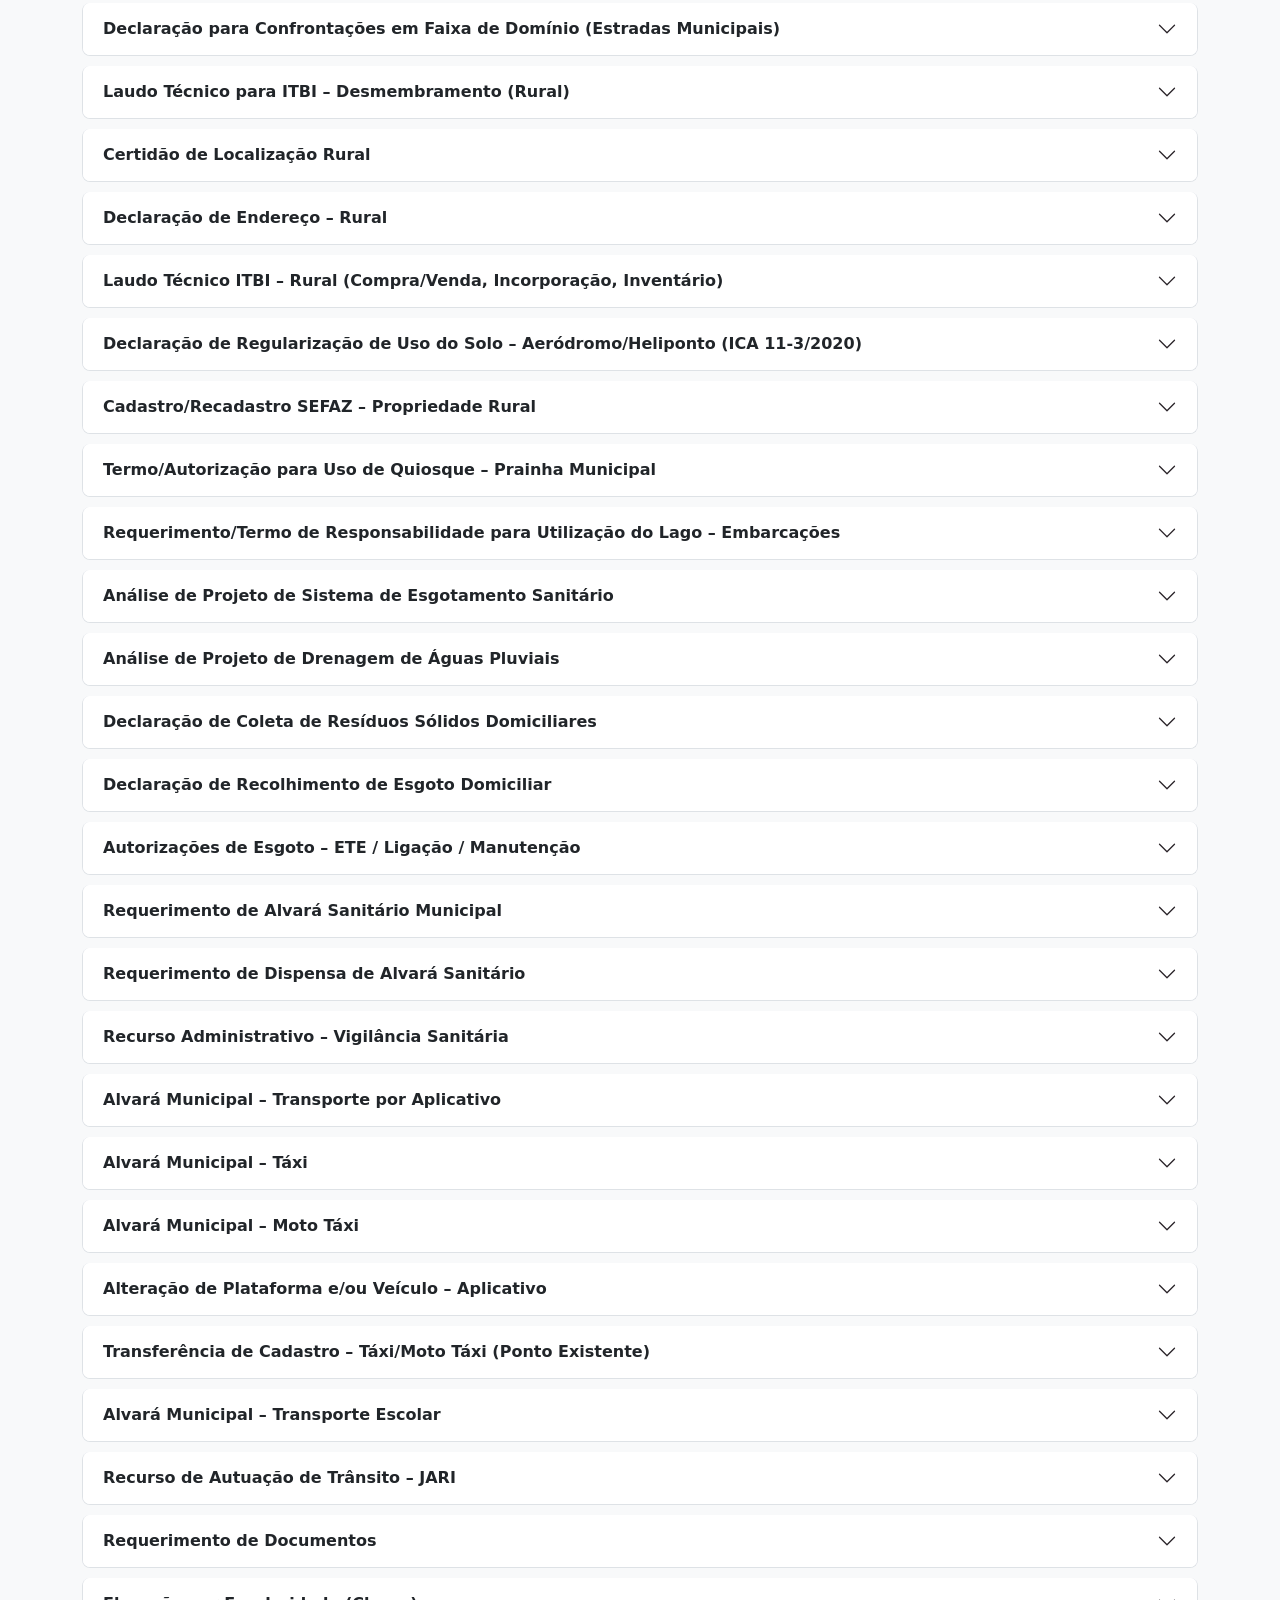
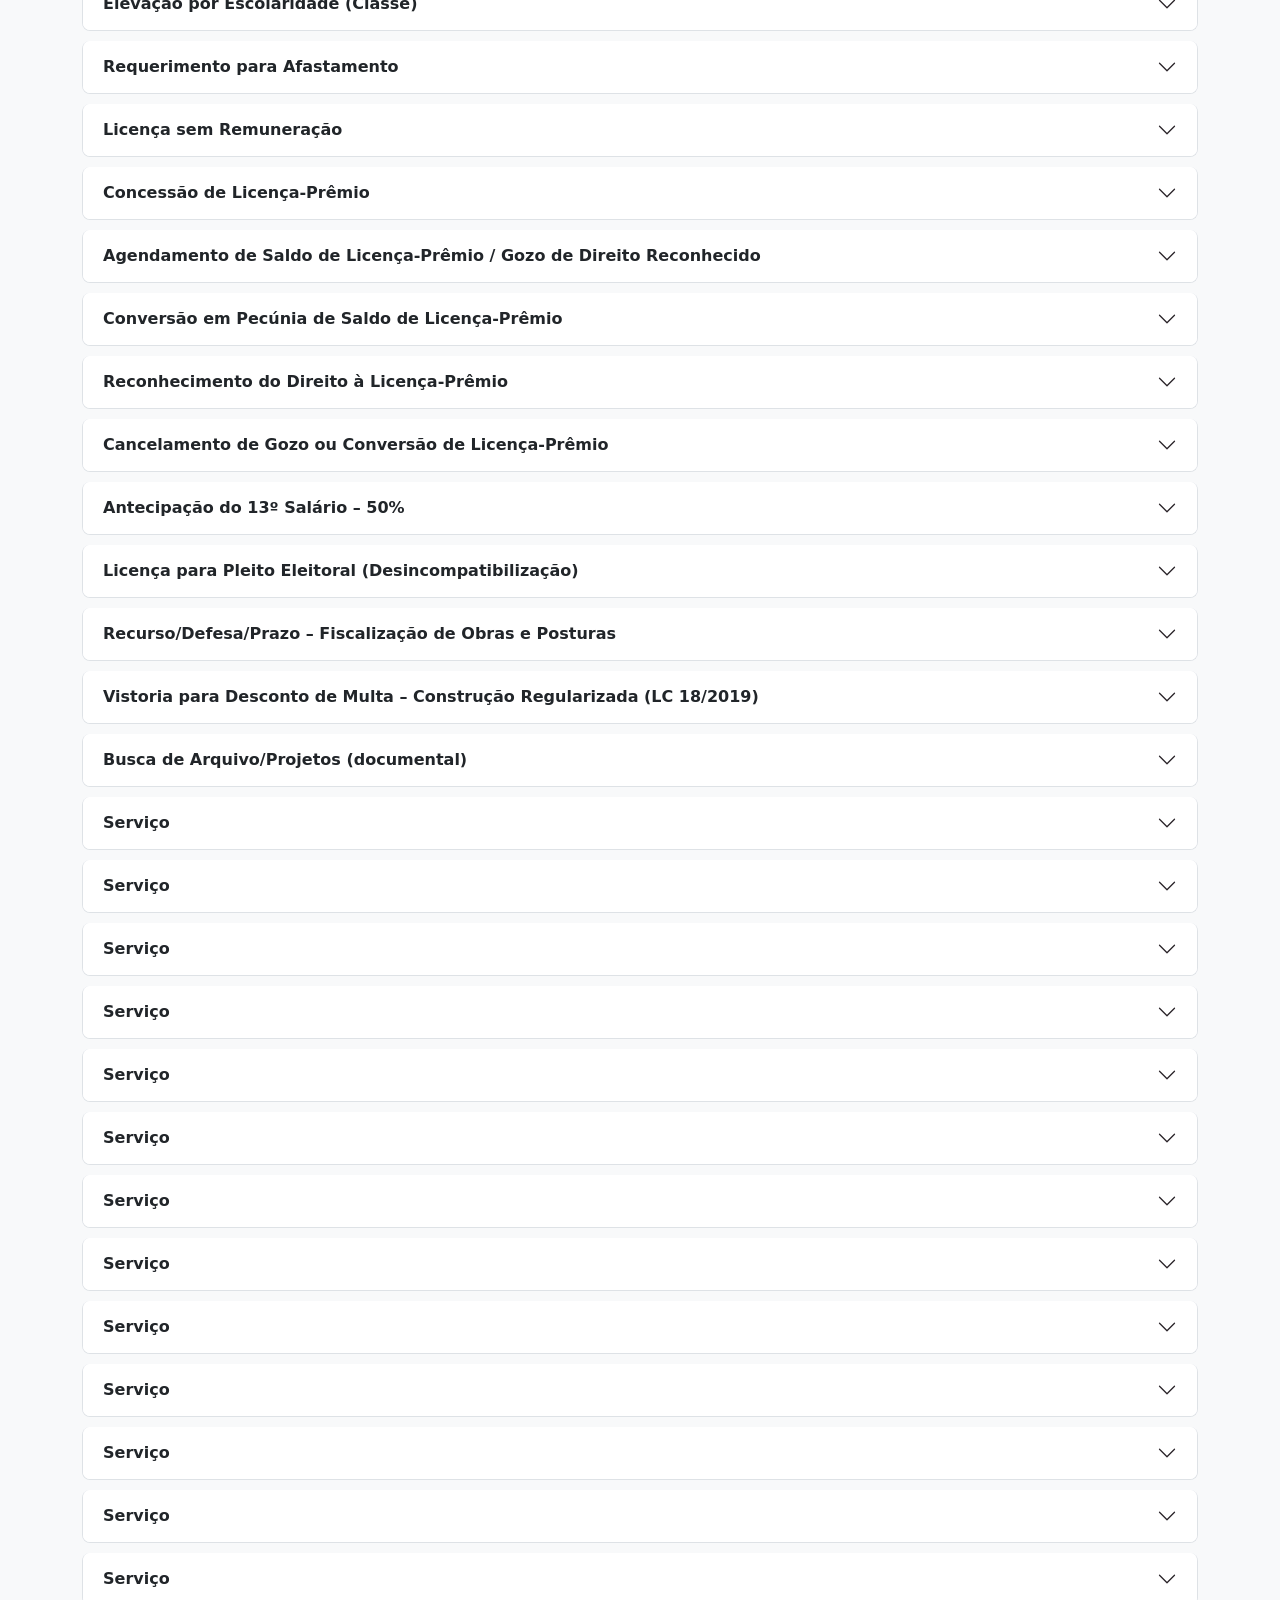
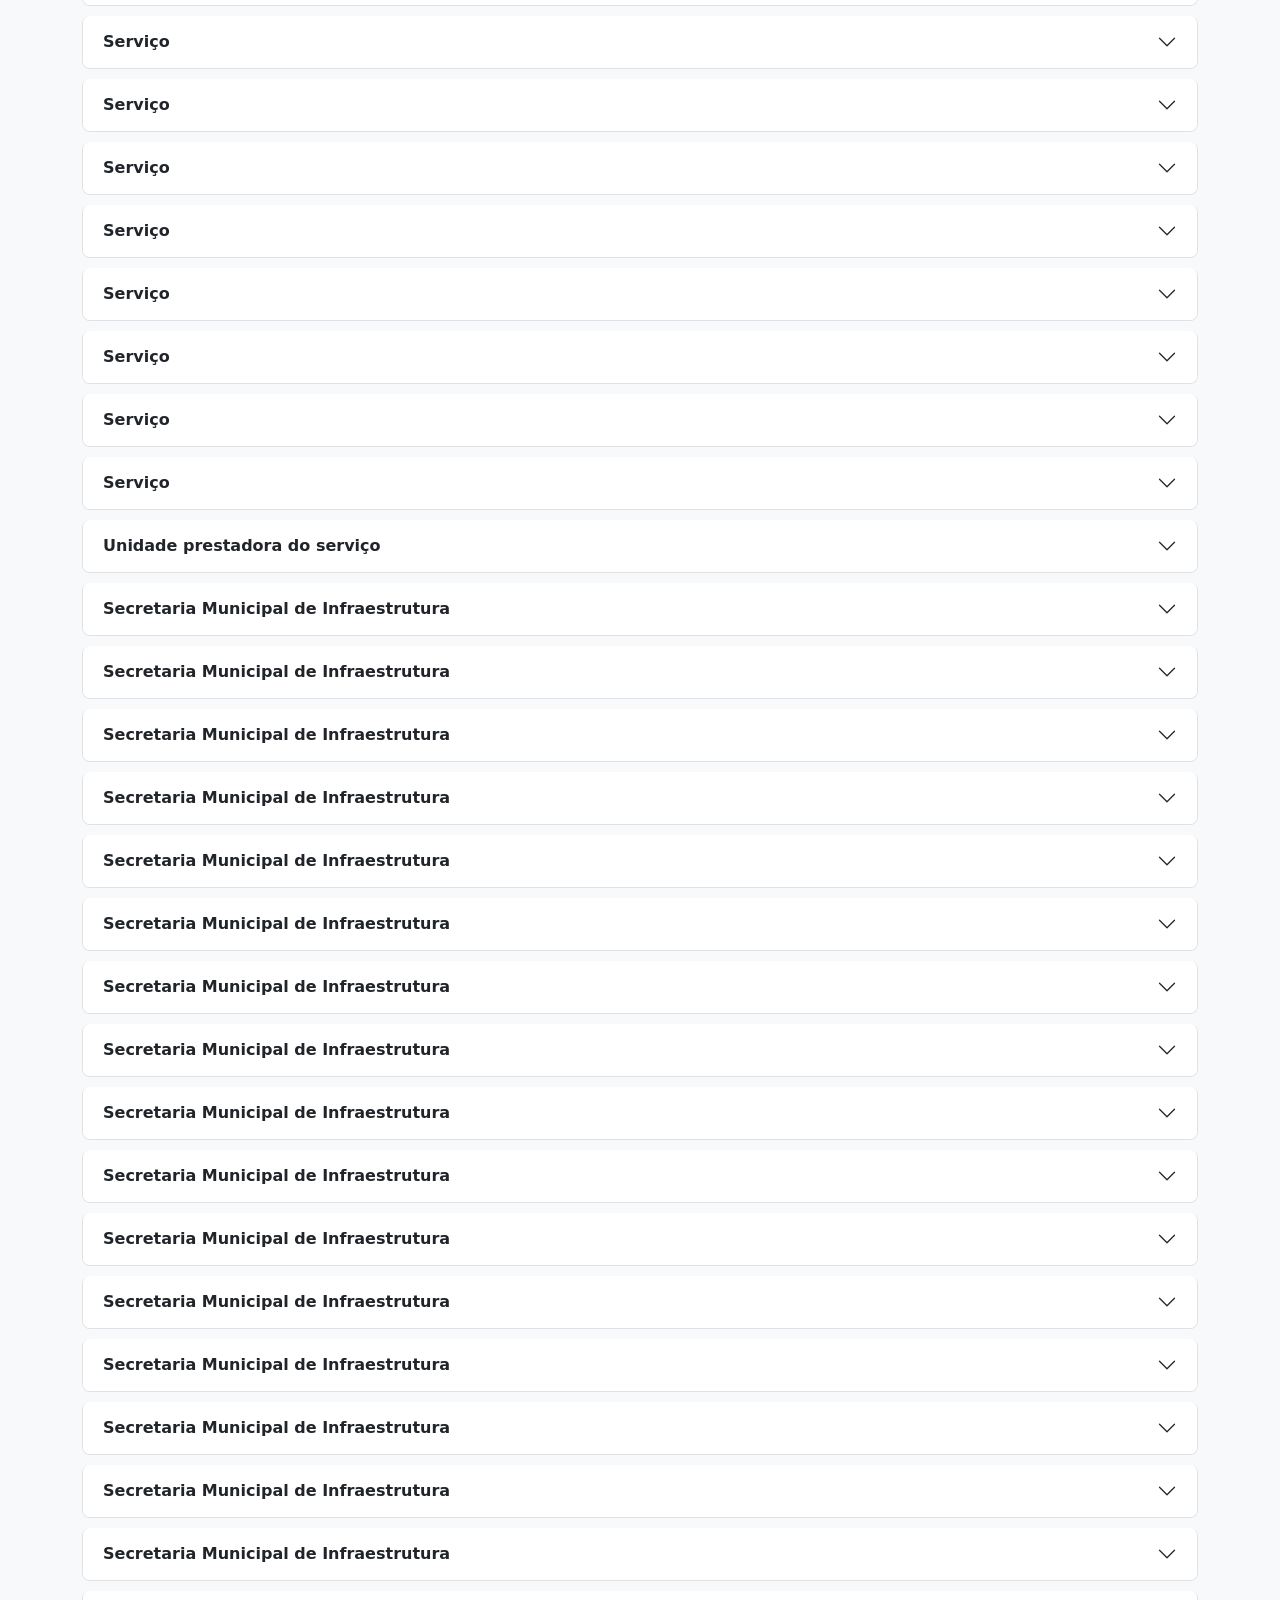
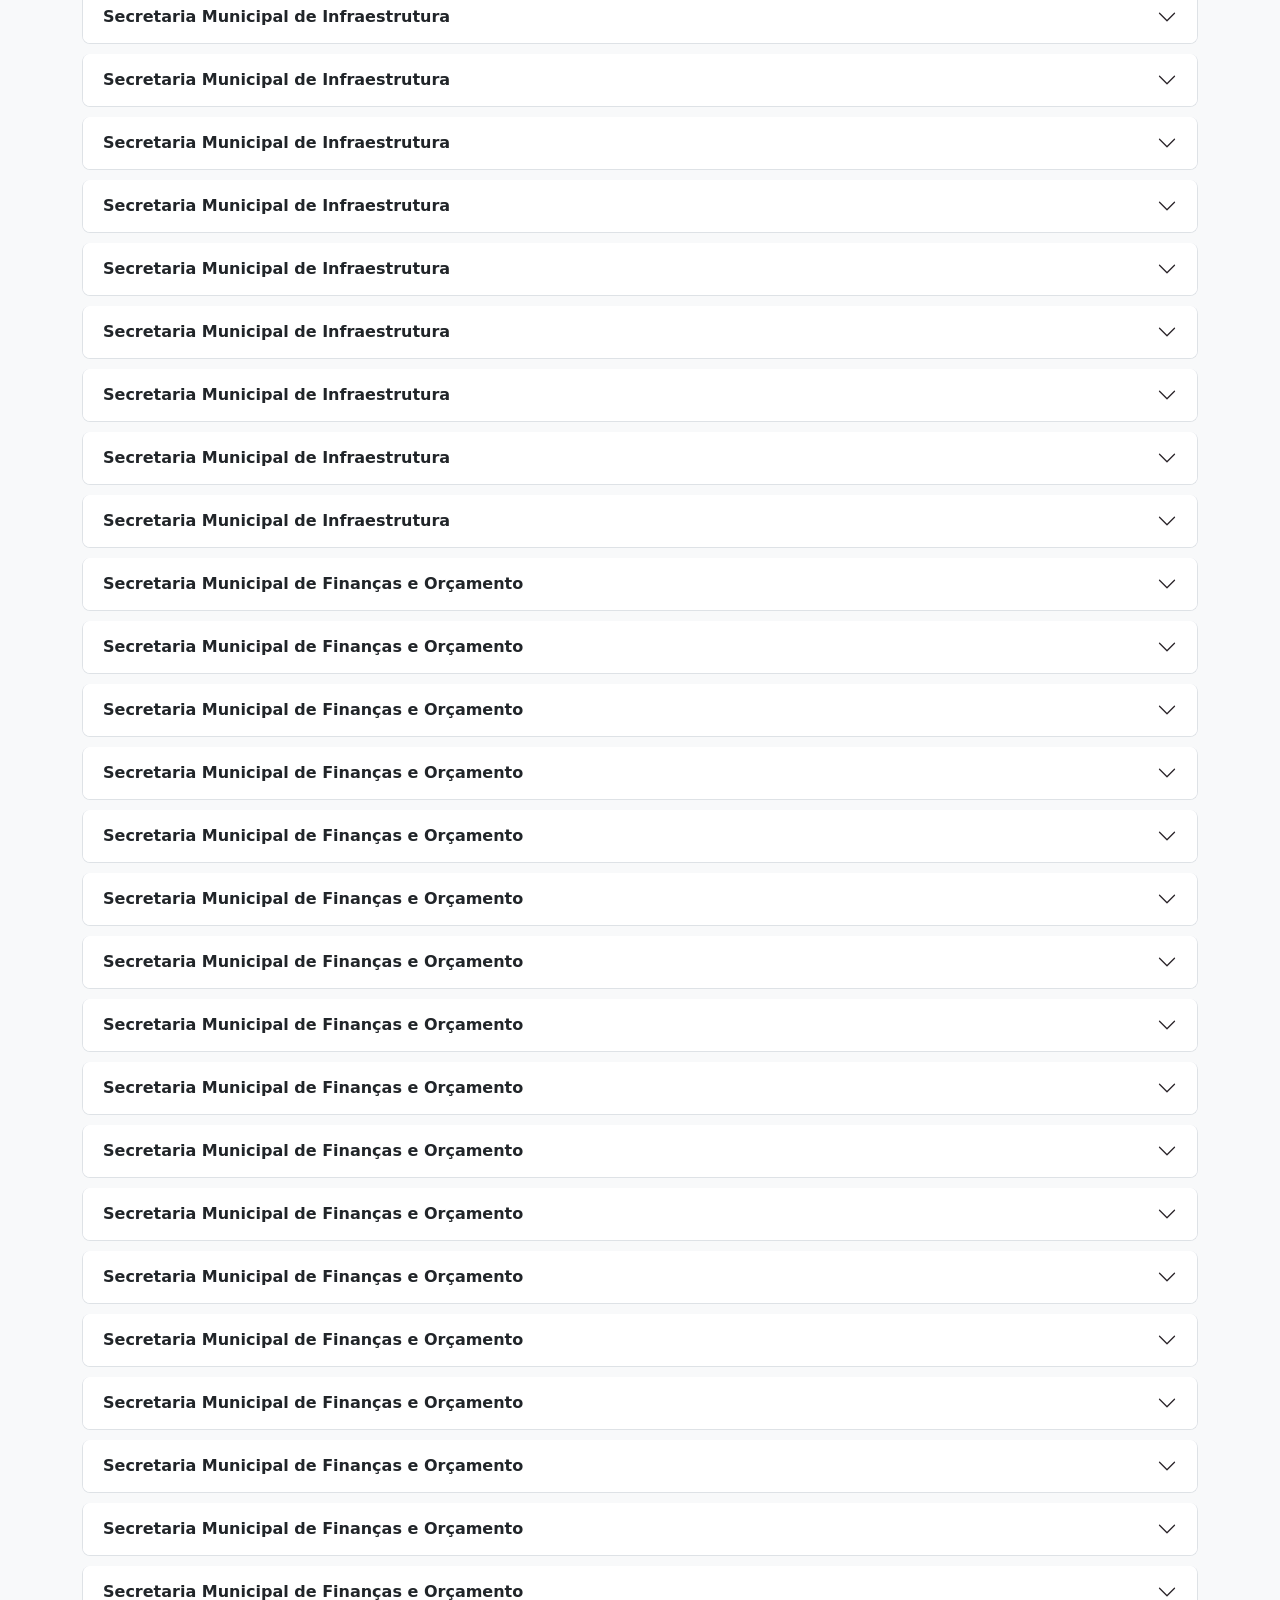
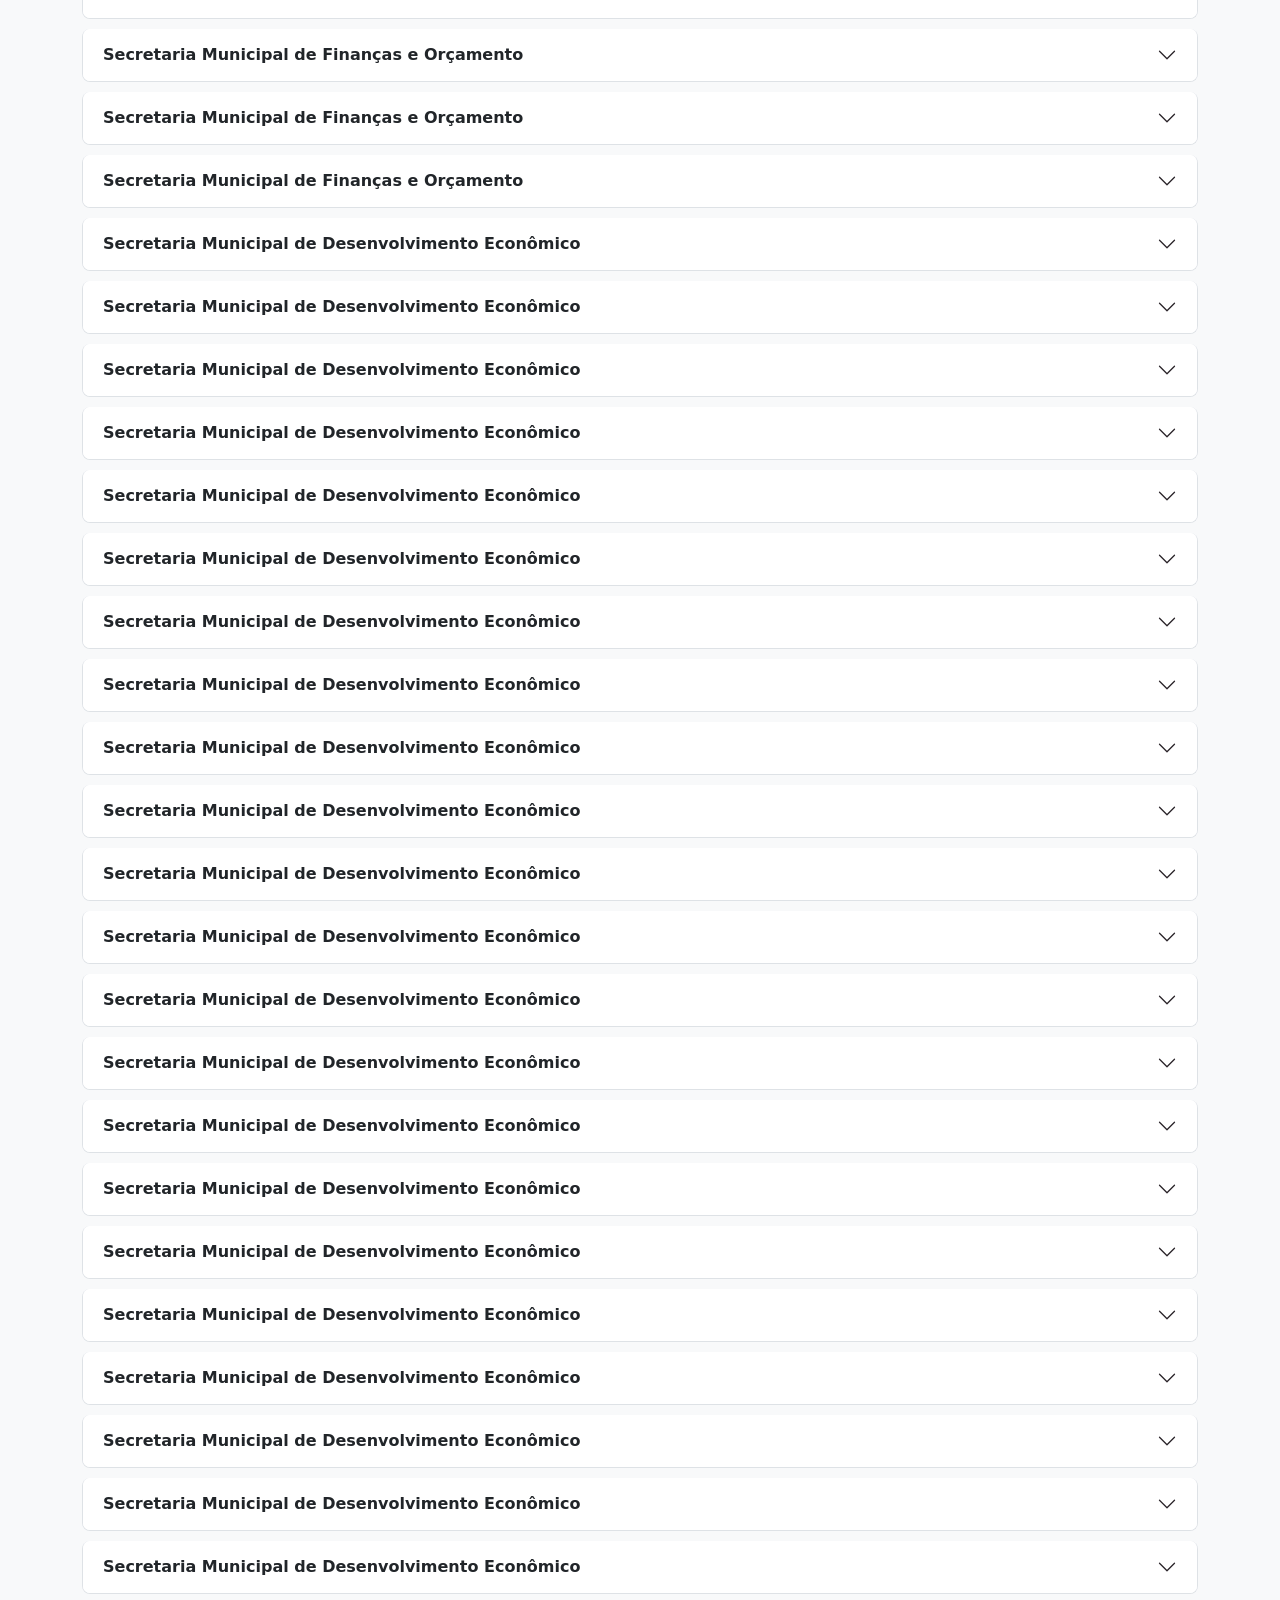
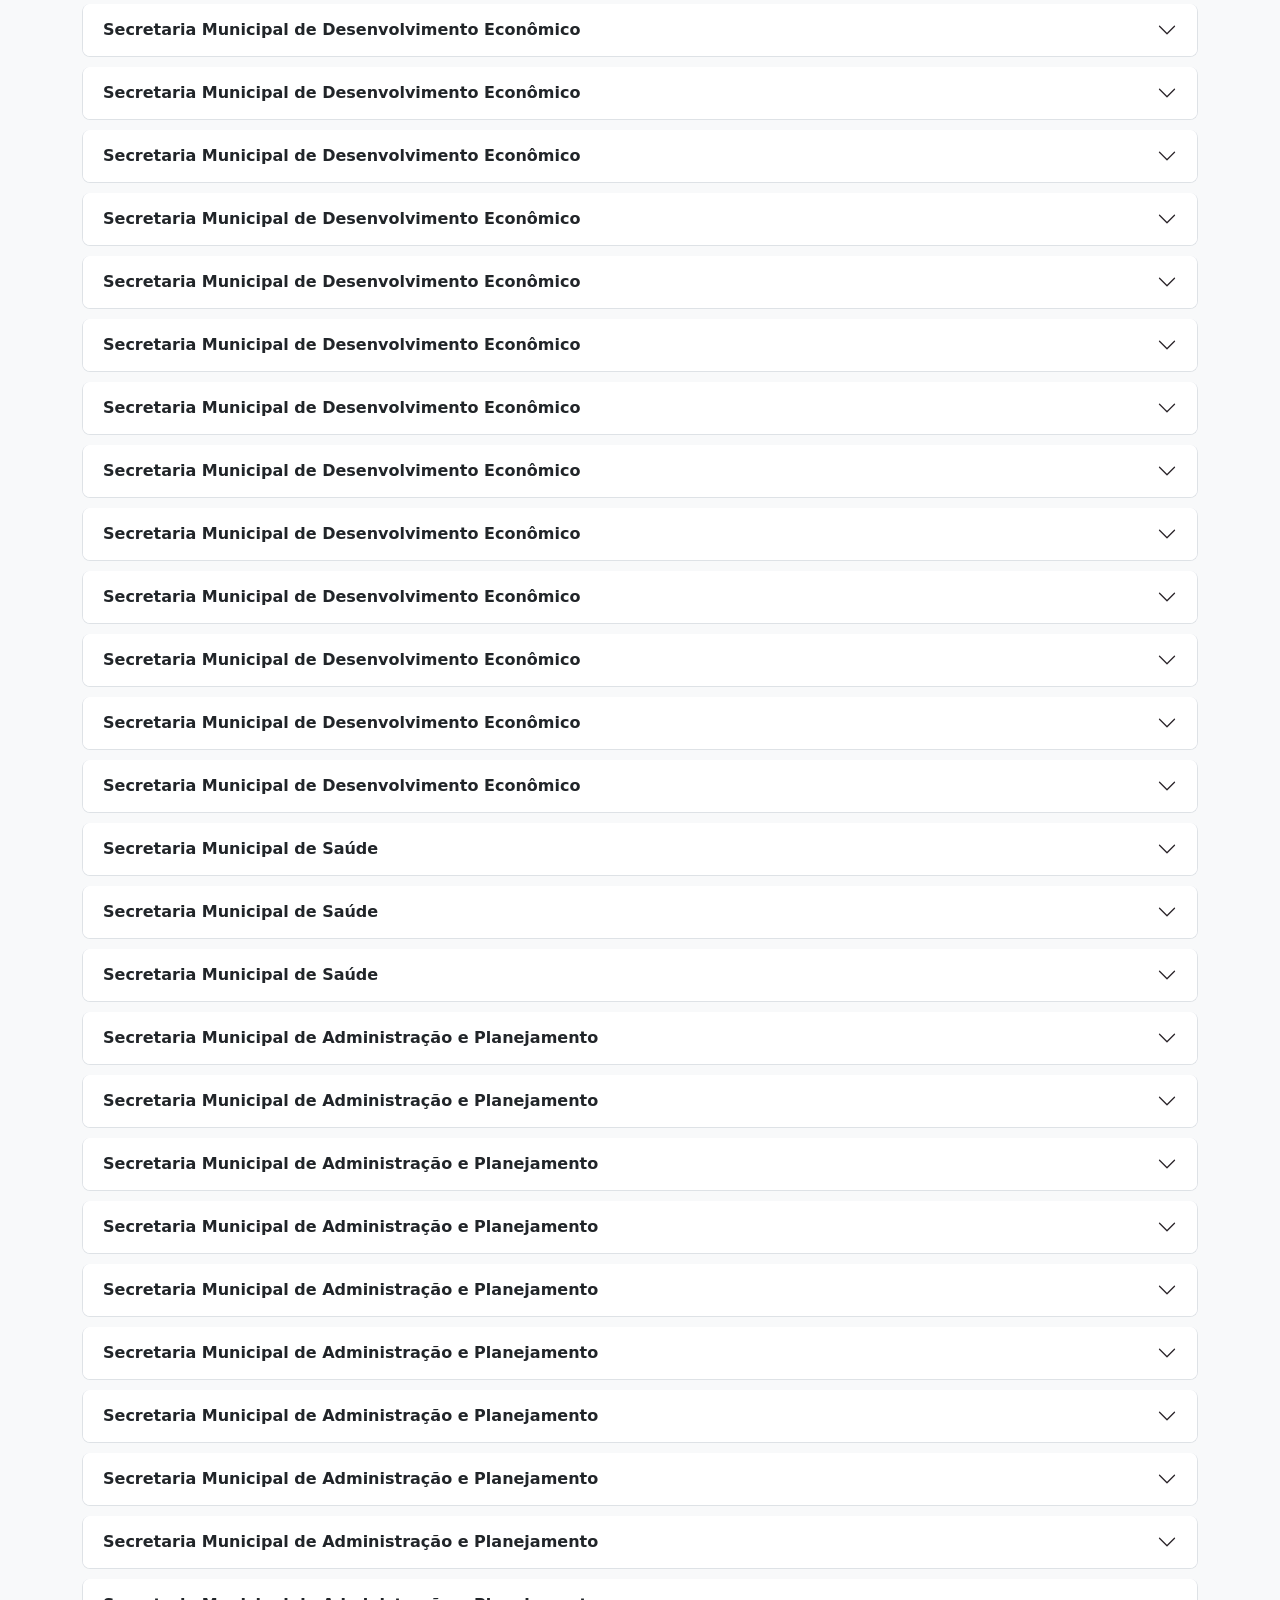
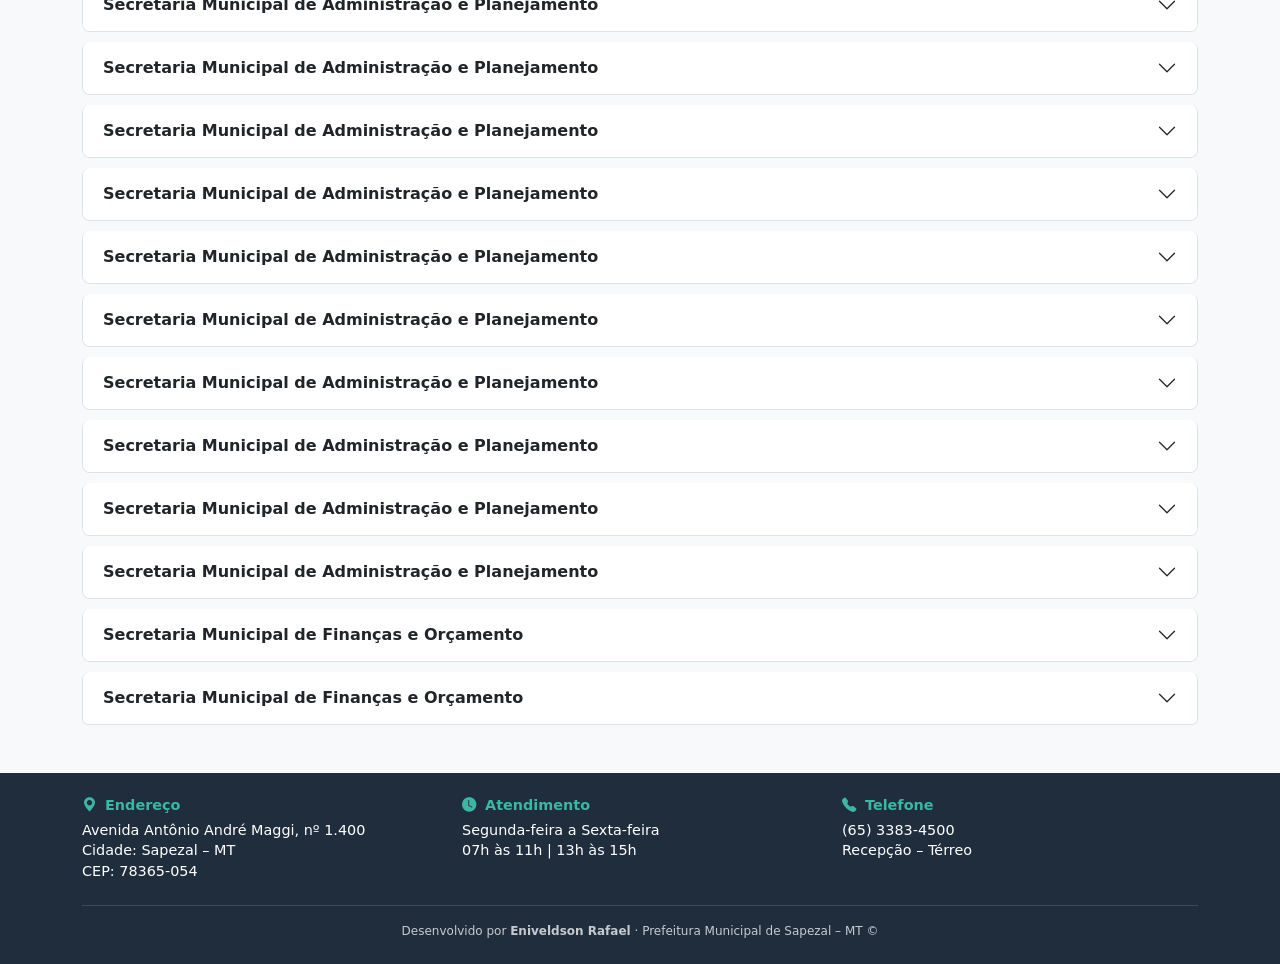
==== commit 51be21df: "BOTAO DE LIMPAR FILTRO ADICIONADO" ====
--- a/index-bootstrap.html
+++ b/index-bootstrap.html
@@ -12,6 +12,10 @@
     <!-- BOOTSTRAP CSS (CDN) -->
     <link href="https://cdn.jsdelivr.net/npm/bootstrap@5.3.8/dist/css/bootstrap.min.css" rel="stylesheet"
         integrity="sha384-sRIl4kxILFvY47J16cr9ZwB07vP4J8+LH7qKQnuqkuIAvNWLzeN8tE5YBujZqJLB" crossorigin="anonymous">
+
+   <link
+  rel="stylesheet"
+  href="https://cdn.jsdelivr.net/npm/bootstrap-icons@1.11.3/font/bootstrap-icons.css">
 </head>
 
 <body class="bg-light">
@@ -118,6 +122,66 @@
     <!-- SEU JS -->
     <script src="app-bootstrap.js"></script>
 
+  <footer class="footer-sapezal mt-5">
+  <div class="container py-4">
+
+    <!-- LINHA PRINCIPAL -->
+    <div class="row gy-4">
+
+      <!-- ENDEREÇO -->
+      <div class="col-12 col-md-4">
+        <h6 class="footer-titulo">
+          <i class="bi bi-geo-alt-fill me-1"></i>
+          Endereço
+        </h6>
+        <p class="footer-texto">
+          Avenida Antônio André Maggi, nº 1.400<br>
+          Cidade: Sapezal – MT<br>
+          CEP: 78365‑054
+        </p>
+      </div>
+
+      <!-- ATENDIMENTO -->
+      <div class="col-12 col-md-4">
+        <h6 class="footer-titulo">
+          <i class="bi bi-clock-fill me-1"></i>
+          Atendimento
+        </h6>
+        <p class="footer-texto">
+          Segunda‑feira a Sexta‑feira<br>
+          07h às 11h | 13h às 15h
+        </p>
+      </div>
+
+      <!-- TELEFONE -->
+      <div class="col-12 col-md-4">
+        <h6 class="footer-titulo">
+          <i class="bi bi-telephone-fill me-1"></i>
+          Telefone
+        </h6>
+        <p class="footer-texto">
+          <a href="tel:+556533834500" class="footer-link">
+            (65) 3383‑4500
+          </a><br>
+          Recepção – Térreo
+        </p>
+      </div>
+
+    </div>
+
+    <!-- LINHA DE CRÉDITOS -->
+    <div class="footer-creditos mt-4 pt-3">
+      <p class="mb-0">
+        Desenvolvido por <strong>Eniveldson Rafael</strong> ·
+        Prefeitura Municipal de Sapezal – MT ©
+        <span id="anoAtual"></span>
+      </p>
+    </div>
+
+  </div>
+</footer>
+
+
 </body>
 
 </html>
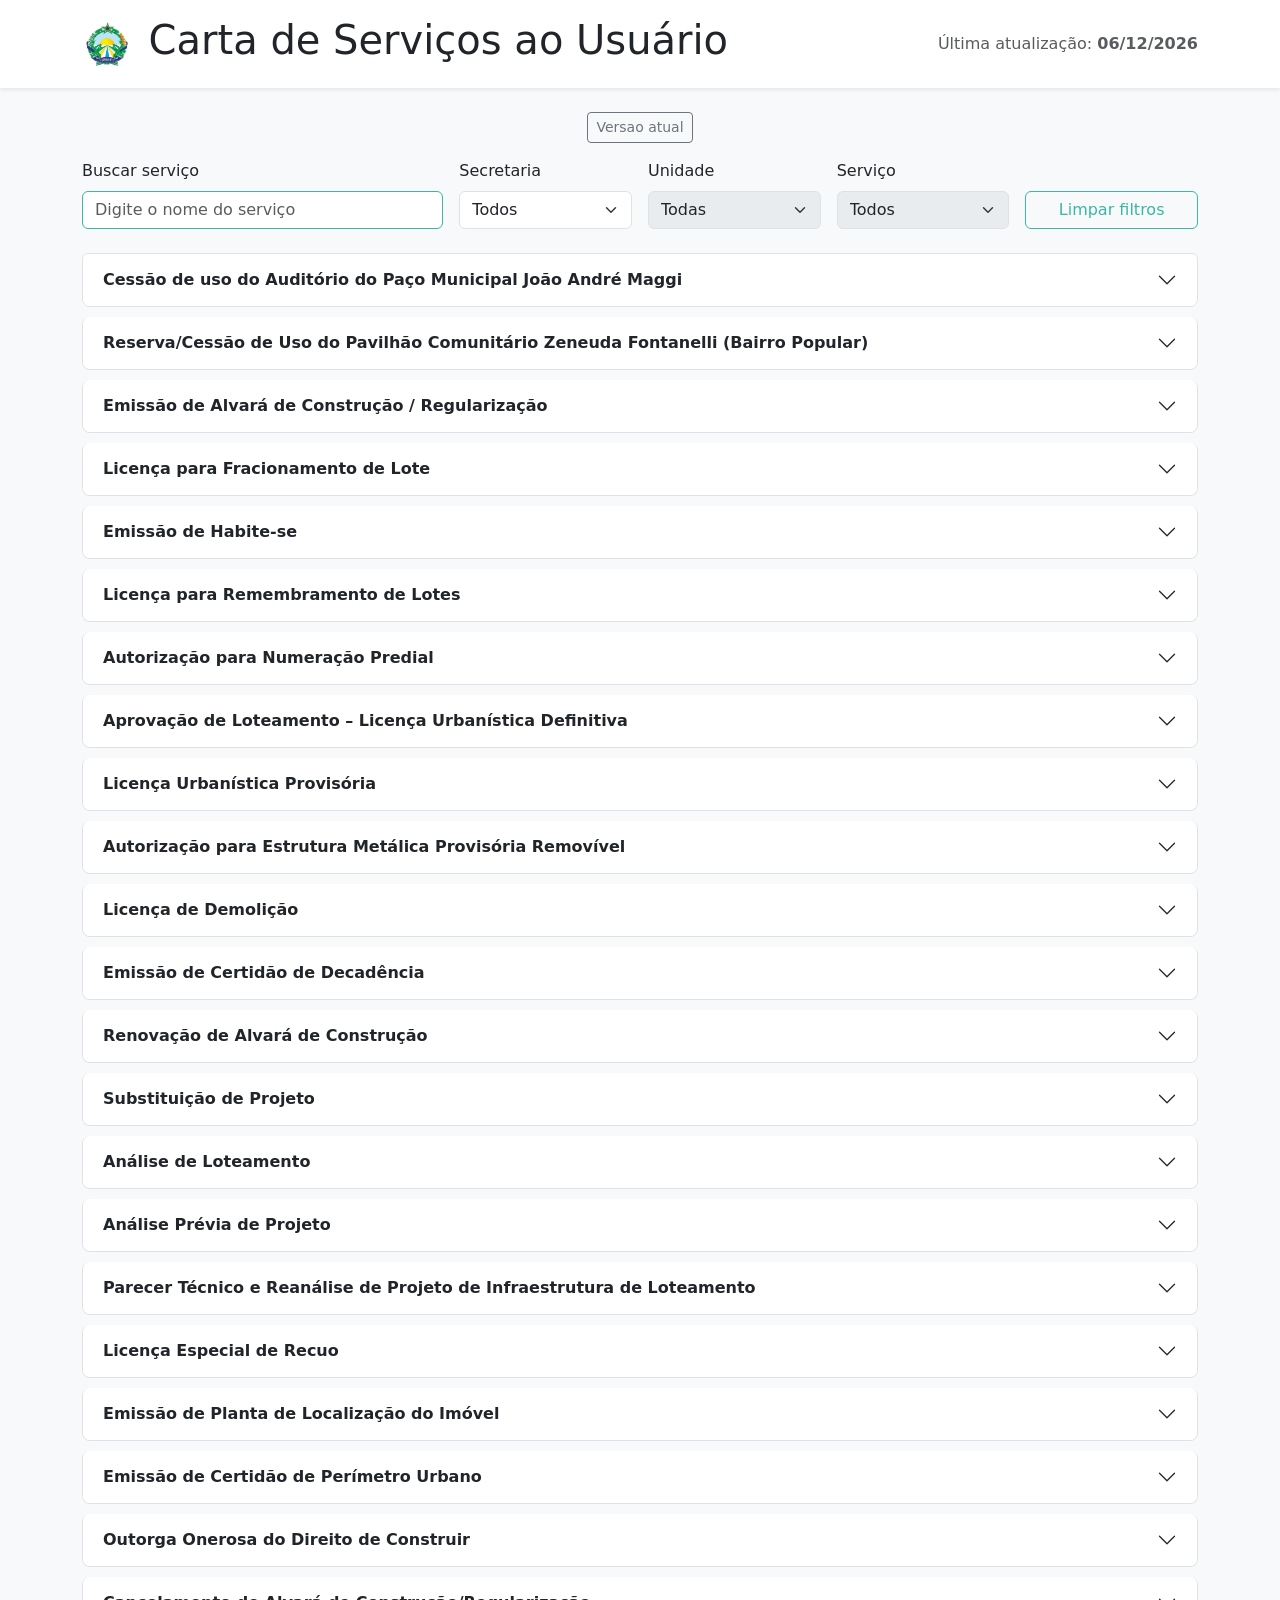
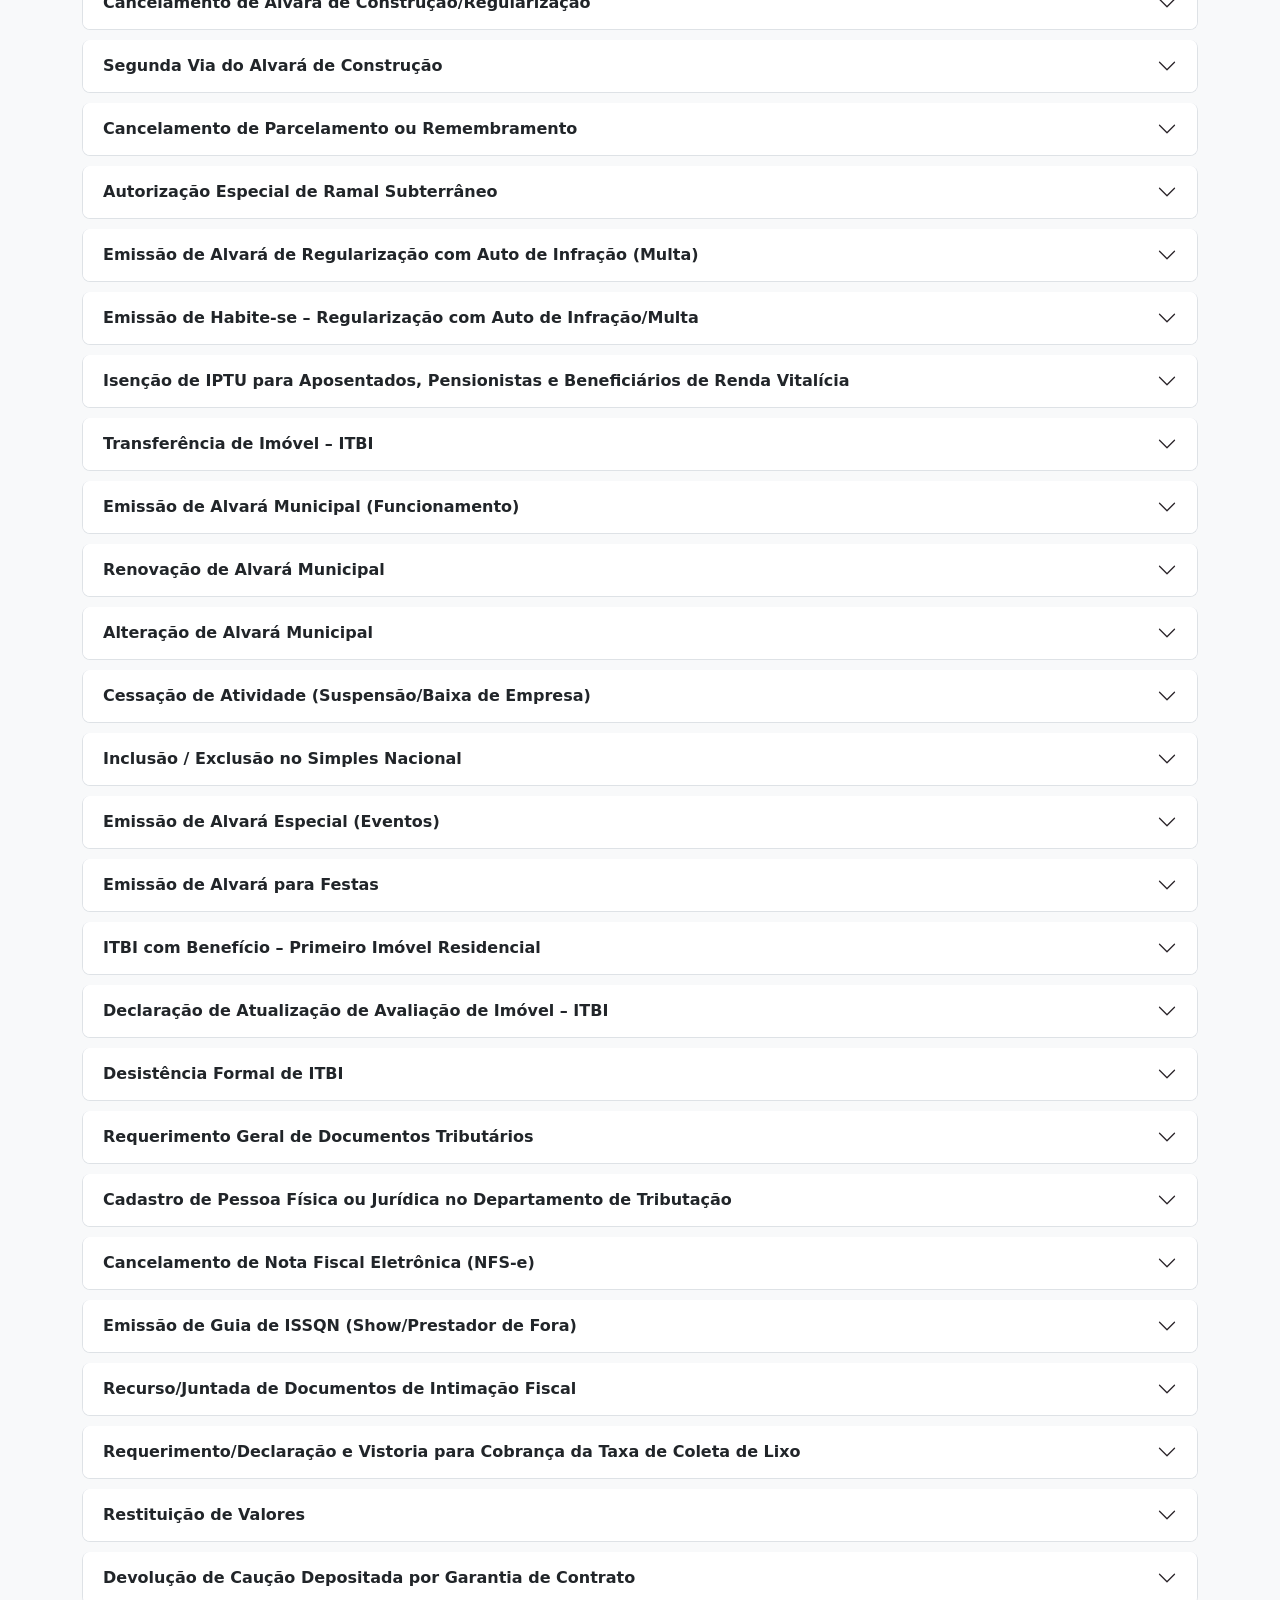
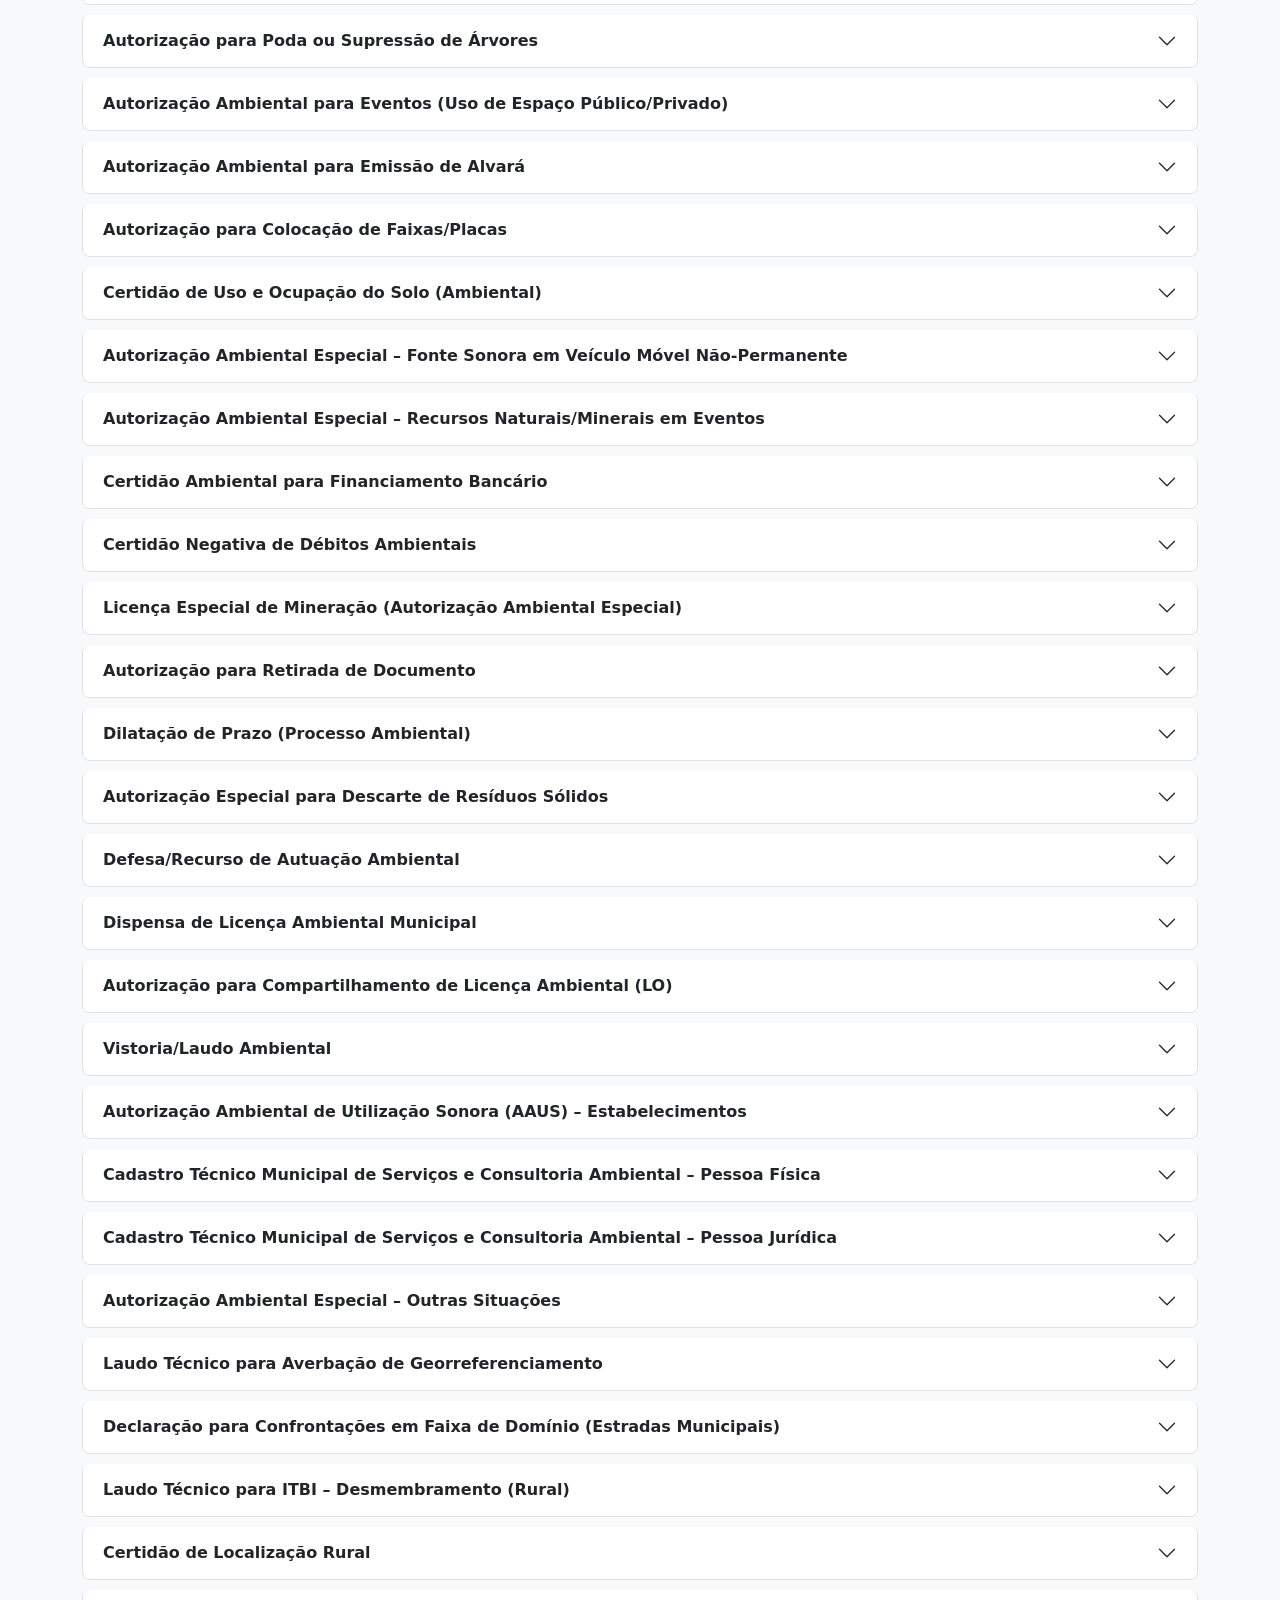
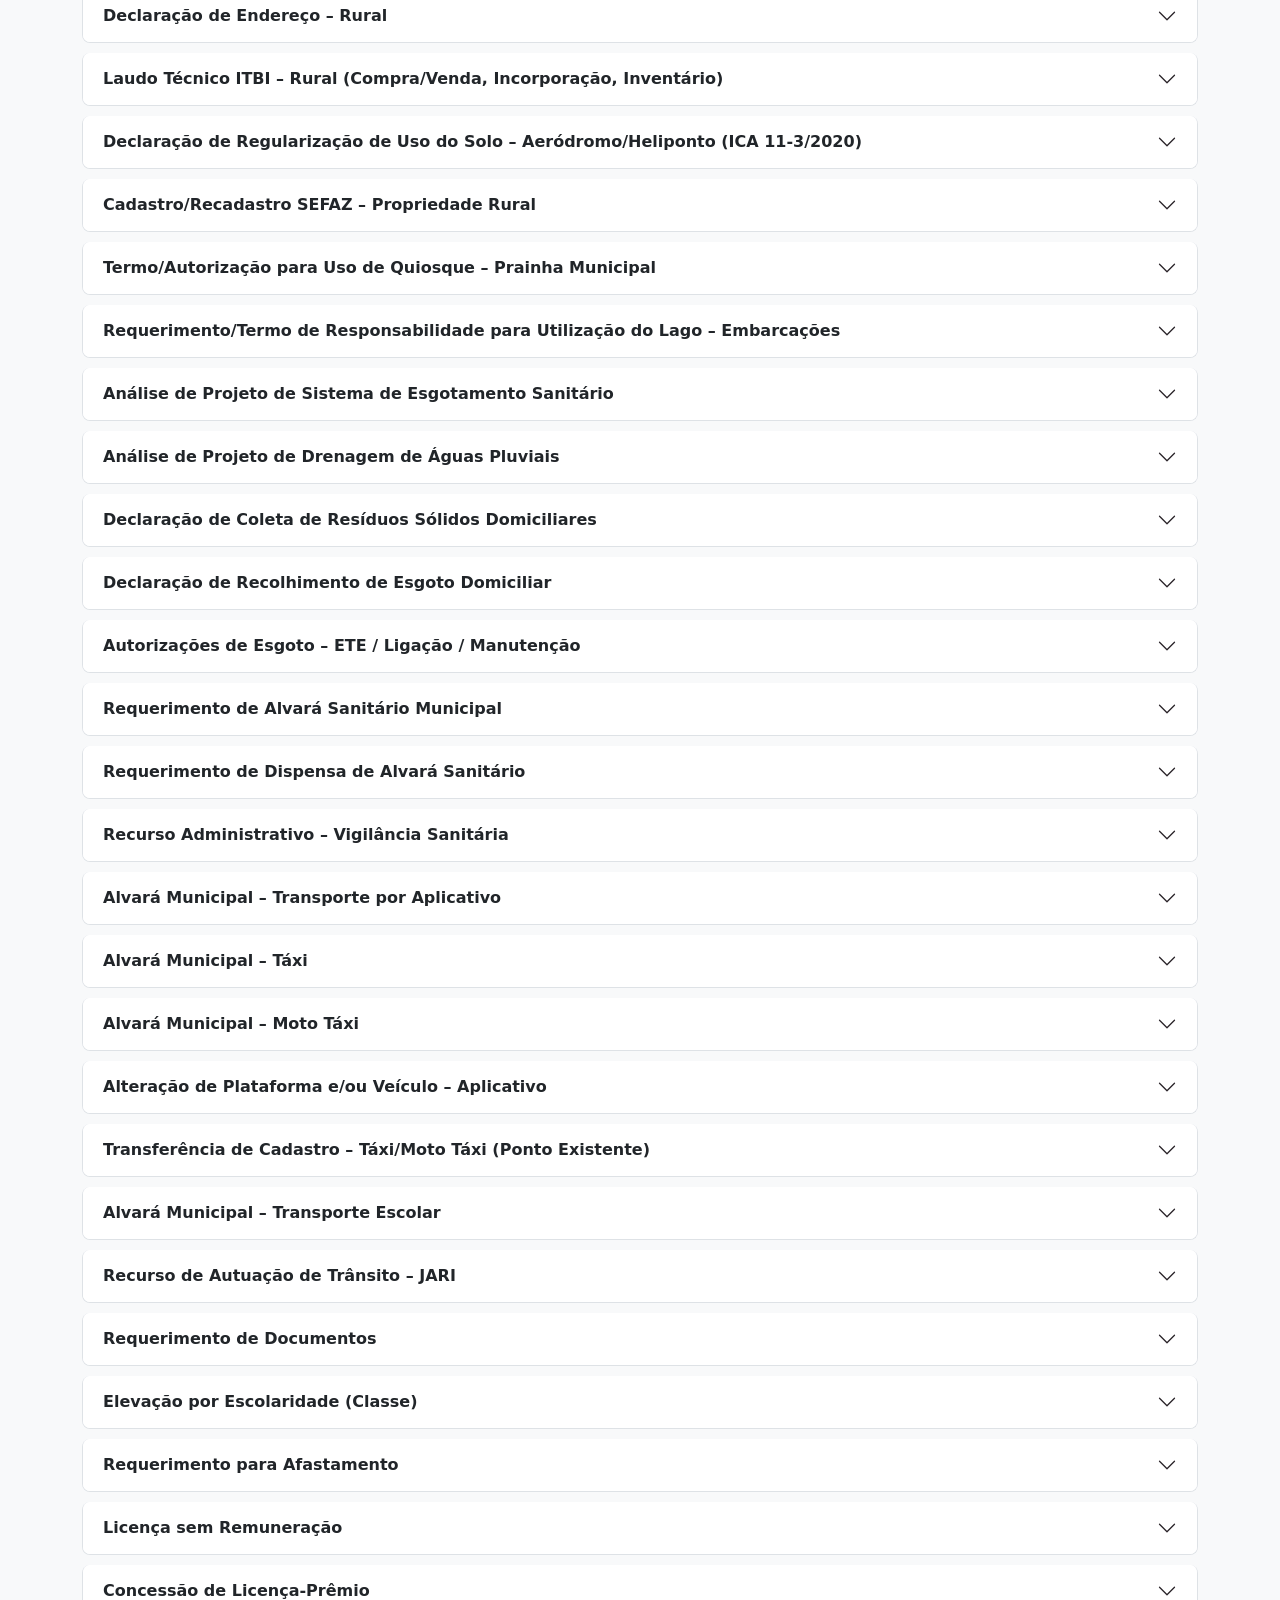
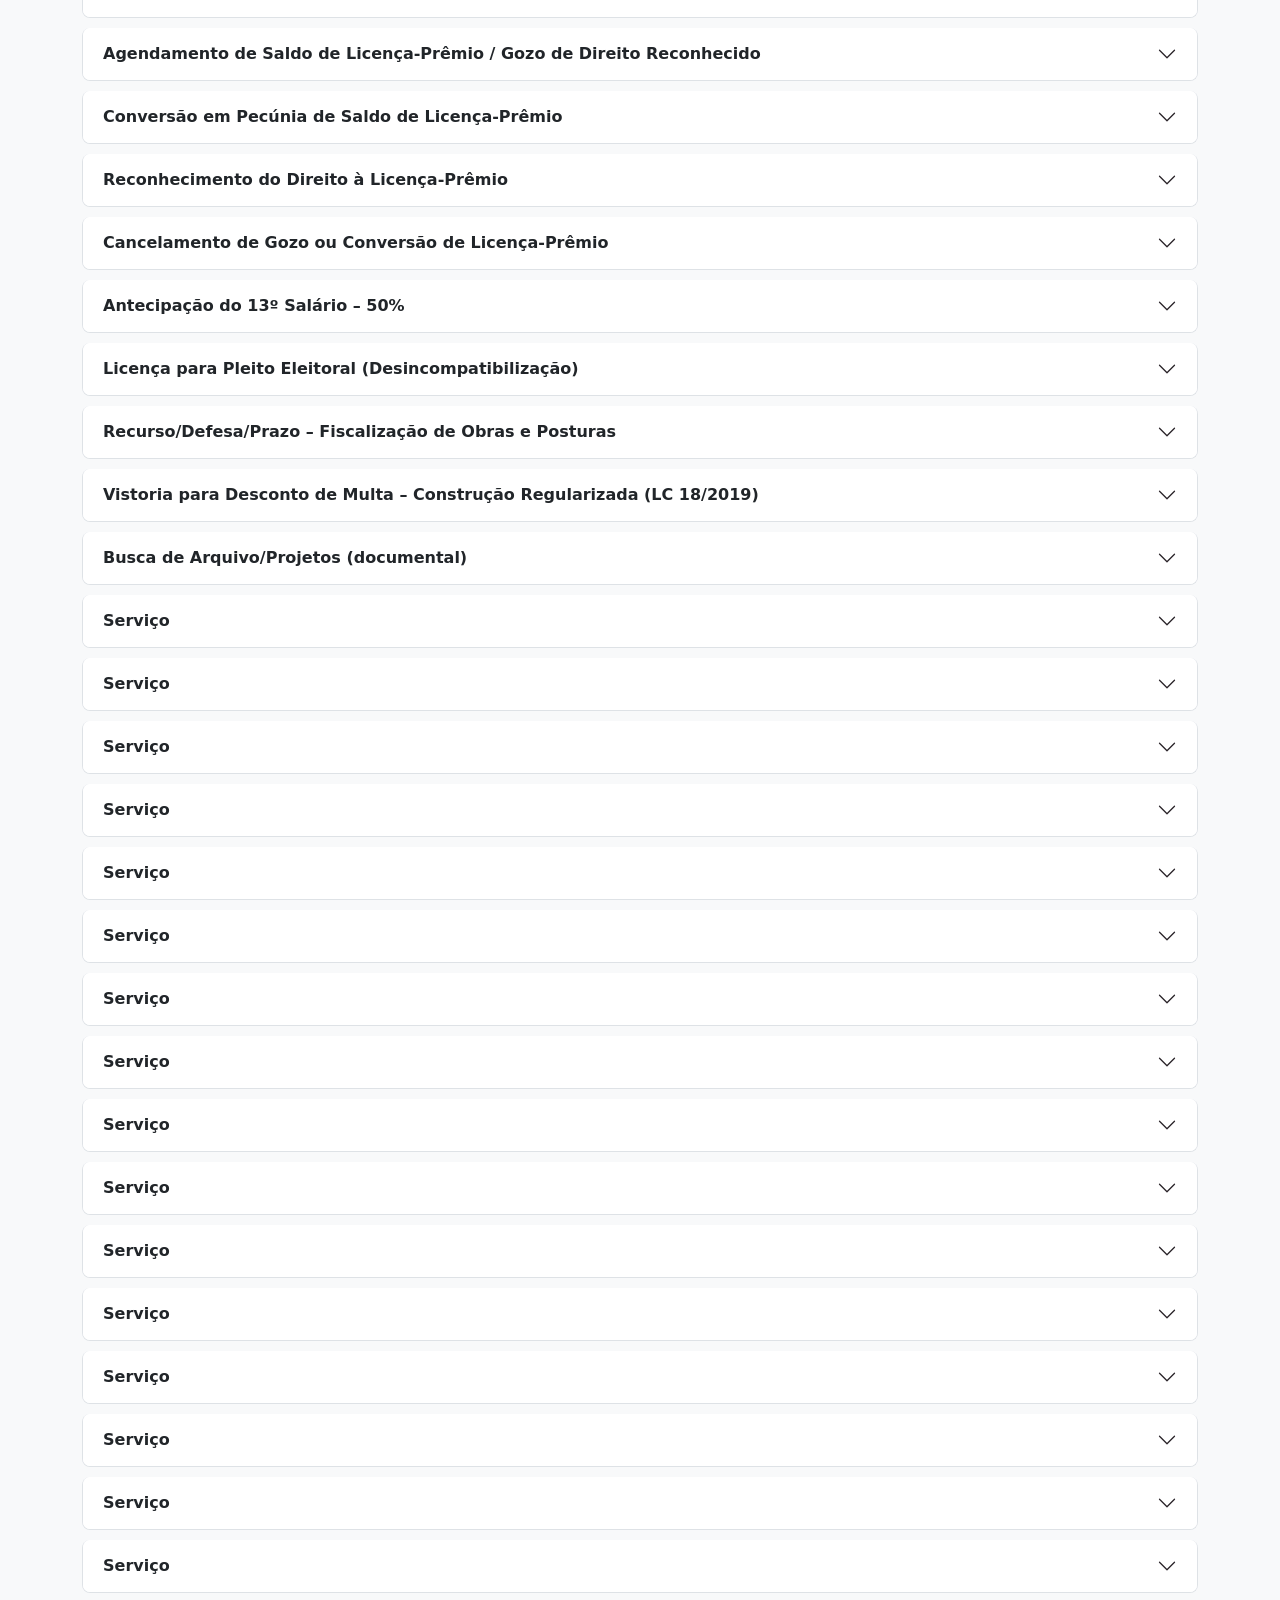
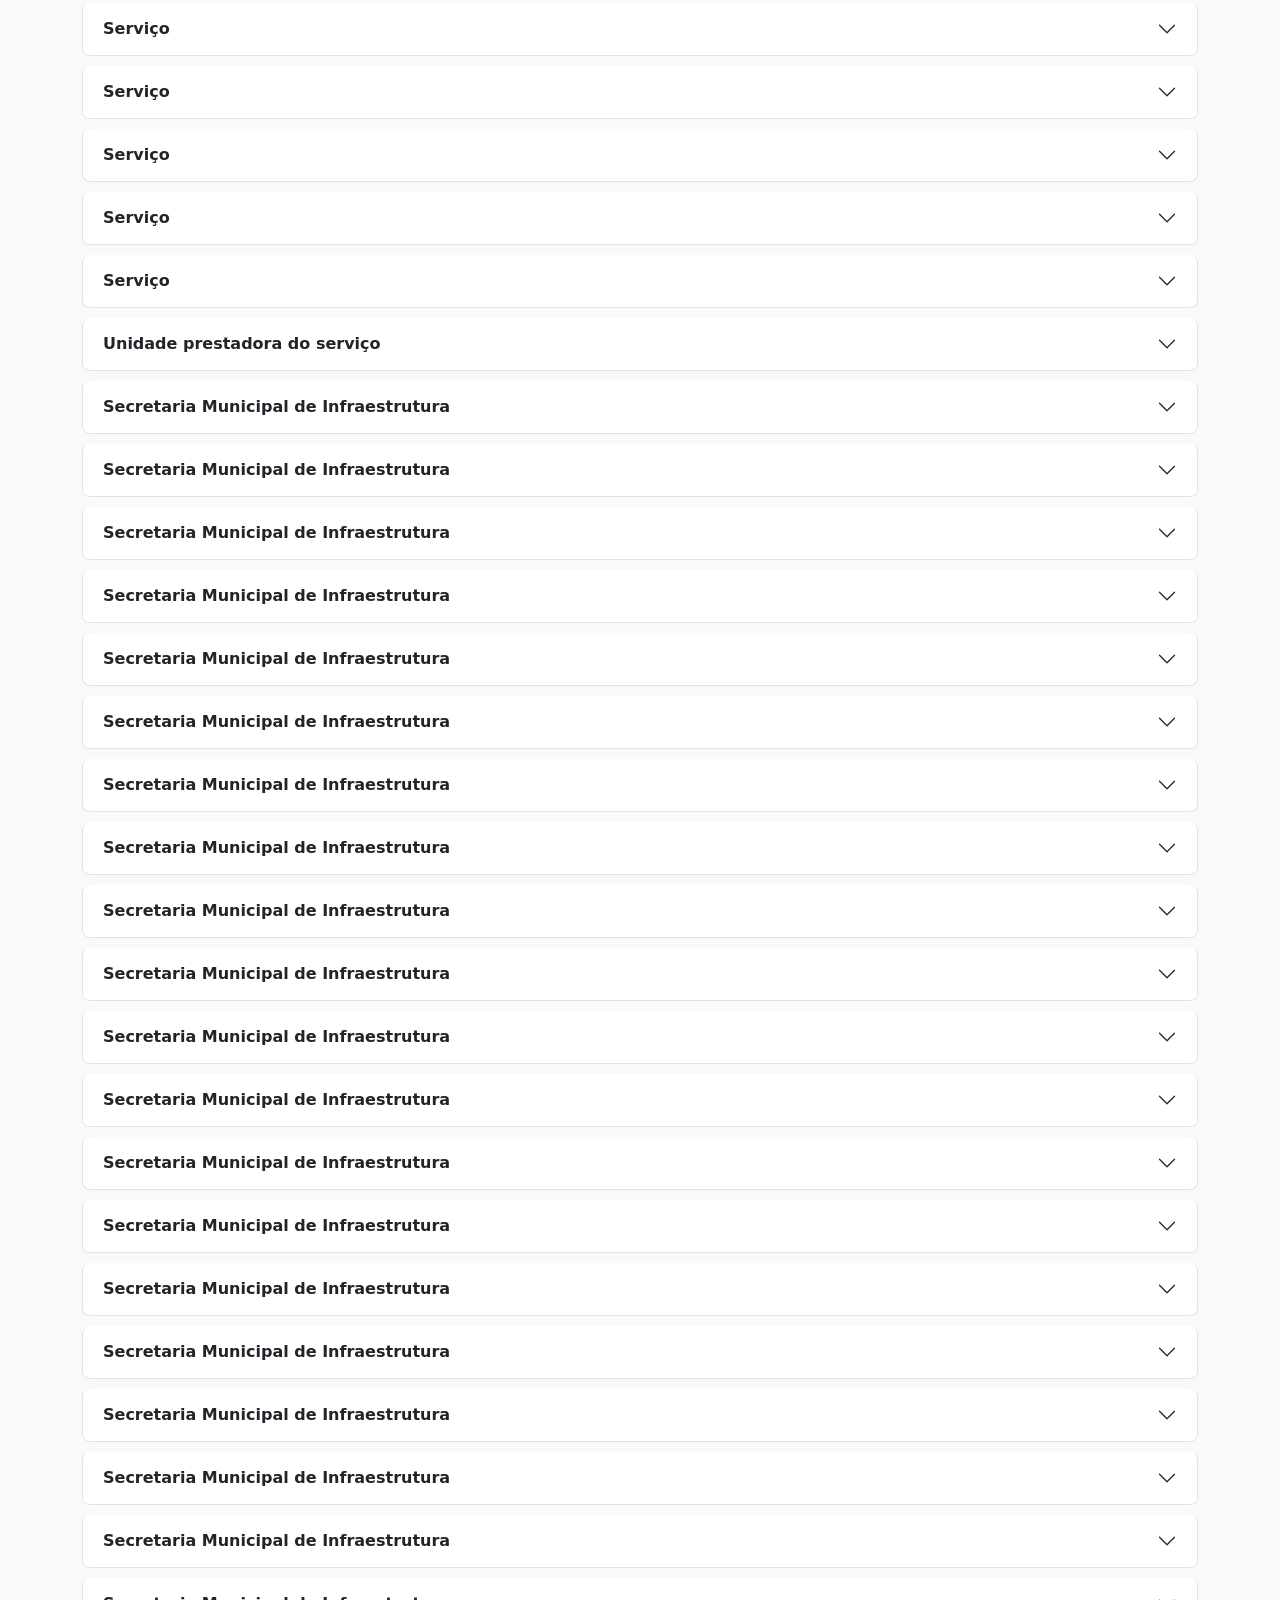
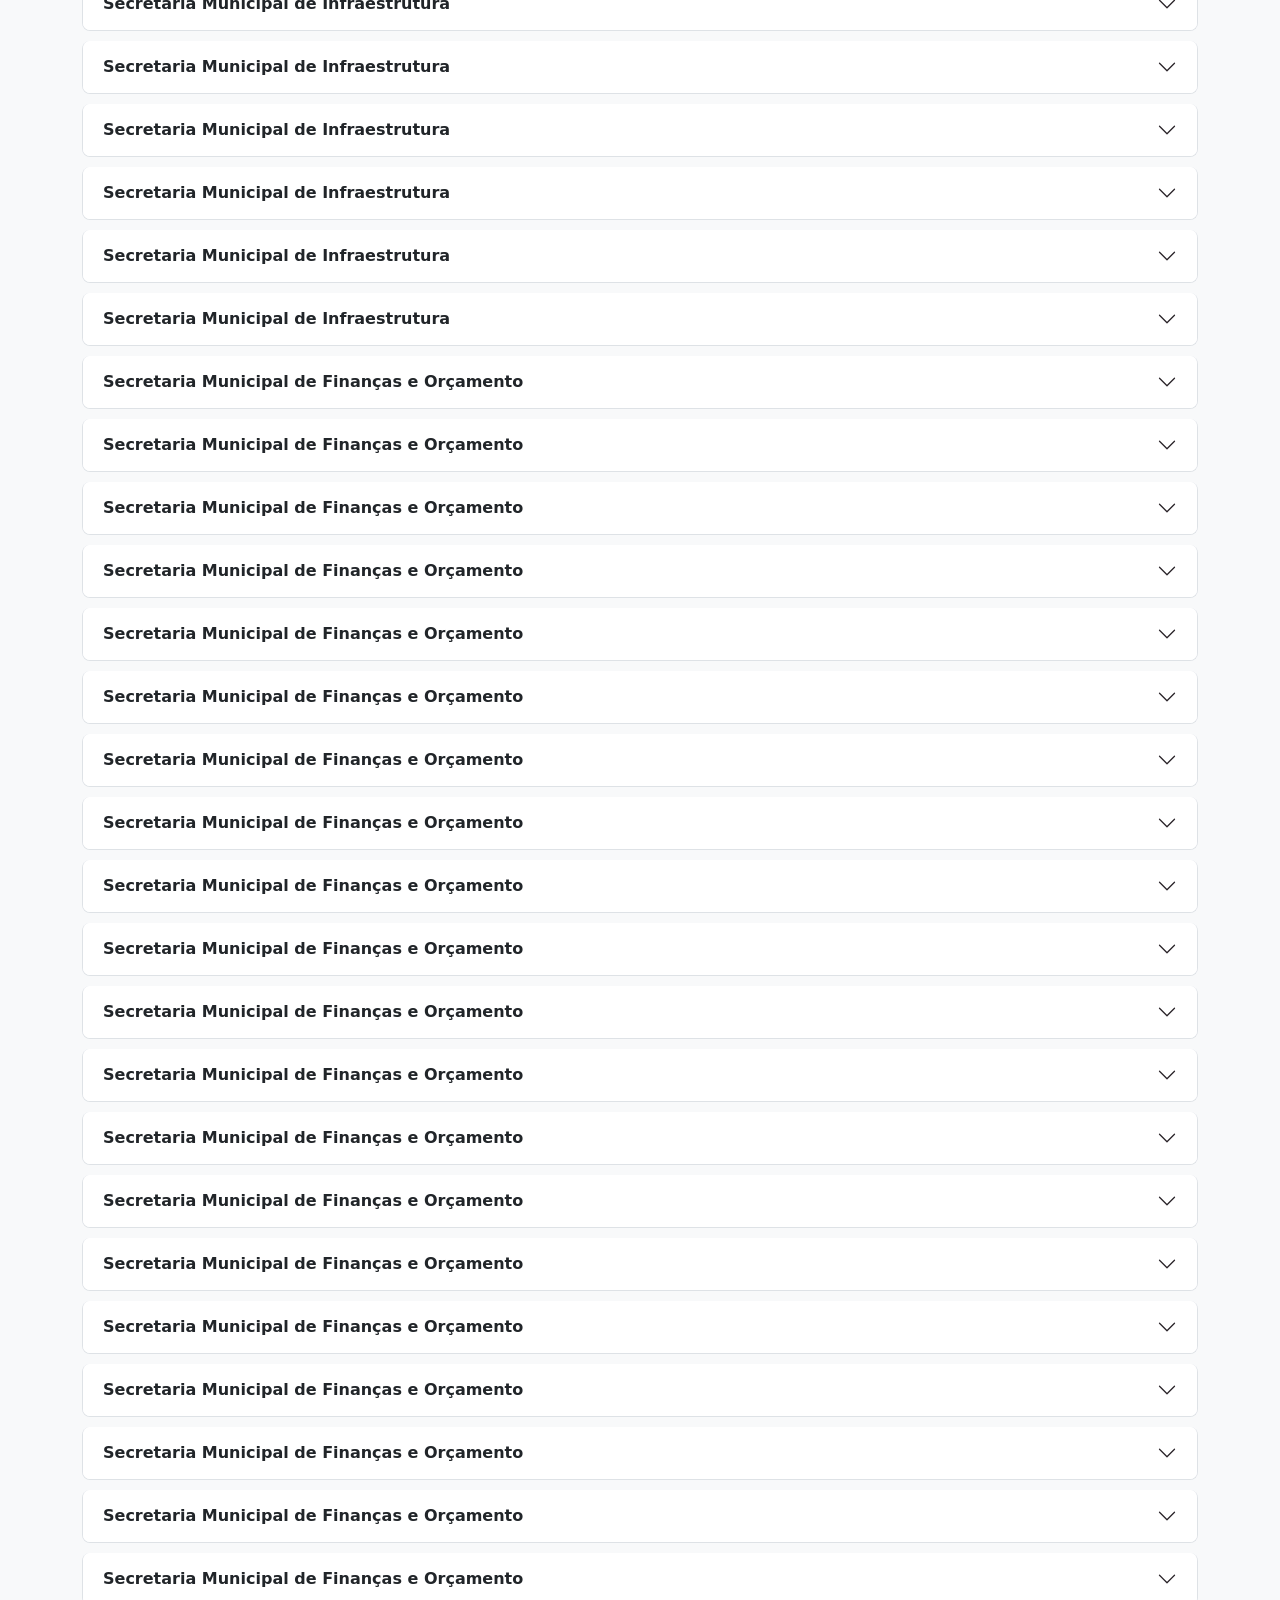
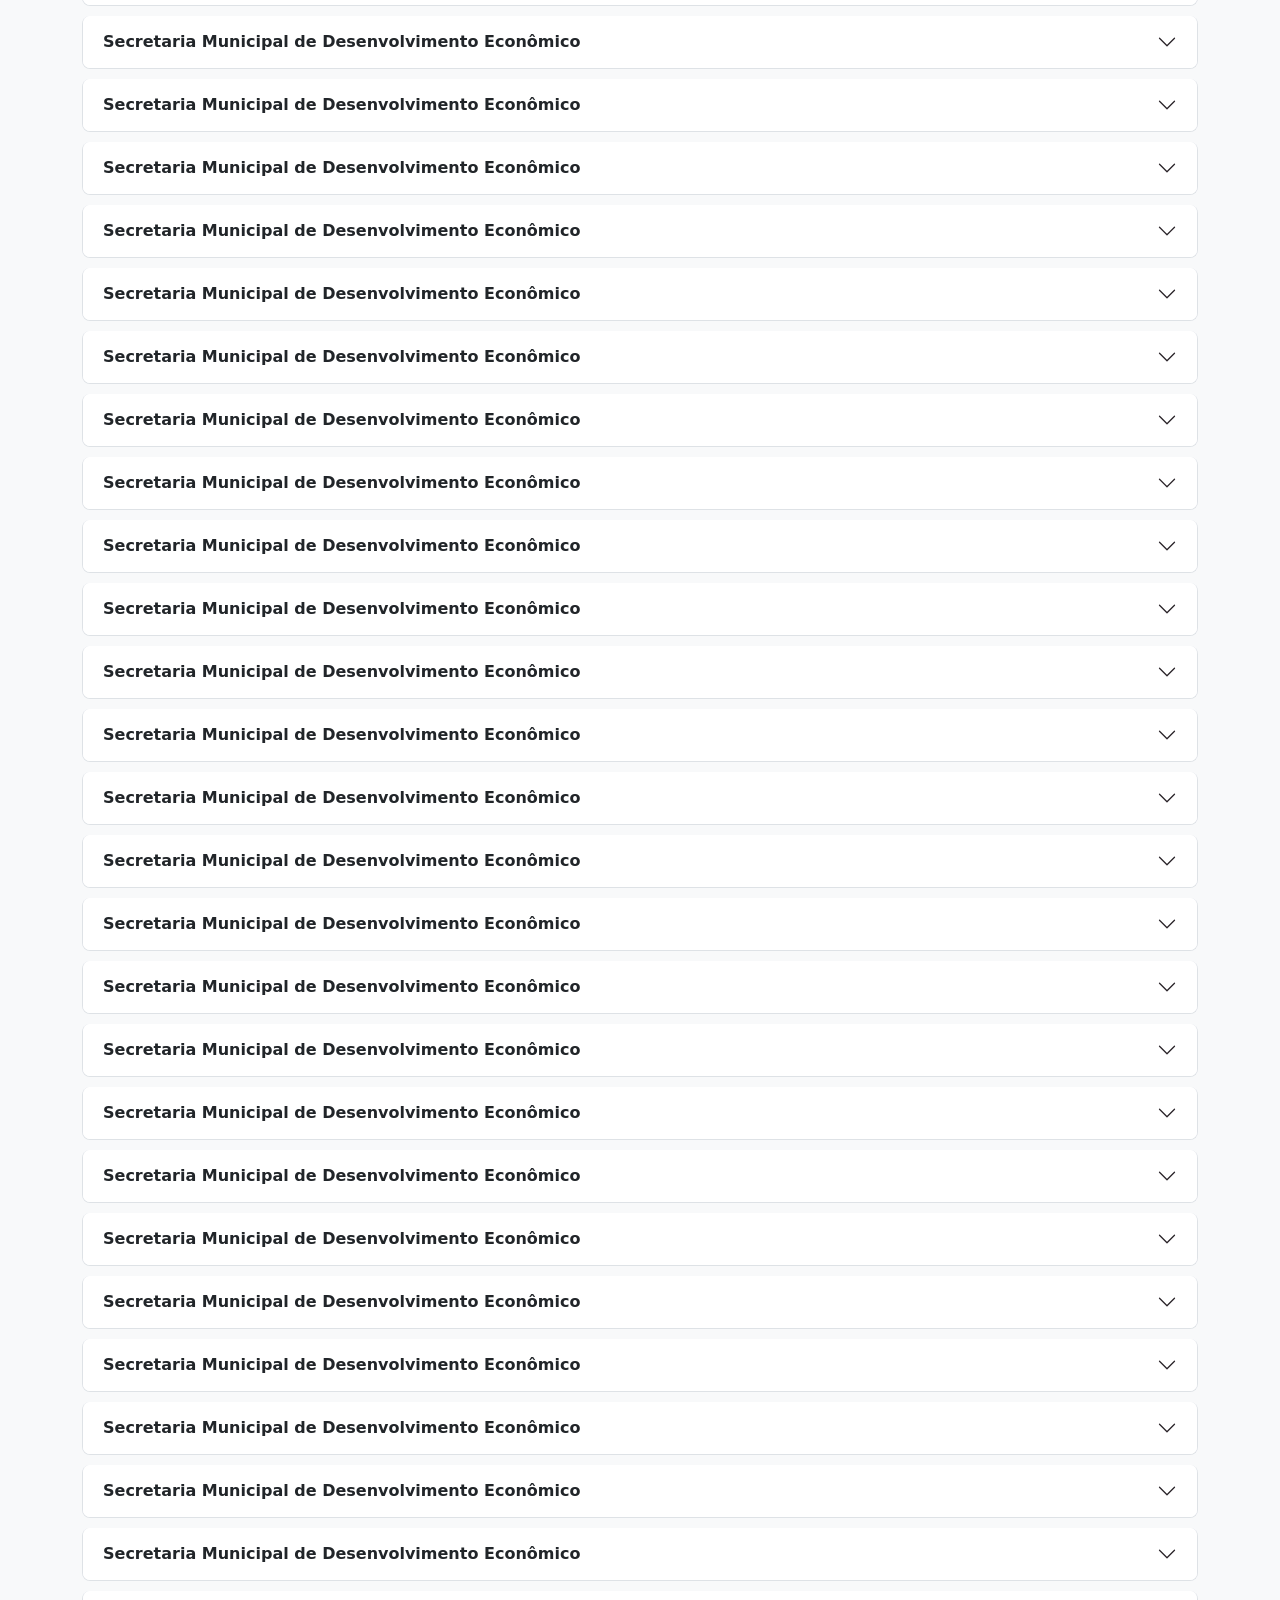
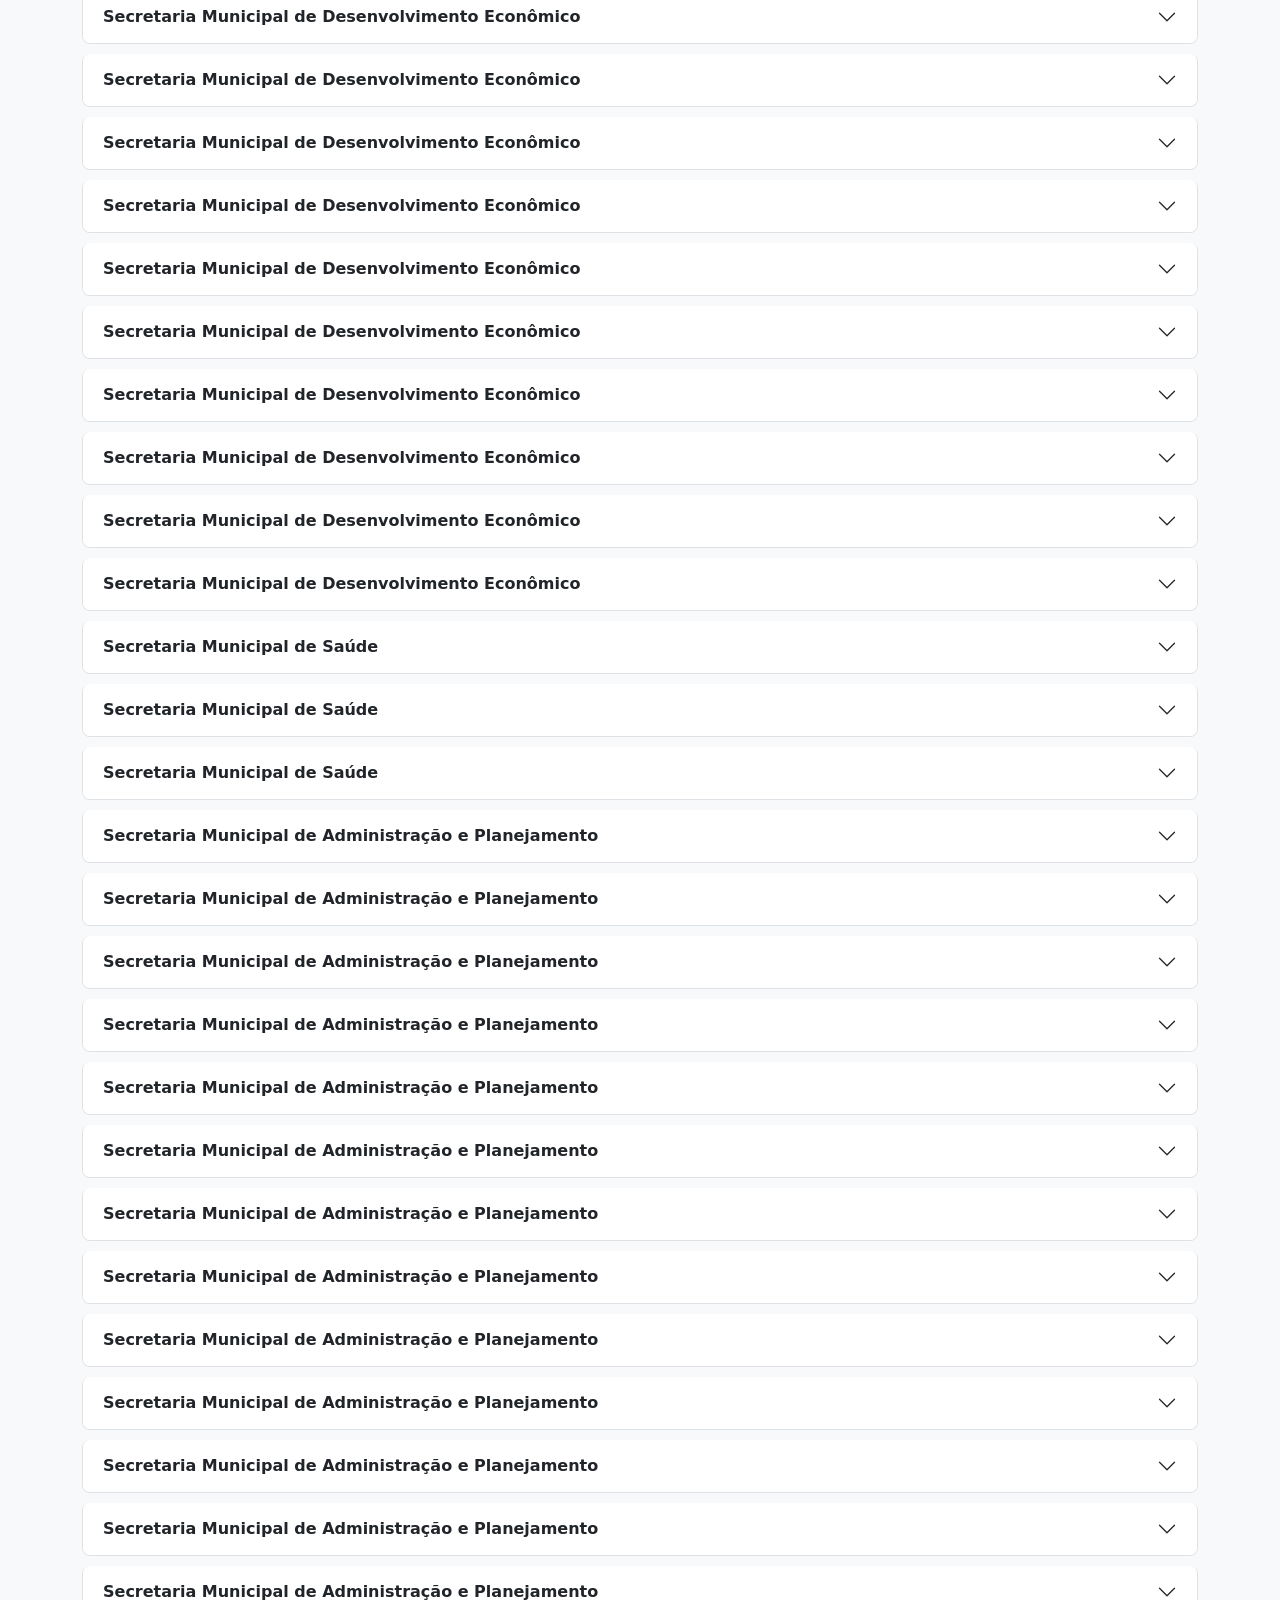
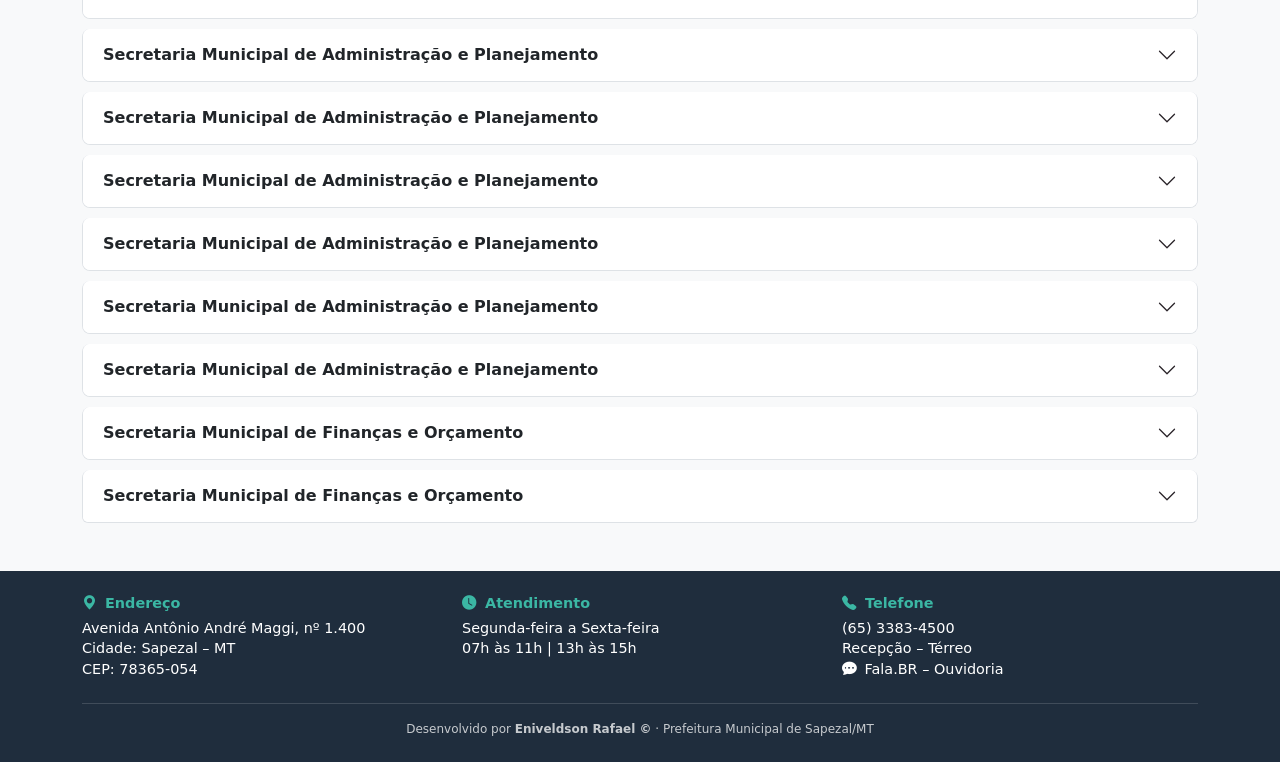
==== commit 8b9f9afa: "filtro dinamico" ====
--- a/index-bootstrap.html
+++ b/index-bootstrap.html
@@ -44,57 +44,61 @@
         </div>
 
     <!-- =========================
-       TÍTULO
+     CAMPO DE PESQUISA DOS SERVIÇOS
   ========================== -->
-   <div class="container mb-4">
-  <div class="row g-3 align-items-end">
-
-    <!-- BUSCA -->
-    <div class="col-12 col-md-4">
-      <label class="form-label">Buscar serviço</label>
-      <input
-        type="text"
-        id="buscaServico"
-        class="form-control"
-        placeholder="Digite o nome do serviço"
-      >
-    </div>
-
-    <!-- SECRETARIA -->
-    <div class="col-12 col-md-2">
-      <label class="form-label">Secretaria</label>
-      <select id="filtroSecretaria" class="form-select">
-        <option value="">Todas</option>
-      -->      </select>
-    <div class="col-12 col-md-2">
-      <label class="form-label">Unidade</label>
-      <select id="filtroUnidade" class="form-select">
-        <option value="">Todas</option>
-      </select>
-    </div>
-
-    <!-- SERVIÇO -->
-    <div class="col-12 col-md-2">
-      <label class="form-label">Serviço</label>
-      <select id="filtroServico" class="form-select">
-        <option value="">Todos</option>
-      </select>
-    </div>
-
-    <!-- BOTÃO LIMPAR -->
-    <div class="col-12 col-md-2 d-grid">
-      <button
-        id="btnLimparFiltros"
-        class="btn btn-outline-secondary"
-        type="button"
-      >
-        Limpar filtros
-      </button>
-    </div>
+
+  <div class="container mb-4">
+    <div class="row g-3 align-items-end">
+
+      <!-- BUSCAR SERVIÇO -->
+      <div class="col-12 col-lg-4">
+        <label class="form-label">Buscar serviço</label>
+        <input
+          type="text"
+          id="buscaServico"
+          class="form-control"
+          placeholder="Digite o nome do serviço"
+        >
+      </div>
+
+      <!-- SECRETARIA -->
+      <div class="col-12 col-md-4 col-lg-2">
+        <label class="form-label">Secretaria</label>
+        <select id="filtroSecretaria" class="form-select">
+          <option value="">Todas</option>
+        </select>
+      </div>
+
+      <!-- UNIDADE -->
+      <div class="col-12 col-md-4 col-lg-2">
+        <label class="form-label">Unidade</label>
+        <select id="filtroUnidade" class="form-select">
+          <option value="">Todas</option>
+        </select>
+      </div>
+
+      <!-- SERVIÇO -->
+      <div class="col-12 col-md-4 col-lg-2">
+        <label class="form-label">Serviço</label>
+        <select id="filtroServico" class="form-select">
+          <option value="">Todos</option>
+        </select>
+      </div>
+
+      <!-- LIMPAR FILTROS -->
+      <div class="col-12 col-lg-2 d-grid">
+        <button
+          id="btnLimparFiltros"
+          class="btn btn-outline-secondary"
+          type="button"
+        >
+          Limpar filtros
+        </button>
+      </div>
 
   </div>
 </div>
-    </div>
+
 
 
 <!-- Contar resultados-->
@@ -165,6 +169,19 @@
           </a><br>
           Recepção – Térreo
         </p>
+                
+        <p class="footer-texto mb-0">
+            <i class="bi bi-chat-dots-fill me-1"></i>
+            <a
+              href="https://www.gov.br/falabr/pt-br"
+              target="_blank"
+              rel="noopener noreferrer"
+              class="footer-link"
+            >
+              Fala.BR – Ouvidoria
+            </a>
+          </p>
+
       </div>
 
     </div>
@@ -172,8 +189,8 @@
     <!-- LINHA DE CRÉDITOS -->
     <div class="footer-creditos mt-4 pt-3">
       <p class="mb-0">
-        Desenvolvido por <strong>Eniveldson Rafael</strong> ·
-        Prefeitura Municipal de Sapezal – MT ©
+        Desenvolvido por <strong>Eniveldson Rafael ©</strong> ·
+        Prefeitura Municipal de Sapezal/MT 
         <span id="anoAtual"></span>
       </p>
     </div>
